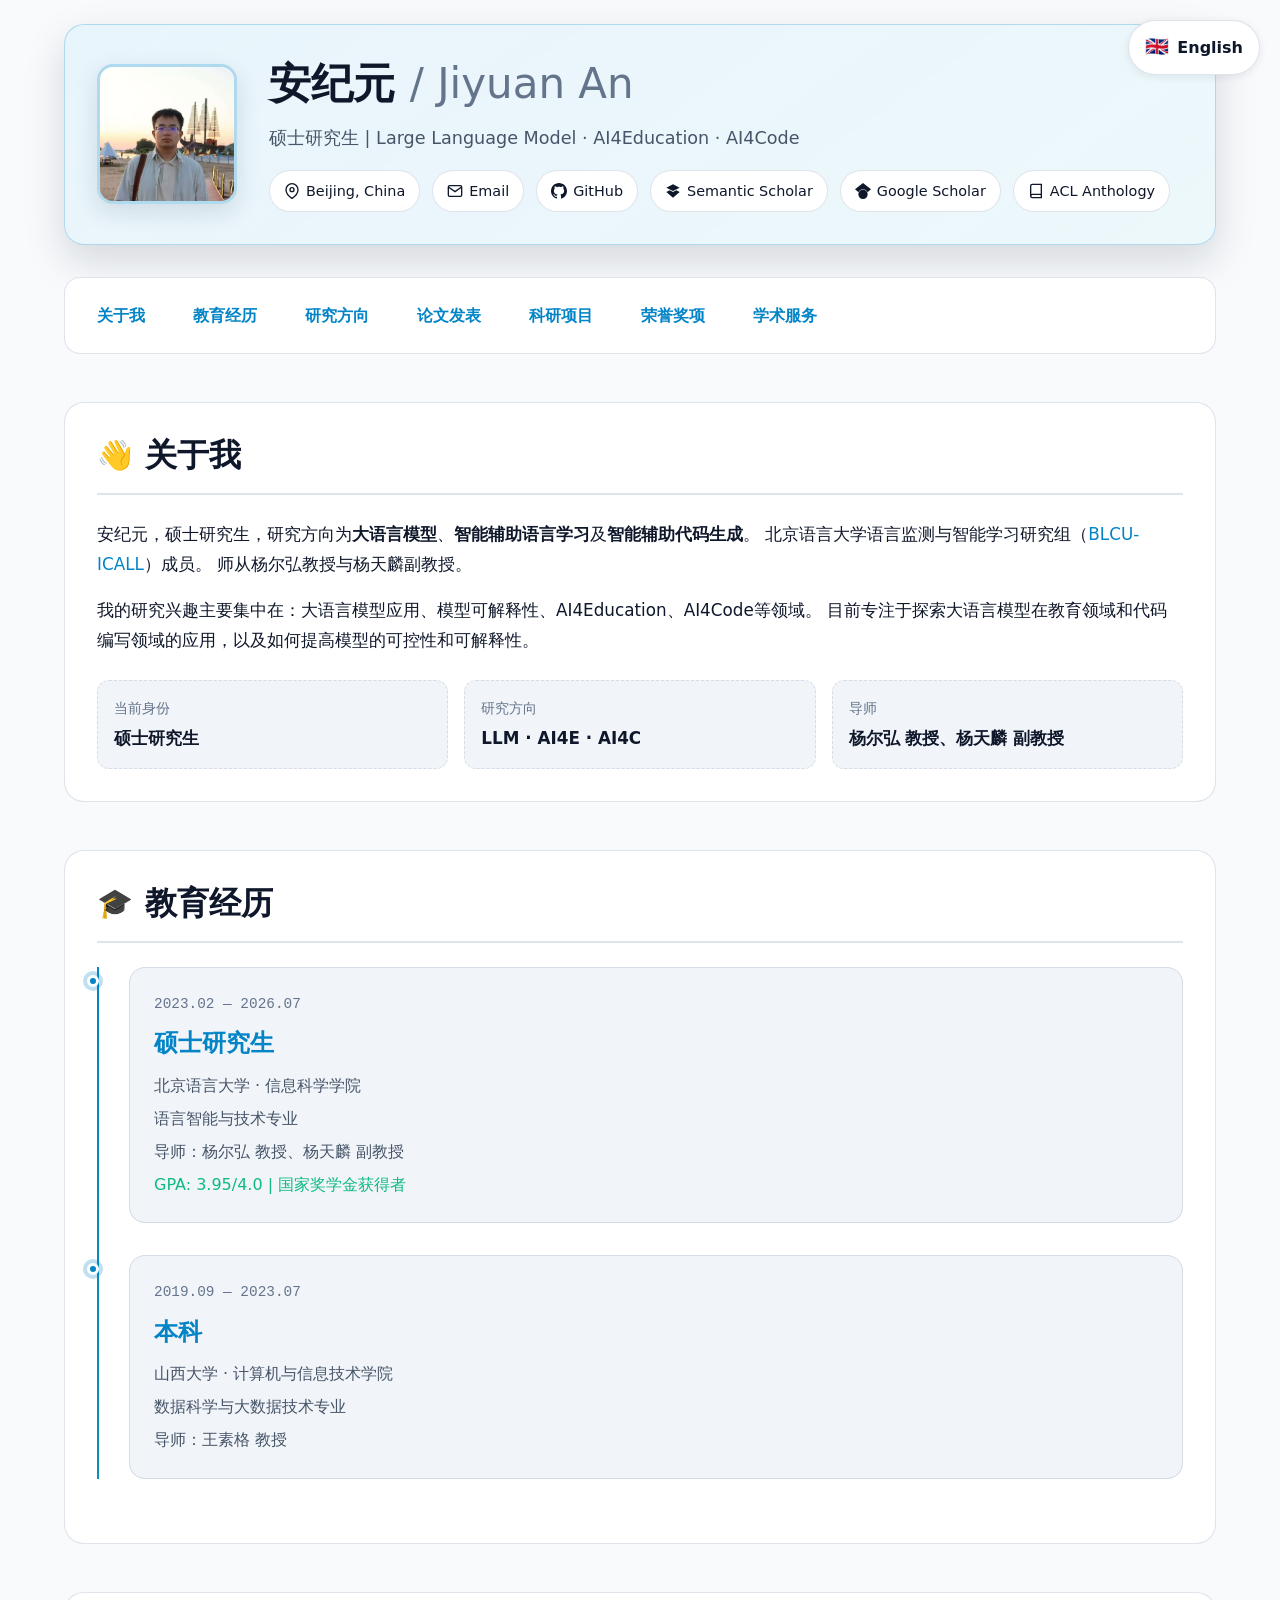
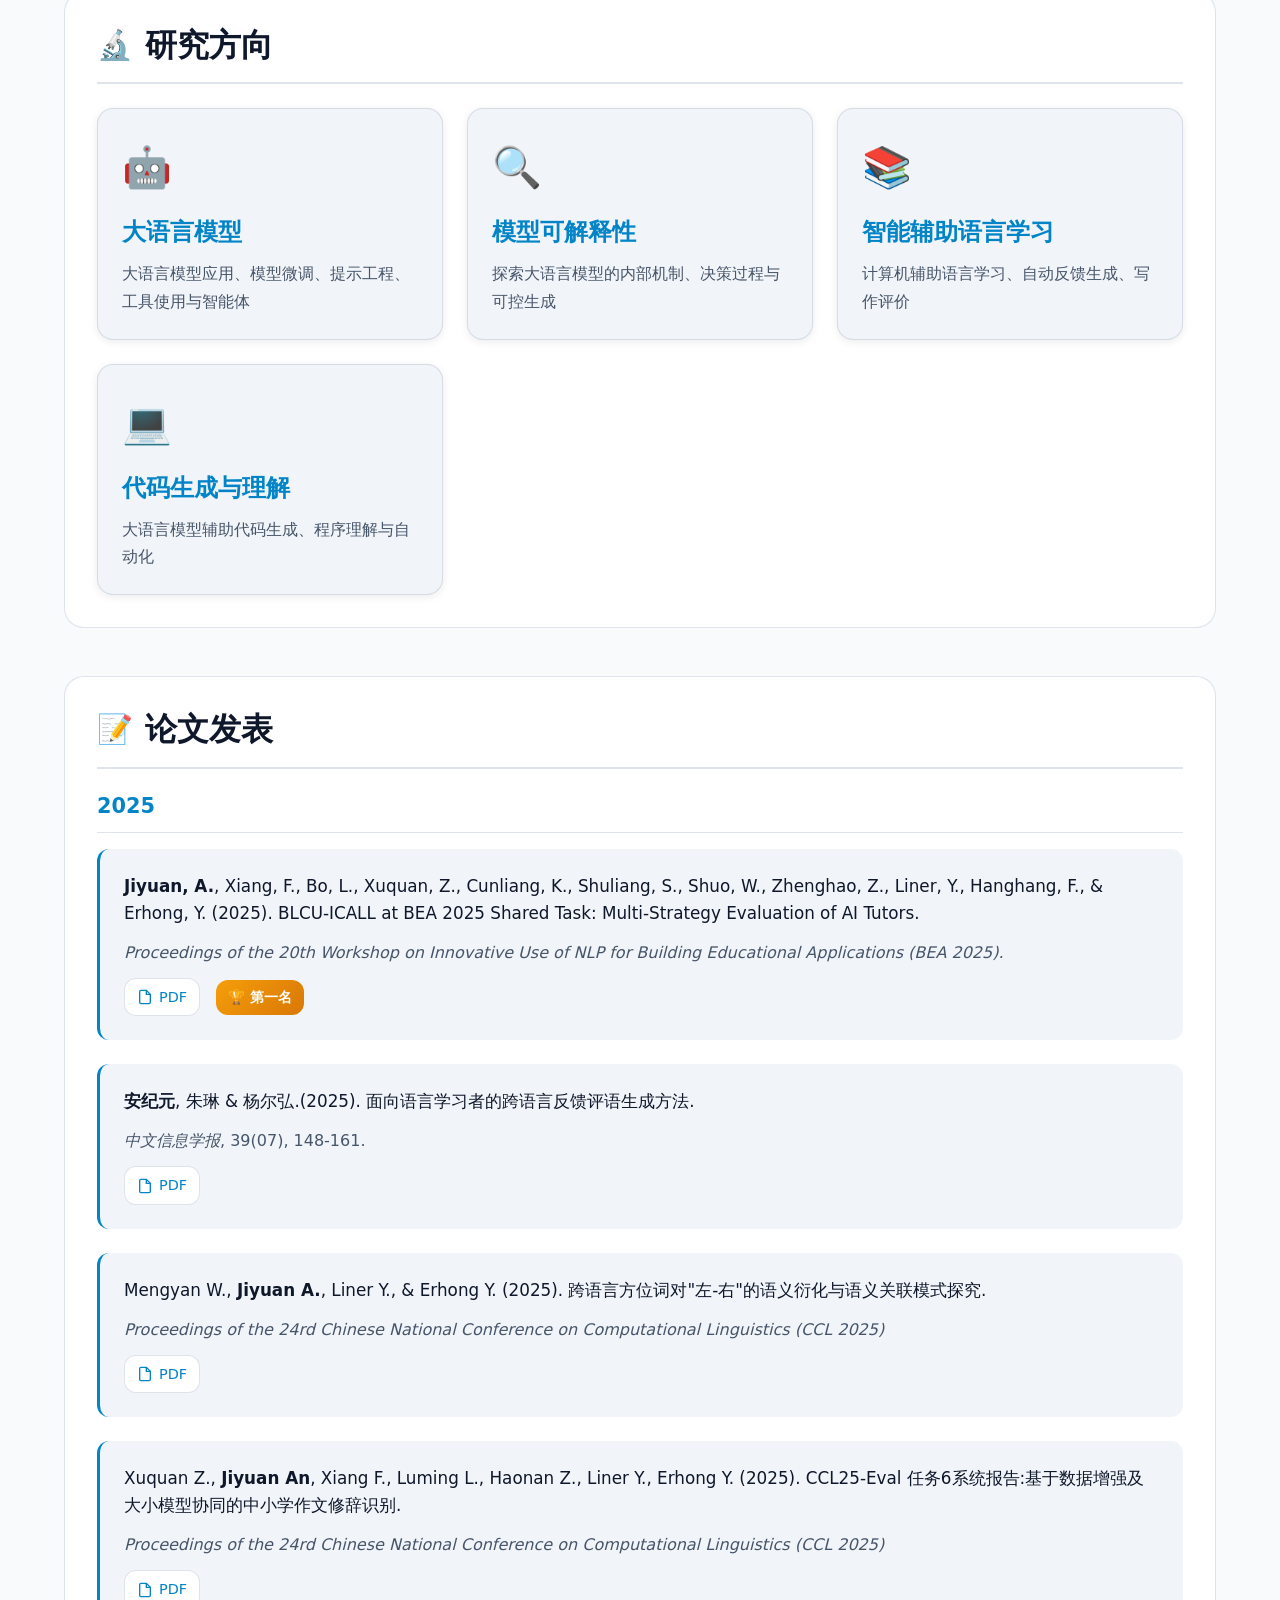
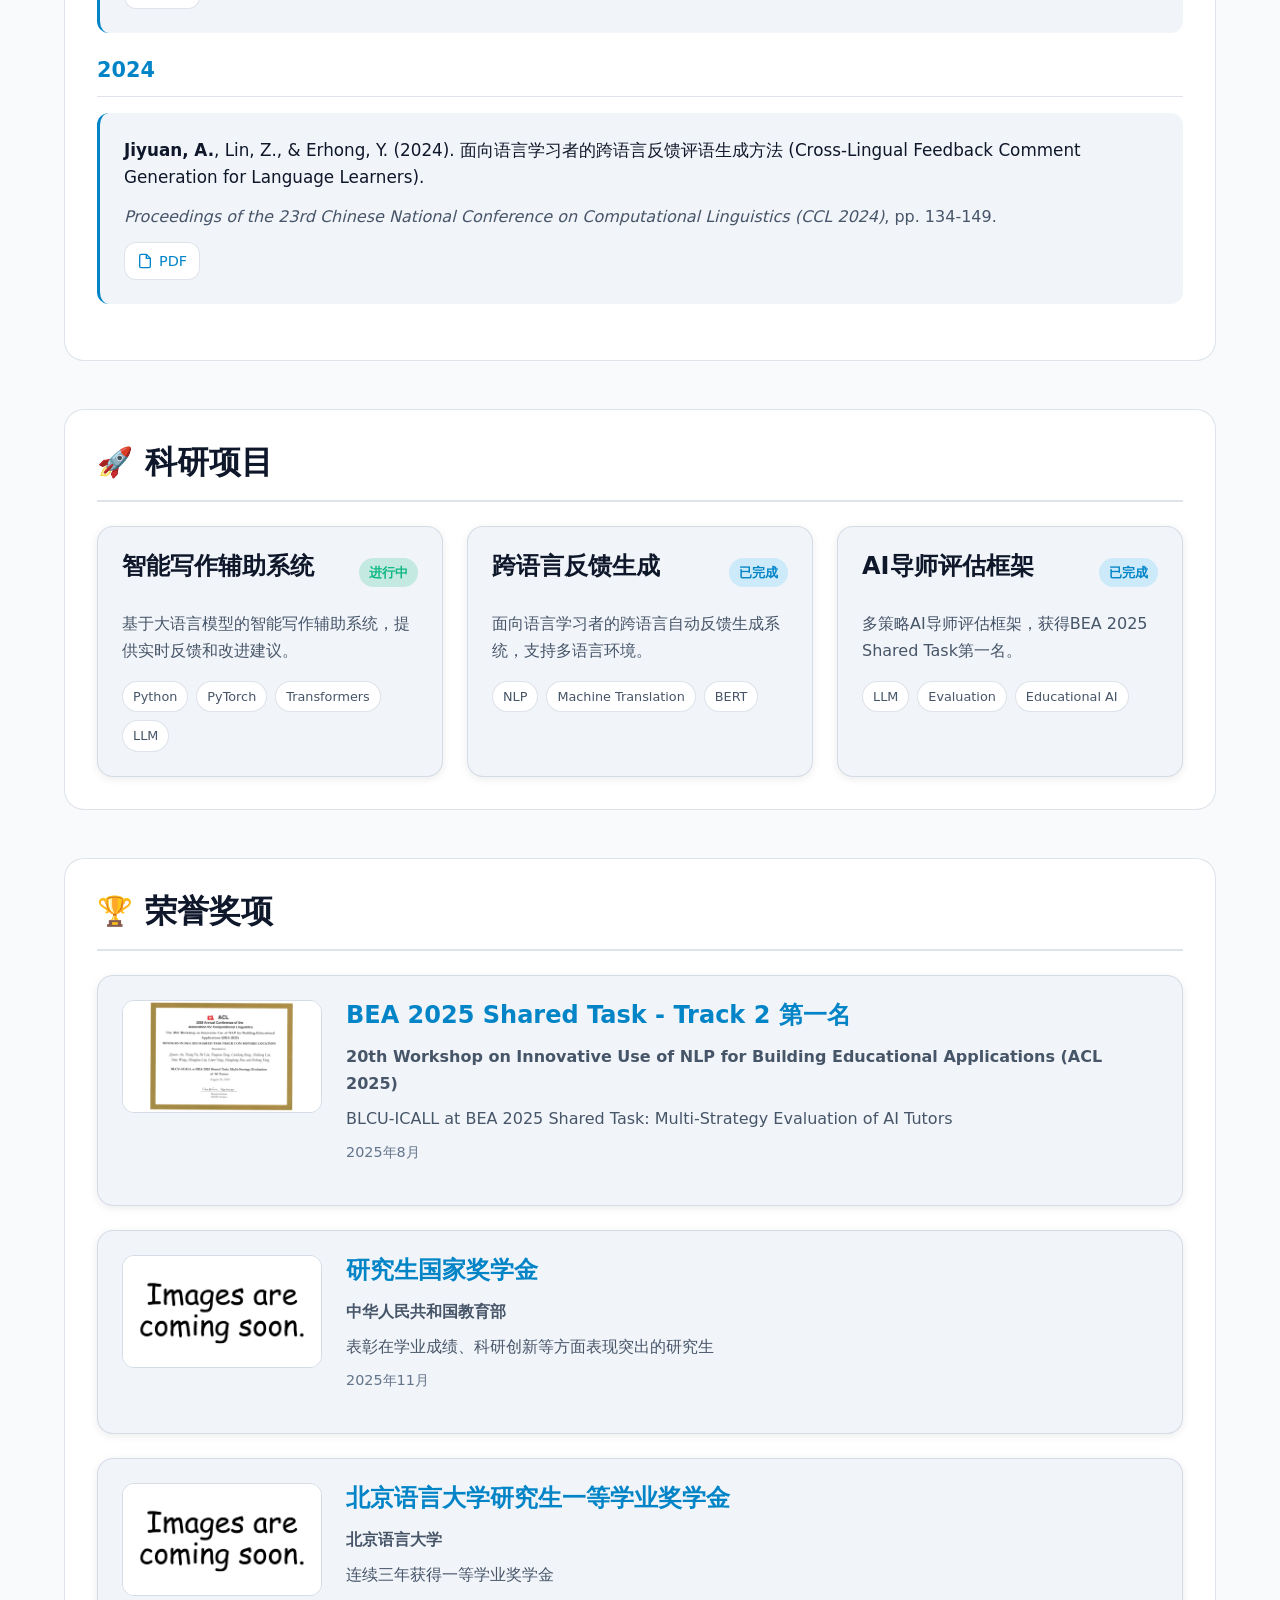
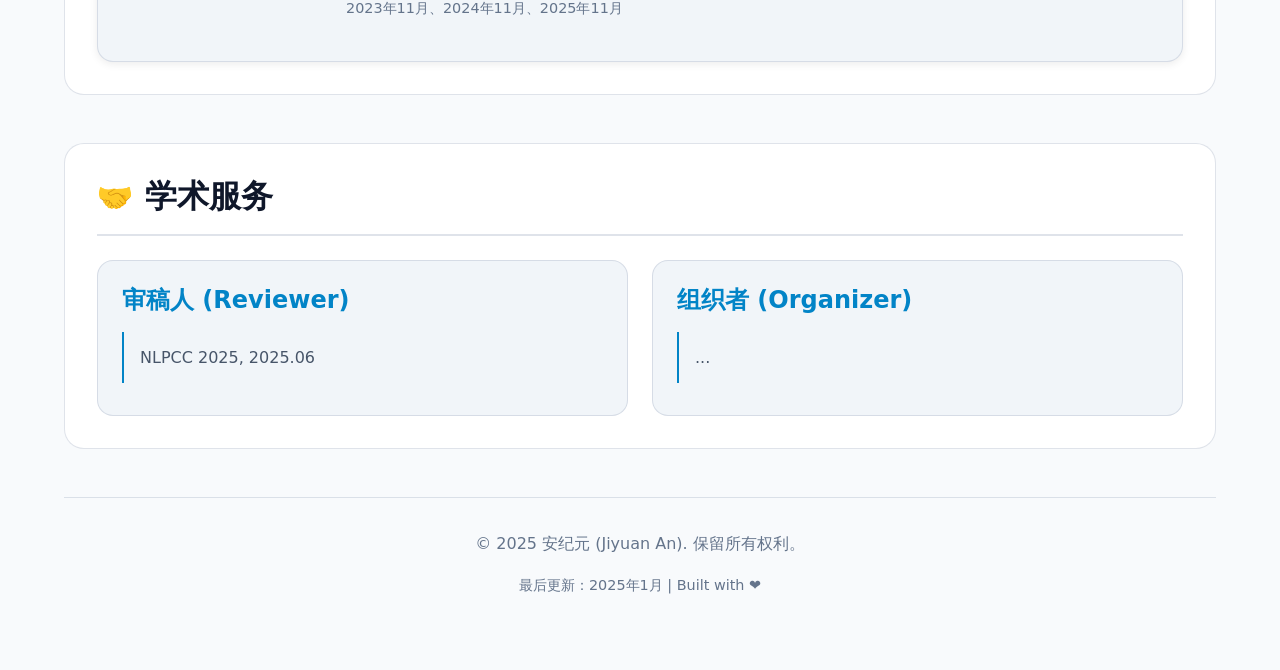
==== index.html @ dfd4914c "Update" ====
<!DOCTYPE html>
<html lang="zh-CN">
<head>
<meta charset="UTF-8" />
<meta name="viewport" content="width=device-width, initial-scale=1" />
<title>安纪元的个人主页 | Jiyuan An</title>
<meta name="description" content="博士研究生的个人学术主页，研究方向：自然语言处理、大语言模型、计算语言学。" />
<meta property="og:title" content="安纪元 | Jiyuan An - 个人学术主页" />
<meta property="og:description" content="博士研究生的个人学术主页，研究方向：自然语言处理、大语言模型、计算语言学。" />
<meta property="og:type" content="website" />
<meta name="theme-color" content="#0ea5e9" />
<link rel="stylesheet" href="./styles/main.css" />
<link rel="stylesheet" href="./styles/dark-mode.css" />
<style>
/* 语言切换按钮 */
.lang-switch {
  position: fixed;
  top: 20px;
  right: 20px;
  z-index: 1000;
}
.lang-switch a {
  display: flex;
  align-items: center;
  gap: 8px;
  padding: 10px 16px;
  background: var(--bg-secondary);
  border: 1px solid var(--border-color);
  border-radius: var(--radius-full);
  color: var(--text-primary);
  text-decoration: none;
  font-weight: 600;
  transition: all var(--transition-base);
  box-shadow: var(--shadow-sm);
}
.lang-switch a:hover {
  transform: translateY(-2px);
  box-shadow: var(--shadow-md);
  border-color: var(--brand-primary);
  background: linear-gradient(135deg, rgba(56, 189, 248, 0.1), rgba(34, 211, 238, 0.05));
}
.lang-icon {
  font-size: 1.2rem;
}
@media (max-width: 768px) {
  .lang-switch a { padding: 8px 12px; }
  .lang-text { display: none; }
}
</style>
</head>
<body>
<!-- 语言切换按钮 -->
<div class="lang-switch">
  <a href="./index-en.html" title="Switch to English">
    <span class="lang-icon">🇬🇧</span>
    <span class="lang-text">English</span>
  </a>
</div>

<div class="wrapper">
<!-- 顶部名片 -->
<header>
<img class="avatar" src="./assets/images/profile.jpg" alt="安纪元" />
<div class="header-content">
<h1>安纪元 <span class="muted">/ Jiyuan An</span></h1>
<p class="subtitle">硕士研究生 | Large Language Model · AI4Education · AI4Code</p>
<div class="badges">
<span class="badge">
<svg class="icon" viewBox="0 0 24 24" fill="none" stroke="currentColor" stroke-width="2">
<path d="M21 10c0 7-9 13-9 13s-9-6-9-13a9 9 0 0 1 18 0z"></path>
<circle cx="12" cy="10" r="3"></circle>
</svg>
Beijing, China
</span>
<a class="badge" href="mailto:jiyuanan.blcu@gmail.com">
<svg class="icon" viewBox="0 0 24 24" fill="none" stroke="currentColor" stroke-width="2">
<path d="M4 4h16c1.1 0 2 .9 2 2v12c0 1.1-.9 2-2 2H4c-1.1 0-2-.9-2-2V6c0-1.1.9-2 2-2z"></path>
<polyline points="22,6 12,13 2,6"></polyline>
</svg>
Email
</a>
<a class="badge" href="https://github.com/JiyuanAn" target="_blank" rel="noreferrer">
<svg class="icon" viewBox="0 0 24 24" fill="currentColor">
<path d="M12 0c-6.626 0-12 5.373-12 12 0 5.302 3.438 9.8 8.207 11.387.599.111.793-.261.793-.577v-2.234c-3.338.726-4.033-1.416-4.033-1.416-.546-1.387-1.333-1.756-1.333-1.756-1.089-.745.083-.729.083-.729 1.205.084 1.839 1.237 1.839 1.237 1.07 1.834 2.807 1.304 3.492.997.107-.775.418-1.305.762-1.604-2.665-.305-5.467-1.334-5.467-5.931 0-1.311.469-2.381 1.236-3.221-.124-.303-.535-1.524.117-3.176 0 0 1.008-.322 3.301 1.23.957-.266 1.983-.399 3.003-.404 1.02.005 2.047.138 3.006.404 2.291-1.552 3.297-1.23 3.297-1.23.653 1.653.242 2.874.118 3.176.77.84 1.235 1.911 1.235 3.221 0 4.609-2.807 5.624-5.479 5.921.43.372.823 1.102.823 2.222v3.293c0 .319.192.694.801.576 4.765-1.589 8.199-6.086 8.199-11.386 0-6.627-5.373-12-12-12z"/>
</svg>
GitHub
</a>
<a class="badge" href="https://www.semanticscholar.org/author/Jiyuan-An/2285341491" target="_blank" rel="noreferrer">
<svg class="icon" viewBox="0 0 24 24" fill="currentColor">
<path d="M12 2L2 7l10 5 10-5-10-5zm0 9l2.5-1.25L12 8.5l-2.5 1.25L12 11zm0 2.5l-5-2.5-5 2.5L12 22l10-8.5-5-2.5-5 2.5z"/>
</svg>
Semantic Scholar
</a>
<a class="badge" href="https://scholar.google.com/citations?user=q-O2LUIAAAAJ" target="_blank" rel="noreferrer">
<svg class="icon" viewBox="0 0 24 24" fill="currentColor">
<path d="M5.242 13.769L0 9.5 12 0l12 9.5-5.242 4.269C17.548 11.249 14.978 9.5 12 9.5c-2.977 0-5.548 1.748-6.758 4.269zM12 10a7 7 0 1 0 0 14 7 7 0 0 0 0-14z"/>
</svg>
Google Scholar
</a>
<a class="badge" href="https://aclanthology.org/people/jiyuan-an/" target="_blank" rel="noreferrer">
<svg class="icon" viewBox="0 0 24 24" fill="none" stroke="currentColor" stroke-width="2">
<path d="M4 19.5A2.5 2.5 0 0 1 6.5 17H20"></path>
<path d="M6.5 2H20v20H6.5A2.5 2.5 0 0 1 4 19.5v-15A2.5 2.5 0 0 1 6.5 2z"></path>
</svg>
ACL Anthology
</a>
</div>
</div>
</header>

<!-- 导航栏 -->
<nav class="nav-bar">
<a href="#about">关于我</a>
<a href="#education">教育经历</a>
<a href="#research">研究方向</a>
<a href="#publications">论文发表</a>
<a href="#projects">科研项目</a>
<a href="#awards">荣誉奖项</a>
<a href="#service">学术服务</a>
</nav>

<!-- 关于我 -->
<section id="about" class="content-section">
<h2 class="section-title">
<span class="title-icon">👋</span>
关于我
</h2>
<div class="about-content">
<p>
安纪元，硕士研究生，研究方向为<strong>大语言模型</strong>、<strong>智能辅助语言学习</strong>及<strong>智能辅助代码生成</strong>。
北京语言大学语言监测与智能学习研究组（<a href="https://blcuicall.org/" target="_blank">BLCU-ICALL</a>）成员。
师从杨尔弘教授与杨天麟副教授。
</p>
<p>
我的研究兴趣主要集中在：大语言模型应用、模型可解释性、AI4Education、AI4Code等领域。
目前专注于探索大语言模型在教育领域和代码编写领域的应用，以及如何提高模型的可控性和可解释性。
</p>
<div class="info-cards">
<div class="info-card">
<div class="info-label">当前身份</div>
<div class="info-value">硕士研究生</div>
</div>
<div class="info-card">
<div class="info-label">研究方向</div>
<div class="info-value">LLM · AI4E · AI4C</div>
</div>
<div class="info-card">
<div class="info-label">导师</div>
<div class="info-value">杨尔弘 教授、杨天麟 副教授</div>
</div>
</div>
</div>
</section>

<!-- 教育经历 -->
<section id="education" class="content-section">
<h2 class="section-title">
<span class="title-icon">🎓</span>
教育经历
</h2>
<div class="timeline">
<!-- <div class="timeline-item">
<div class="timeline-marker"></div>
<div class="timeline-content">
<div class="timeline-date">2026.09 — 至今</div>
<h3>博士研究生</h3>
<div class="institution">北京语言大学 · 信息科学学院</div>
<div class="major">语言智能与技术专业</div>
<div class="advisor">导师：杨尔弘 教授、杨天麟 副教授</div>
<div class="description">研究方向：自然语言处理、大语言模型、智能辅助语言学习</div>
</div>
</div> -->
<div class="timeline-item">
<div class="timeline-marker"></div>
<div class="timeline-content">
<div class="timeline-date">2023.02 — 2026.07</div>
<h3>硕士研究生</h3>
<div class="institution">北京语言大学 · 信息科学学院</div>
<div class="major">语言智能与技术专业</div>
<div class="advisor">导师：杨尔弘 教授、杨天麟 副教授</div>
<div class="achievement">GPA: 3.95/4.0 | 国家奖学金获得者</div>
</div>
</div>
<div class="timeline-item">
<div class="timeline-marker"></div>
<div class="timeline-content">
<div class="timeline-date">2019.09 — 2023.07</div>
<h3>本科</h3>
<div class="institution">山西大学 · 计算机与信息技术学院</div>
<div class="major">数据科学与大数据技术专业</div>
<div class="advisor">导师：王素格 教授</div>
</div>
</div>
</div>
</section>

<!-- 研究方向 -->
<section id="research" class="content-section">
<h2 class="section-title">
<span class="title-icon">🔬</span>
研究方向
</h2>
<div class="research-grid">
<div class="research-card">
<div class="research-icon">🤖</div>
<h3>大语言模型</h3>
<p>大语言模型应用、模型微调、提示工程、工具使用与智能体</p>
</div>
<div class="research-card">
<div class="research-icon">🔍</div>
<h3>模型可解释性</h3>
<p>探索大语言模型的内部机制、决策过程与可控生成</p>
</div>
<div class="research-card">
<div class="research-icon">📚</div>
<h3>智能辅助语言学习</h3>
<p>计算机辅助语言学习、自动反馈生成、写作评价</p>
</div>
<div class="research-card">
<div class="research-icon">💻</div>
<h3>代码生成与理解</h3>
<p>大语言模型辅助代码生成、程序理解与自动化</p>
</div>
</div>
</section>

<!-- 论文发表 -->
<section id="publications" class="content-section">
<h2 class="section-title">
<span class="title-icon">📝</span>
论文发表
</h2>
<div class="publications">
<h3 class="year-divider">2025</h3>
<div class="publication-item">
<div class="pub-title">
<strong>Jiyuan, A.</strong>, Xiang, F., Bo, L., Xuquan, Z., Cunliang, K., Shuliang, S., Shuo, W., Zhenghao, Z., Liner, Y., Hanghang, F., & Erhong, Y. (2025). 
BLCU-ICALL at BEA 2025 Shared Task: Multi-Strategy Evaluation of AI Tutors.
</div>
<div class="pub-venue"><em>Proceedings of the 20th Workshop on Innovative Use of NLP for Building Educational Applications (BEA 2025).</em></div>
<div class="pub-links">
<a href="https://aclanthology.org/2025.bea-1.84.pdf" class="pub-link" target="_blank">
<svg class="icon" viewBox="0 0 24 24" fill="none" stroke="currentColor" stroke-width="2">
<path d="M14 2H6a2 2 0 0 0-2 2v16a2 2 0 0 0 2 2h12a2 2 0 0 0 2-2V8z"></path>
<polyline points="14,2 14,8 20,8"></polyline>
</svg>
PDF
</a>
<span class="pub-award">🏆 第一名</span>
</div>
</div>

<div class="publication-item">
<div class="pub-title">
<strong>安纪元</strong>, 朱琳 & 杨尔弘.(2025). 面向语言学习者的跨语言反馈评语生成方法.
</div>
<div class="pub-venue"><em>中文信息学报</em>, 39(07), 148-161.</div>
<div class="pub-links">
<a href="./papers/JoCIP_202507.pdf" class="pub-link" target="_blank">
<svg class="icon" viewBox="0 0 24 24" fill="none" stroke="currentColor" stroke-width="2">
<path d="M14 2H6a2 2 0 0 0-2 2v16a2 2 0 0 0 2 2h12a2 2 0 0 0 2-2V8z"></path>
<polyline points="14,2 14,8 20,8"></polyline>
</svg>
PDF
</a>
</div>
</div>

<div class="publication-item">
<div class="pub-title">
Mengyan W., <strong>Jiyuan A.</strong>, Liner Y., & Erhong Y. (2025). 
跨语言方位词对"左-右"的语义衍化与语义关联模式探究.
</div>
<div class="pub-venue"><em>Proceedings of the 24rd Chinese National Conference on Computational Linguistics (CCL 2025)</em></div>
<div class="pub-links">
<a href="./papers/CCL2025_171.pdf" class="pub-link" target="_blank">
<svg class="icon" viewBox="0 0 24 24" fill="none" stroke="currentColor" stroke-width="2">
<path d="M14 2H6a2 2 0 0 0-2 2v16a2 2 0 0 0 2 2h12a2 2 0 0 0 2-2V8z"></path>
<polyline points="14,2 14,8 20,8"></polyline>
</svg>
PDF
</a>
</div>
</div>

<div class="publication-item">
<div class="pub-title">
Xuquan Z., <strong>Jiyuan An</strong>, Xiang F., Luming L., Haonan Z., Liner Y., Erhong Y. (2025). 
CCL25-Eval 任务6系统报告:基于数据增强及大小模型协同的中小学作文修辞识别.
</div>
<div class="pub-venue"><em>Proceedings of the 24rd Chinese National Conference on Computational Linguistics (CCL 2025)</em></div>
<div class="pub-links">
<a href="./papers/CCL2025_Eval_20.pdf" class="pub-link" target="_blank">
<svg class="icon" viewBox="0 0 24 24" fill="none" stroke="currentColor" stroke-width="2">
<path d="M14 2H6a2 2 0 0 0-2 2v16a2 2 0 0 0 2 2h12a2 2 0 0 0 2-2V8z"></path>
<polyline points="14,2 14,8 20,8"></polyline>
</svg>
PDF
</a>
</div>
</div>

<h3 class="year-divider">2024</h3>
<div class="publication-item">
<div class="pub-title">
<strong>Jiyuan, A.</strong>, Lin, Z., & Erhong, Y. (2024). 
面向语言学习者的跨语言反馈评语生成方法 (Cross-Lingual Feedback Comment Generation for Language Learners).
</div>
<div class="pub-venue"><em>Proceedings of the 23rd Chinese National Conference on Computational Linguistics (CCL 2024)</em>, pp. 134-149.</div>
<div class="pub-links">
<a href="https://aclanthology.org/2024.ccl-1.10.pdf" class="pub-link" target="_blank">
<svg class="icon" viewBox="0 0 24 24" fill="none" stroke="currentColor" stroke-width="2">
<path d="M14 2H6a2 2 0 0 0-2 2v16a2 2 0 0 0 2 2h12a2 2 0 0 0 2-2V8z"></path>
<polyline points="14,2 14,8 20,8"></polyline>
</svg>
PDF
</a>
</div>
</div>
</div>
</section>

<!-- 科研项目 -->
<section id="projects" class="content-section">
<h2 class="section-title">
<span class="title-icon">🚀</span>
科研项目
</h2>
<div class="projects-grid">
<div class="project-card">
<div class="project-header">
<h3>智能写作辅助系统</h3>
<span class="project-status active">进行中</span>
</div>
<p class="project-desc">基于大语言模型的智能写作辅助系统，提供实时反馈和改进建议。</p>
<div class="project-tech">
<span class="tech-tag">Python</span>
<span class="tech-tag">PyTorch</span>
<span class="tech-tag">Transformers</span>
<span class="tech-tag">LLM</span>
</div>
</div>

<div class="project-card">
<div class="project-header">
<h3>跨语言反馈生成</h3>
<span class="project-status completed">已完成</span>
</div>
<p class="project-desc">面向语言学习者的跨语言自动反馈生成系统，支持多语言环境。</p>
<div class="project-tech">
<span class="tech-tag">NLP</span>
<span class="tech-tag">Machine Translation</span>
<span class="tech-tag">BERT</span>
</div>
</div>

<div class="project-card">
<div class="project-header">
<h3>AI导师评估框架</h3>
<span class="project-status completed">已完成</span>
</div>
<p class="project-desc">多策略AI导师评估框架，获得BEA 2025 Shared Task第一名。</p>
<div class="project-tech">
<span class="tech-tag">LLM</span>
<span class="tech-tag">Evaluation</span>
<span class="tech-tag">Educational AI</span>
</div>
</div>
</div>
</section>

<!-- 荣誉奖项 -->
<section id="awards" class="content-section">
<h2 class="section-title">
<span class="title-icon">🏆</span>
荣誉奖项
</h2>
<div class="awards-list">
<div class="award-item">
<div class="award-image">
<img src="./assets/images/BEA_2025.png" alt="BEA 2025 Award" />
</div>
<div class="award-content">
<h3>BEA 2025 Shared Task - Track 2 第一名</h3>
<p class="award-org">20th Workshop on Innovative Use of NLP for Building Educational Applications (ACL 2025)</p>
<p class="award-desc">BLCU-ICALL at BEA 2025 Shared Task: Multi-Strategy Evaluation of AI Tutors</p>
<p class="award-date">2025年8月</p>
</div>
</div>

<div class="award-item">
<div class="award-image">
<img src="./assets/images/IaCS.png" alt="国家奖学金" />
</div>
<div class="award-content">
<h3>研究生国家奖学金</h3>
<p class="award-org">中华人民共和国教育部</p>
<p class="award-desc">表彰在学业成绩、科研创新等方面表现突出的研究生</p>
<p class="award-date">2025年11月</p>
</div>
</div>

<div class="award-item">
<div class="award-image">
<img src="./assets/images/IaCS.png" alt="学业奖学金" />
</div>
<div class="award-content">
<h3>北京语言大学研究生一等学业奖学金</h3>
<p class="award-org">北京语言大学</p>
<p class="award-desc">连续三年获得一等学业奖学金</p>
<p class="award-date">2023年11月、2024年11月、2025年11月</p>
</div>
</div>
</div>
</section>

<!-- 学术服务 -->
<section id="service" class="content-section">
<h2 class="section-title">
<span class="title-icon">🤝</span>
学术服务
</h2>
<div class="service-content">
<div class="service-category">
<h3>审稿人 (Reviewer)</h3>
<ul>
<li>NLPCC 2025, 2025.06</li>
</ul>
</div>
<div class="service-category">
<h3>组织者 (Organizer)</h3>
<ul>
<li>...</li>
</ul>
</div>
</div>
</section>

<!-- 页脚 -->
<footer>
<div class="footer-content">
<p>&copy; 2025 安纪元 (Jiyuan An). 保留所有权利。</p>
<p class="footer-note">最后更新：2025年1月 | Built with ❤️</p>
</div>
</footer>
</div>

<script src="./scripts/main.js"></script>
</body>
</html>
---- styles/main.css ----
/* ==================== CSS Variables ==================== */
:root {
  /* Colors - Dark Mode */
  --bg-primary: #0b1020;
  --bg-secondary: #0f172a;
  --bg-tertiary: #1e293b;
  --text-primary: #e5e7eb;
  --text-secondary: #94a3b8;
  --text-muted: #64748b;
  --brand-primary: #38bdf8;
  --brand-secondary: #22d3ee;
  --accent: #818cf8;
  --border-color: rgba(148, 163, 184, 0.2);
  --shadow-sm: 0 2px 8px rgba(2, 6, 23, 0.15);
  --shadow-md: 0 8px 24px rgba(2, 6, 23, 0.25);
  --shadow-lg: 0 16px 40px rgba(2, 6, 23, 0.35);
  --ring: rgba(56, 189, 248, 0.35);
  --success: #10b981;
  --warning: #f59e0b;
  
  /* Spacing */
  --spacing-xs: 8px;
  --spacing-sm: 12px;
  --spacing-md: 16px;
  --spacing-lg: 24px;
  --spacing-xl: 32px;
  --spacing-2xl: 48px;
  
  /* Border Radius */
  --radius-sm: 8px;
  --radius-md: 12px;
  --radius-lg: 16px;
  --radius-xl: 20px;
  --radius-full: 9999px;
  
  /* Transitions */
  --transition-fast: 0.15s ease;
  --transition-base: 0.2s ease;
  --transition-slow: 0.3s ease;
}

/* Light Mode */
@media (prefers-color-scheme: light) {
  :root {
    --bg-primary: #f8fafc;
    --bg-secondary: #ffffff;
    --bg-tertiary: #f1f5f9;
    --text-primary: #0f172a;
    --text-secondary: #475569;
    --text-muted: #64748b;
    --brand-primary: #0284c7;
    --brand-secondary: #0891b2;
    --accent: #6366f1;
    --border-color: rgba(148, 163, 184, 0.3);
    --shadow-sm: 0 2px 8px rgba(15, 23, 42, 0.08);
    --shadow-md: 0 8px 24px rgba(15, 23, 42, 0.12);
    --shadow-lg: 0 16px 40px rgba(15, 23, 42, 0.15);
    --ring: rgba(2, 132, 199, 0.25);
  }
}

/* ==================== Base Styles ==================== */
* {
  box-sizing: border-box;
  margin: 0;
  padding: 0;
}

html {
  scroll-behavior: smooth;
  font-size: 16px;
}

body {
  font-family: ui-sans-serif, system-ui, -apple-system, 'Segoe UI', Roboto, 
    'Helvetica Neue', Arial, 'Noto Sans', sans-serif, 'Apple Color Emoji', 
    'Segoe UI Emoji';
  background: var(--bg-primary);
  color: var(--text-primary);
  line-height: 1.7;
  -webkit-font-smoothing: antialiased;
  -moz-osx-font-smoothing: grayscale;
}

/* ==================== Typography ==================== */
h1, h2, h3, h4, h5, h6 {
  line-height: 1.3;
  font-weight: 700;
}

h1 {
  font-size: clamp(28px, 4vw, 42px);
  margin-bottom: var(--spacing-sm);
}

h2 {
  font-size: clamp(24px, 3vw, 32px);
  margin-bottom: var(--spacing-md);
}

h3 {
  font-size: clamp(18px, 2.5vw, 24px);
  margin-bottom: var(--spacing-sm);
}

p {
  margin-bottom: var(--spacing-md);
}

a {
  color: var(--brand-primary);
  text-decoration: none;
  transition: color var(--transition-base);
}

a:hover {
  color: var(--brand-secondary);
}

/* ==================== Layout ==================== */
.wrapper {
  max-width: 1200px;
  margin: 0 auto;
  padding: var(--spacing-lg);
}

/* ==================== Header ==================== */
header {
  display: flex;
  align-items: center;
  gap: var(--spacing-xl);
  background: linear-gradient(
    145deg,
    rgba(56, 189, 248, 0.08),
    rgba(34, 211, 238, 0.05)
  );
  border: 1px solid var(--ring);
  border-radius: var(--radius-xl);
  padding: var(--spacing-xl);
  margin-bottom: var(--spacing-xl);
  box-shadow: var(--shadow-lg);
  animation: fadeInDown 0.6s ease;
}

.avatar {
  width: 140px;
  height: 140px;
  border-radius: var(--radius-lg);
  object-fit: cover;
  border: 3px solid var(--ring);
  box-shadow: var(--shadow-md);
  transition: transform var(--transition-base);
}

.avatar:hover {
  transform: scale(1.05);
}

.header-content {
  flex: 1;
}

.subtitle {
  color: var(--text-secondary);
  font-size: 1.1rem;
  margin-bottom: var(--spacing-md);
}

.muted {
  color: var(--text-muted);
  font-weight: 400;
}

.badges {
  display: flex;
  gap: var(--spacing-sm);
  flex-wrap: wrap;
}

.badge {
  display: inline-flex;
  align-items: center;
  gap: 6px;
  background: var(--bg-secondary);
  color: var(--text-primary);
  border: 1px solid var(--border-color);
  padding: 8px 14px;
  border-radius: var(--radius-full);
  font-size: 0.9rem;
  font-weight: 500;
  transition: all var(--transition-base);
  white-space: nowrap;
}

.badge:hover {
  transform: translateY(-2px);
  box-shadow: var(--shadow-sm);
  border-color: var(--brand-primary);
}

.icon {
  width: 16px;
  height: 16px;
  flex-shrink: 0;
}

/* ==================== Navigation ==================== */
.nav-bar {
  display: flex;
  gap: var(--spacing-md);
  flex-wrap: wrap;
  margin-bottom: var(--spacing-xl);
  padding: var(--spacing-md);
  background: var(--bg-secondary);
  border: 1px solid var(--border-color);
  border-radius: var(--radius-lg);
  position: sticky;
  top: var(--spacing-md);
  z-index: 100;
  backdrop-filter: blur(10px);
  animation: fadeIn 0.8s ease;
}

.nav-bar a {
  padding: 8px 16px;
  border-radius: var(--radius-md);
  font-weight: 600;
  transition: all var(--transition-base);
}

.nav-bar a:hover {
  background: linear-gradient(
    135deg,
    rgba(56, 189, 248, 0.15),
    rgba(34, 211, 238, 0.1)
  );
}

/* ==================== Sections ==================== */
.content-section {
  margin: var(--spacing-2xl) 0;
  background: var(--bg-secondary);
  border: 1px solid var(--border-color);
  border-radius: var(--radius-xl);
  padding: var(--spacing-xl);
  animation: fadeInUp 0.6s ease;
}

.section-title {
  display: flex;
  align-items: center;
  gap: var(--spacing-sm);
  margin-bottom: var(--spacing-lg);
  padding-bottom: var(--spacing-md);
  border-bottom: 2px solid var(--border-color);
}

.title-icon {
  font-size: 1.8rem;
}

/* ==================== About Section ==================== */
.about-content p {
  font-size: 1.05rem;
  line-height: 1.8;
}

.info-cards {
  display: grid;
  grid-template-columns: repeat(auto-fit, minmax(200px, 1fr));
  gap: var(--spacing-md);
  margin-top: var(--spacing-lg);
}

.info-card {
  background: var(--bg-tertiary);
  border: 1px dashed var(--border-color);
  border-radius: var(--radius-md);
  padding: var(--spacing-md);
  transition: all var(--transition-base);
}

.info-card:hover {
  border-color: var(--brand-primary);
  transform: translateY(-2px);
}

.info-label {
  color: var(--text-muted);
  font-size: 0.85rem;
  margin-bottom: 4px;
}

.info-value {
  font-weight: 600;
  font-size: 1.05rem;
}

/* ==================== Timeline (Education) ==================== */
.timeline {
  position: relative;
  padding-left: var(--spacing-xl);
}

.timeline::before {
  content: '';
  position: absolute;
  left: 0;
  top: 0;
  bottom: 0;
  width: 2px;
  background: linear-gradient(
    to bottom,
    var(--brand-primary),
    var(--brand-secondary)
  );
}

.timeline-item {
  position: relative;
  margin-bottom: var(--spacing-xl);
}

.timeline-marker {
  position: absolute;
  left: -42px;
  top: 8px;
  width: 12px;
  height: 12px;
  background: var(--brand-primary);
  border: 3px solid var(--bg-secondary);
  border-radius: 50%;
  box-shadow: 0 0 0 4px var(--ring);
}

.timeline-content {
  background: var(--bg-tertiary);
  border: 1px solid var(--border-color);
  border-radius: var(--radius-lg);
  padding: var(--spacing-lg);
  transition: all var(--transition-base);
}

.timeline-content:hover {
  transform: translateX(8px);
  box-shadow: var(--shadow-md);
}

.timeline-date {
  color: var(--text-muted);
  font-family: ui-monospace, monospace;
  font-size: 0.9rem;
  margin-bottom: var(--spacing-sm);
}

.timeline-content h3 {
  color: var(--brand-primary);
  margin-bottom: var(--spacing-sm);
}

.institution,
.major,
.advisor,
.achievement,
.description {
  margin-top: 6px;
  color: var(--text-secondary);
}

.achievement {
  color: var(--success);
  font-weight: 500;
}

/* ==================== Research Section ==================== */
.research-grid {
  display: grid;
  grid-template-columns: repeat(auto-fit, minmax(280px, 1fr));
  gap: var(--spacing-lg);
}

.research-card {
  background: var(--bg-tertiary);
  border: 1px solid var(--border-color);
  border-radius: var(--radius-lg);
  padding: var(--spacing-lg);
  transition: all var(--transition-base);
}

.research-card:hover {
  transform: translateY(-4px);
  box-shadow: var(--shadow-lg);
  border-color: var(--brand-primary);
}

.research-icon {
  font-size: 2.5rem;
  margin-bottom: var(--spacing-md);
}

.research-card h3 {
  color: var(--brand-primary);
  margin-bottom: var(--spacing-sm);
}

.research-card p {
  color: var(--text-secondary);
  margin-bottom: 0;
}

/* ==================== Publications Section ==================== */
.publications {
  max-width: 100%;
}

.year-divider {
  color: var(--brand-primary);
  font-size: 1.3rem;
  margin: var(--spacing-lg) 0 var(--spacing-md) 0;
  padding-bottom: var(--spacing-sm);
  border-bottom: 1px solid var(--border-color);
}

.publication-item {
  margin-bottom: var(--spacing-lg);
  padding: var(--spacing-lg);
  background: var(--bg-tertiary);
  border-left: 3px solid var(--brand-primary);
  border-radius: var(--radius-md);
  transition: all var(--transition-base);
}

.publication-item:hover {
  background: var(--bg-secondary);
  box-shadow: var(--shadow-sm);
  transform: translateX(4px);
}

.pub-title {
  font-size: 1.05rem;
  line-height: 1.6;
  margin-bottom: var(--spacing-sm);
}

.pub-venue {
  color: var(--text-secondary);
  margin-bottom: var(--spacing-sm);
}

.pub-links {
  display: flex;
  gap: var(--spacing-md);
  align-items: center;
  flex-wrap: wrap;
}

.pub-link {
  display: inline-flex;
  align-items: center;
  gap: 6px;
  padding: 6px 12px;
  background: var(--bg-secondary);
  border: 1px solid var(--border-color);
  border-radius: var(--radius-md);
  font-size: 0.9rem;
  transition: all var(--transition-base);
}

.pub-link:hover {
  background: var(--brand-primary);
  color: white;
  transform: translateY(-2px);
}

.pub-award {
  padding: 6px 12px;
  background: linear-gradient(135deg, #f59e0b, #d97706);
  color: white;
  border-radius: var(--radius-md);
  font-size: 0.85rem;
  font-weight: 600;
}

/* ==================== Projects Section ==================== */
.projects-grid {
  display: grid;
  grid-template-columns: repeat(auto-fit, minmax(320px, 1fr));
  gap: var(--spacing-lg);
}

.project-card {
  background: var(--bg-tertiary);
  border: 1px solid var(--border-color);
  border-radius: var(--radius-lg);
  padding: var(--spacing-lg);
  transition: all var(--transition-base);
}

.project-card:hover {
  transform: translateY(-4px);
  box-shadow: var(--shadow-lg);
}

.project-header {
  display: flex;
  justify-content: space-between;
  align-items: center;
  margin-bottom: var(--spacing-md);
}

.project-status {
  padding: 4px 10px;
  border-radius: var(--radius-full);
  font-size: 0.8rem;
  font-weight: 600;
}

.project-status.active {
  background: rgba(16, 185, 129, 0.2);
  color: var(--success);
}

.project-status.completed {
  background: rgba(56, 189, 248, 0.2);
  color: var(--brand-primary);
}

.project-desc {
  color: var(--text-secondary);
  margin-bottom: var(--spacing-md);
}

.project-tech {
  display: flex;
  gap: var(--spacing-xs);
  flex-wrap: wrap;
}

.tech-tag {
  padding: 4px 10px;
  background: var(--bg-secondary);
  border: 1px solid var(--border-color);
  border-radius: var(--radius-full);
  font-size: 0.8rem;
  color: var(--text-secondary);
}

/* ==================== Awards Section ==================== */
.awards-list {
  display: flex;
  flex-direction: column;
  gap: var(--spacing-lg);
}

.award-item {
  display: flex;
  gap: var(--spacing-lg);
  background: var(--bg-tertiary);
  border: 1px solid var(--border-color);
  border-radius: var(--radius-lg);
  padding: var(--spacing-lg);
  transition: all var(--transition-base);
}

.award-item:hover {
  transform: translateY(-4px);
  box-shadow: var(--shadow-lg);
}

.award-image {
  flex-shrink: 0;
}

.award-image img {
  width: 200px;
  height: auto;
  border-radius: var(--radius-md);
  border: 1px solid var(--border-color);
}

.award-content h3 {
  color: var(--brand-primary);
  margin-bottom: var(--spacing-sm);
}

.award-org {
  color: var(--text-secondary);
  font-weight: 600;
  margin-bottom: var(--spacing-xs);
}

.award-desc {
  color: var(--text-secondary);
  margin-bottom: var(--spacing-xs);
}

.award-date {
  color: var(--text-muted);
  font-size: 0.9rem;
}

/* ==================== Service Section ==================== */
.service-content {
  display: grid;
  grid-template-columns: repeat(auto-fit, minmax(300px, 1fr));
  gap: var(--spacing-lg);
}

.service-category {
  background: var(--bg-tertiary);
  border: 1px solid var(--border-color);
  border-radius: var(--radius-lg);
  padding: var(--spacing-lg);
}

.service-category h3 {
  color: var(--brand-primary);
  margin-bottom: var(--spacing-md);
}

.service-category ul {
  list-style: none;
  padding: 0;
}

.service-category li {
  padding: var(--spacing-sm);
  margin-bottom: var(--spacing-xs);
  color: var(--text-secondary);
  border-left: 2px solid var(--brand-primary);
  padding-left: var(--spacing-md);
}

/* ==================== Footer ==================== */
footer {
  margin-top: var(--spacing-2xl);
  padding: var(--spacing-xl) 0;
  text-align: center;
  border-top: 1px solid var(--border-color);
}

.footer-content {
  color: var(--text-muted);
}

.footer-note {
  font-size: 0.9rem;
  margin-top: var(--spacing-sm);
}

/* ==================== Animations ==================== */
@keyframes fadeIn {
  from {
    opacity: 0;
  }
  to {
    opacity: 1;
  }
}

@keyframes fadeInUp {
  from {
    opacity: 0;
    transform: translateY(20px);
  }
  to {
    opacity: 1;
    transform: translateY(0);
  }
}

@keyframes fadeInDown {
  from {
    opacity: 0;
    transform: translateY(-20px);
  }
  to {
    opacity: 1;
    transform: translateY(0);
  }
}

/* ==================== Responsive Design ==================== */
@media (max-width: 768px) {
  header {
    flex-direction: column;
    text-align: center;
  }
  
  .avatar {
    width: 120px;
    height: 120px;
  }
  
  .nav-bar {
    position: static;
    justify-content: center;
  }
  
  .timeline {
    padding-left: var(--spacing-lg);
  }
  
  .timeline-marker {
    left: -32px;
  }
  
  .award-item {
    flex-direction: column;
  }
  
  .award-image img {
    width: 100%;
    max-width: 300px;
  }
  
  .wrapper {
    padding: var(--spacing-md);
  }
}

@media (max-width: 480px) {
  .nav-bar {
    flex-direction: column;
    align-items: stretch;
  }
  
  .nav-bar a {
    text-align: center;
  }
  
  .info-cards {
    grid-template-columns: 1fr;
  }
  
  .research-grid,
  .projects-grid {
    grid-template-columns: 1fr;
  }
}

/* ==================== Utilities ==================== */
.text-center {
  text-align: center;
}

.mt-sm {
  margin-top: var(--spacing-sm);
}

.mt-md {
  margin-top: var(--spacing-md);
}

.mt-lg {
  margin-top: var(--spacing-lg);
}

.mb-sm {
  margin-bottom: var(--spacing-sm);
}

.mb-md {
  margin-bottom: var(--spacing-md);
}

.mb-lg {
  margin-bottom: var(--spacing-lg);
}
---- styles/dark-mode.css ----
/* Dark Mode Toggle Styles */
.theme-toggle {
  position: fixed;
  top: 20px;
  right: 20px;
  z-index: 1000;
  background: var(--bg-secondary);
  border: 1px solid var(--border-color);
  border-radius: var(--radius-full);
  padding: 10px;
  cursor: pointer;
  transition: all var(--transition-base);
  box-shadow: var(--shadow-sm);
}

.theme-toggle:hover {
  transform: scale(1.1);
  box-shadow: var(--shadow-md);
}

.theme-toggle svg {
  width: 24px;
  height: 24px;
  color: var(--text-primary);
}

/* Dark mode specific adjustments */
@media (prefers-color-scheme: dark) {
  /* Enhanced shadows in dark mode */
  .card,
  .project-card,
  .research-card,
  .award-item {
    box-shadow: 0 4px 16px rgba(0, 0, 0, 0.3);
  }
  
  /* Better contrast for code elements */
  code,
  pre {
    background: rgba(255, 255, 255, 0.05);
    border: 1px solid rgba(255, 255, 255, 0.1);
  }
}

/* Light mode specific adjustments */
@media (prefers-color-scheme: light) {
  /* Softer shadows in light mode */
  .card,
  .project-card,
  .research-card,
  .award-item {
    box-shadow: 0 2px 8px rgba(0, 0, 0, 0.08);
  }
  
  /* Better contrast for code elements */
  code,
  pre {
    background: rgba(0, 0, 0, 0.03);
    border: 1px solid rgba(0, 0, 0, 0.1);
  }
}
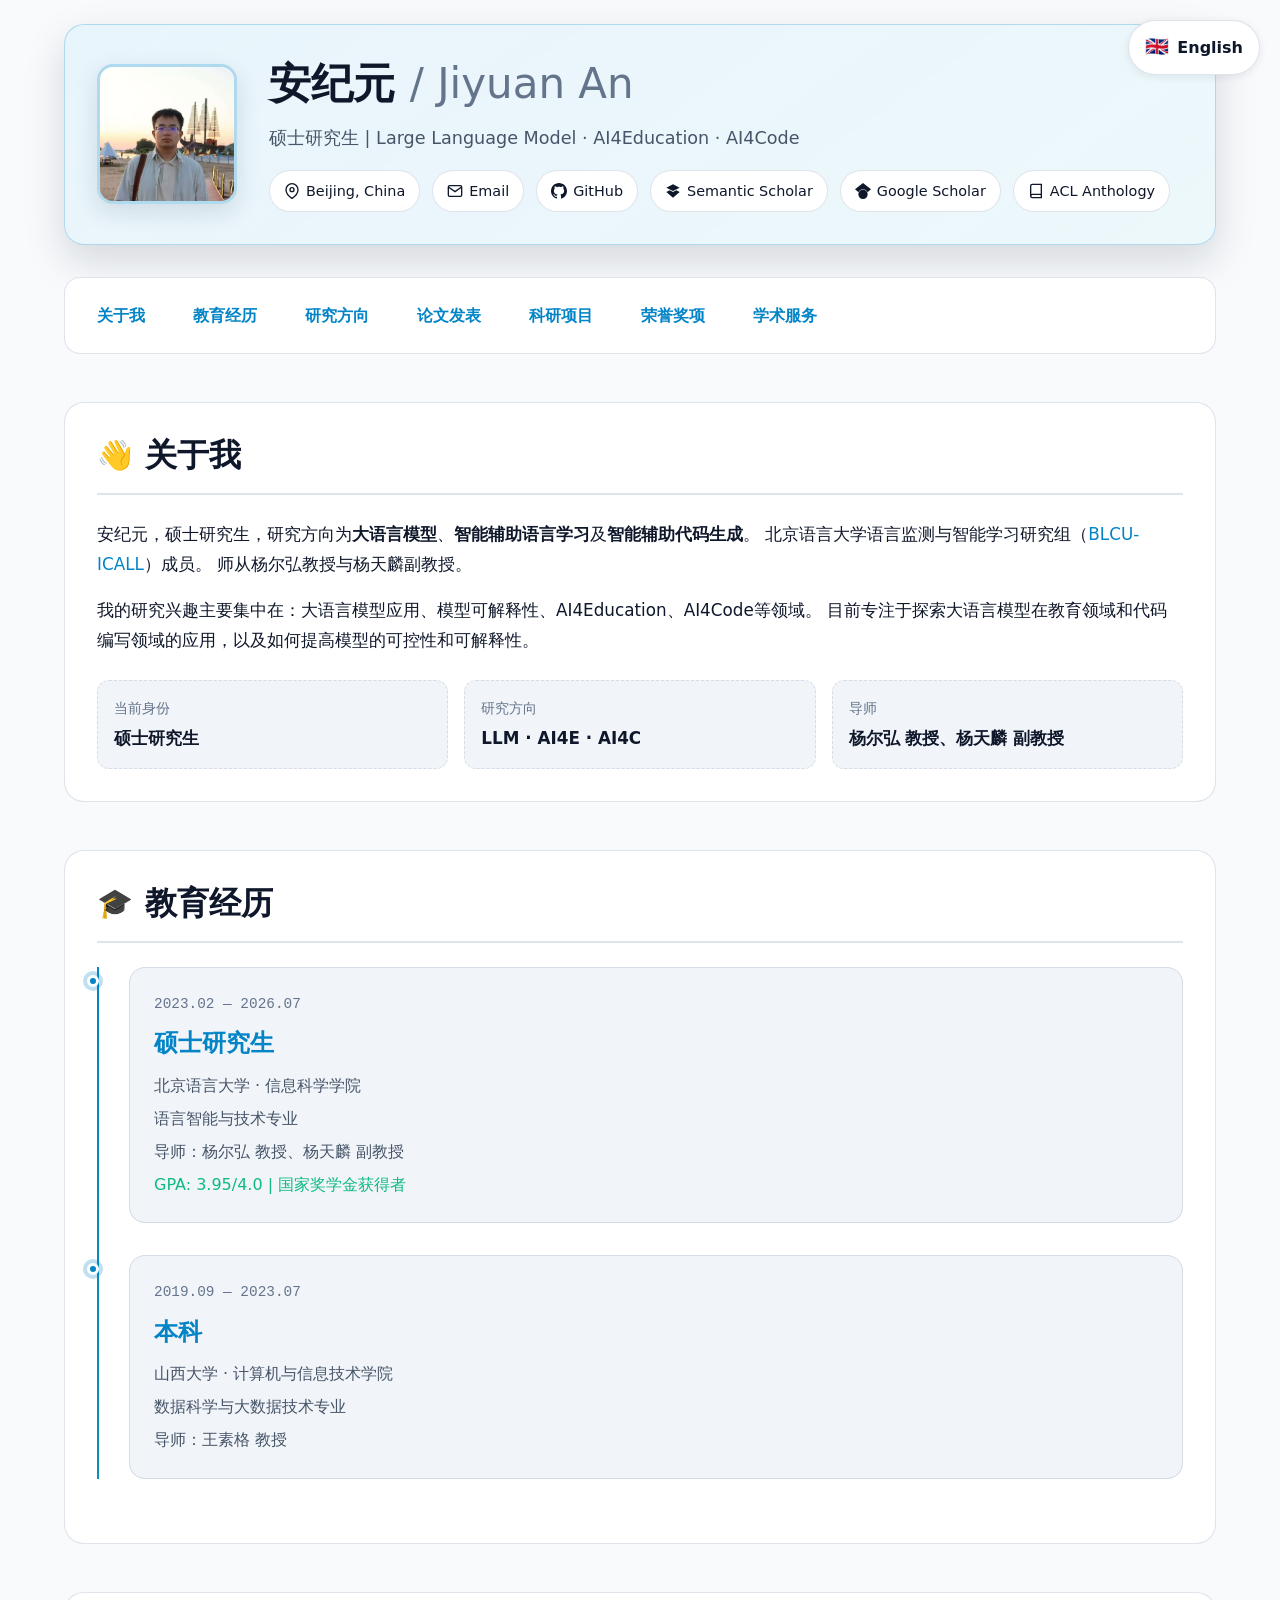
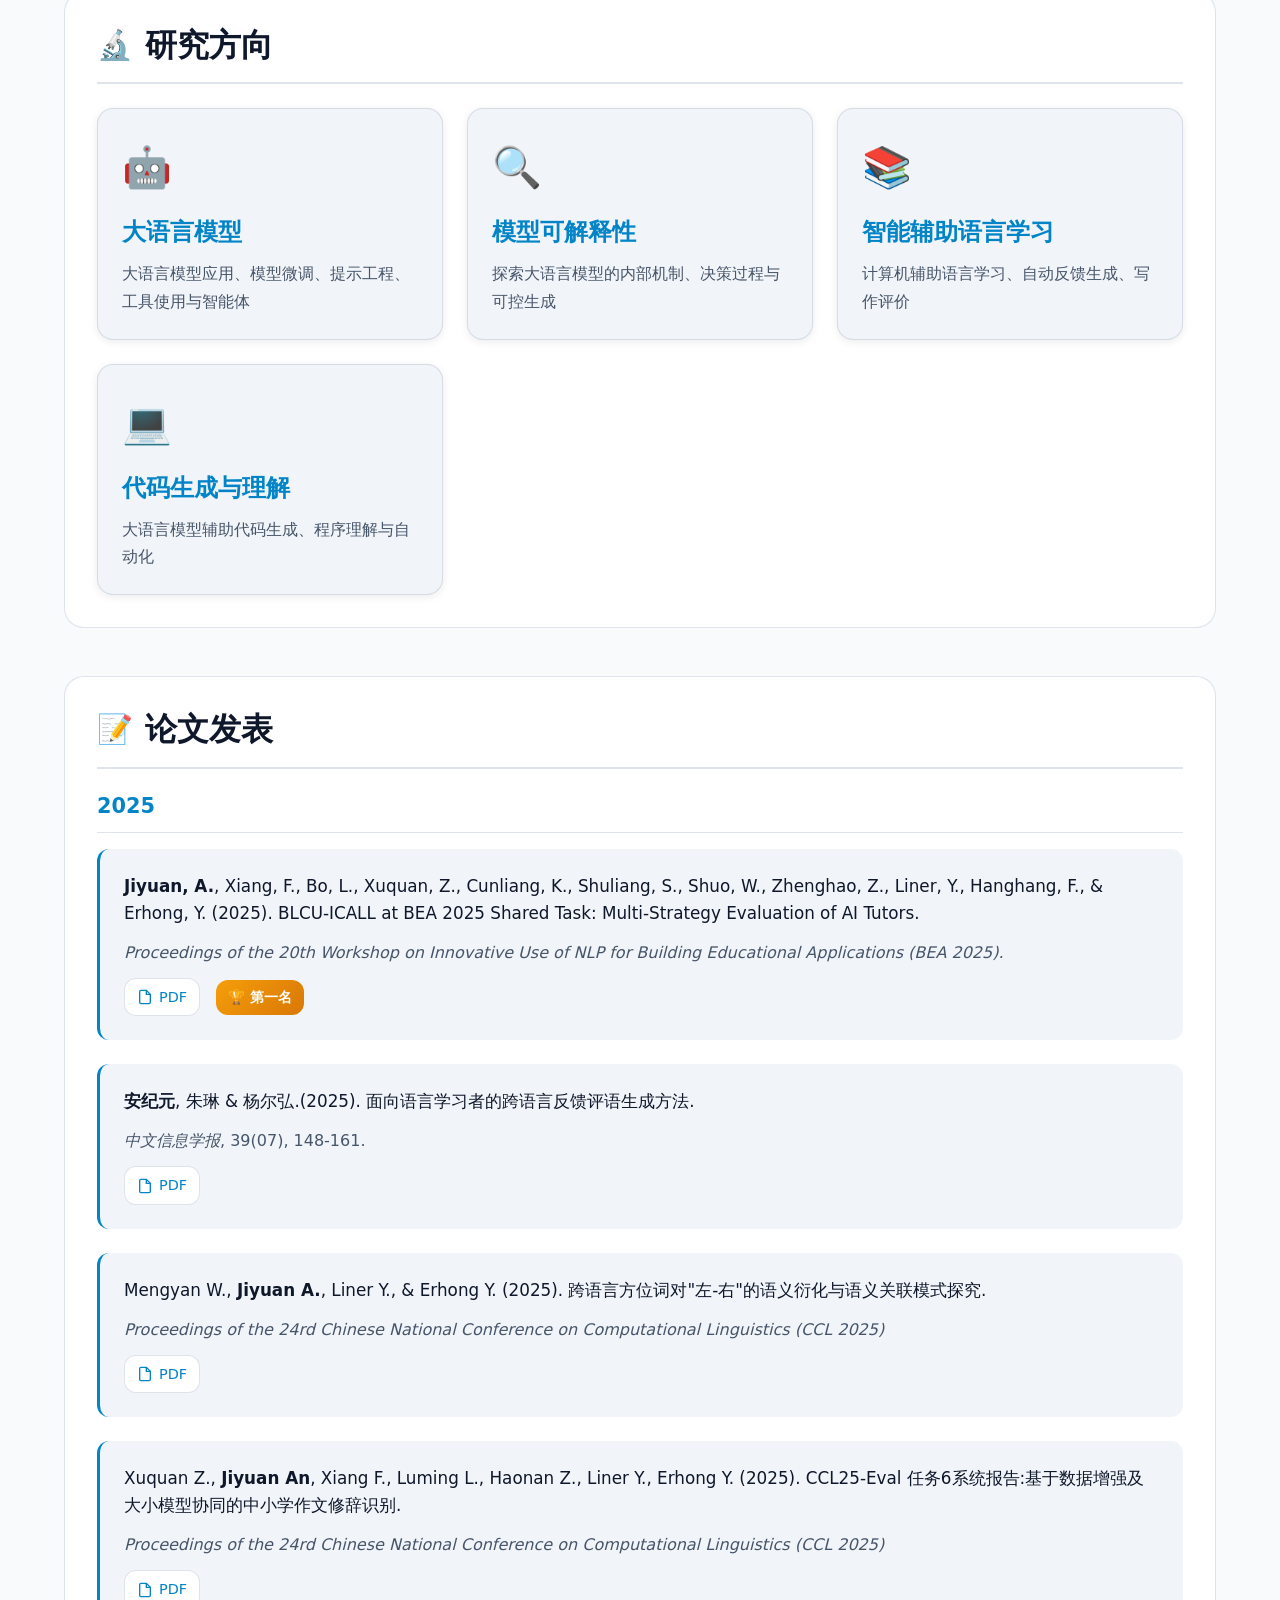
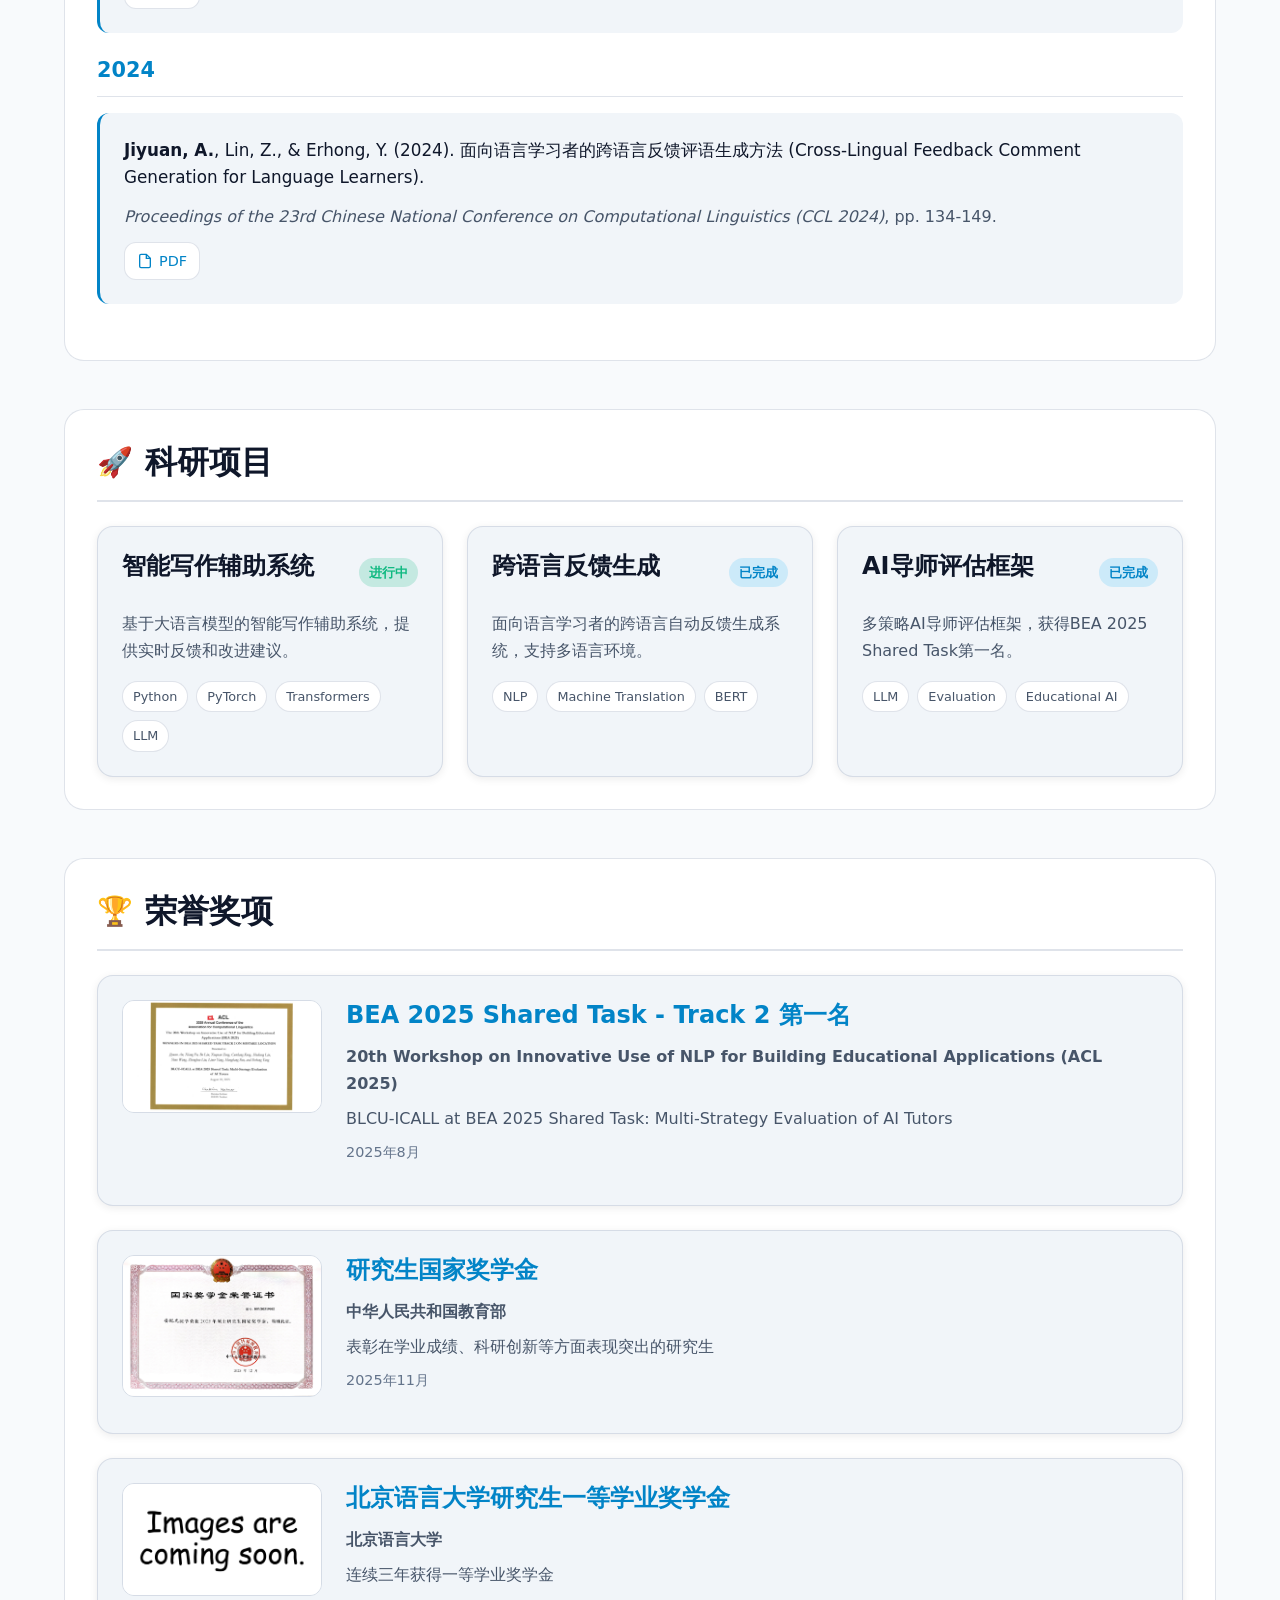
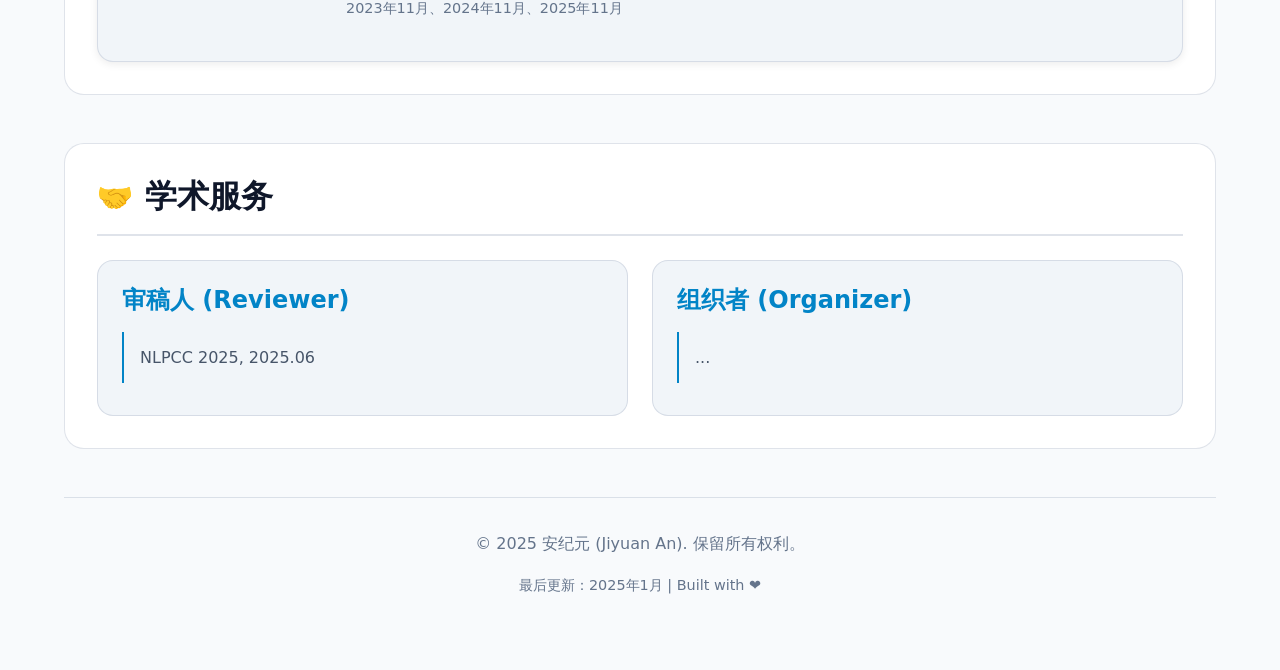
==== commit 10cecf51: "GJ" ====
--- a/index.html
+++ b/index.html
@@ -390,7 +390,7 @@
 
 <div class="award-item">
 <div class="award-image">
-<img src="./assets/images/IaCS.png" alt="国家奖学金" />
+<img src="./assets/images/SSGJ.png" alt="国家奖学金" />
 </div>
 <div class="award-content">
 <h3>研究生国家奖学金</h3>
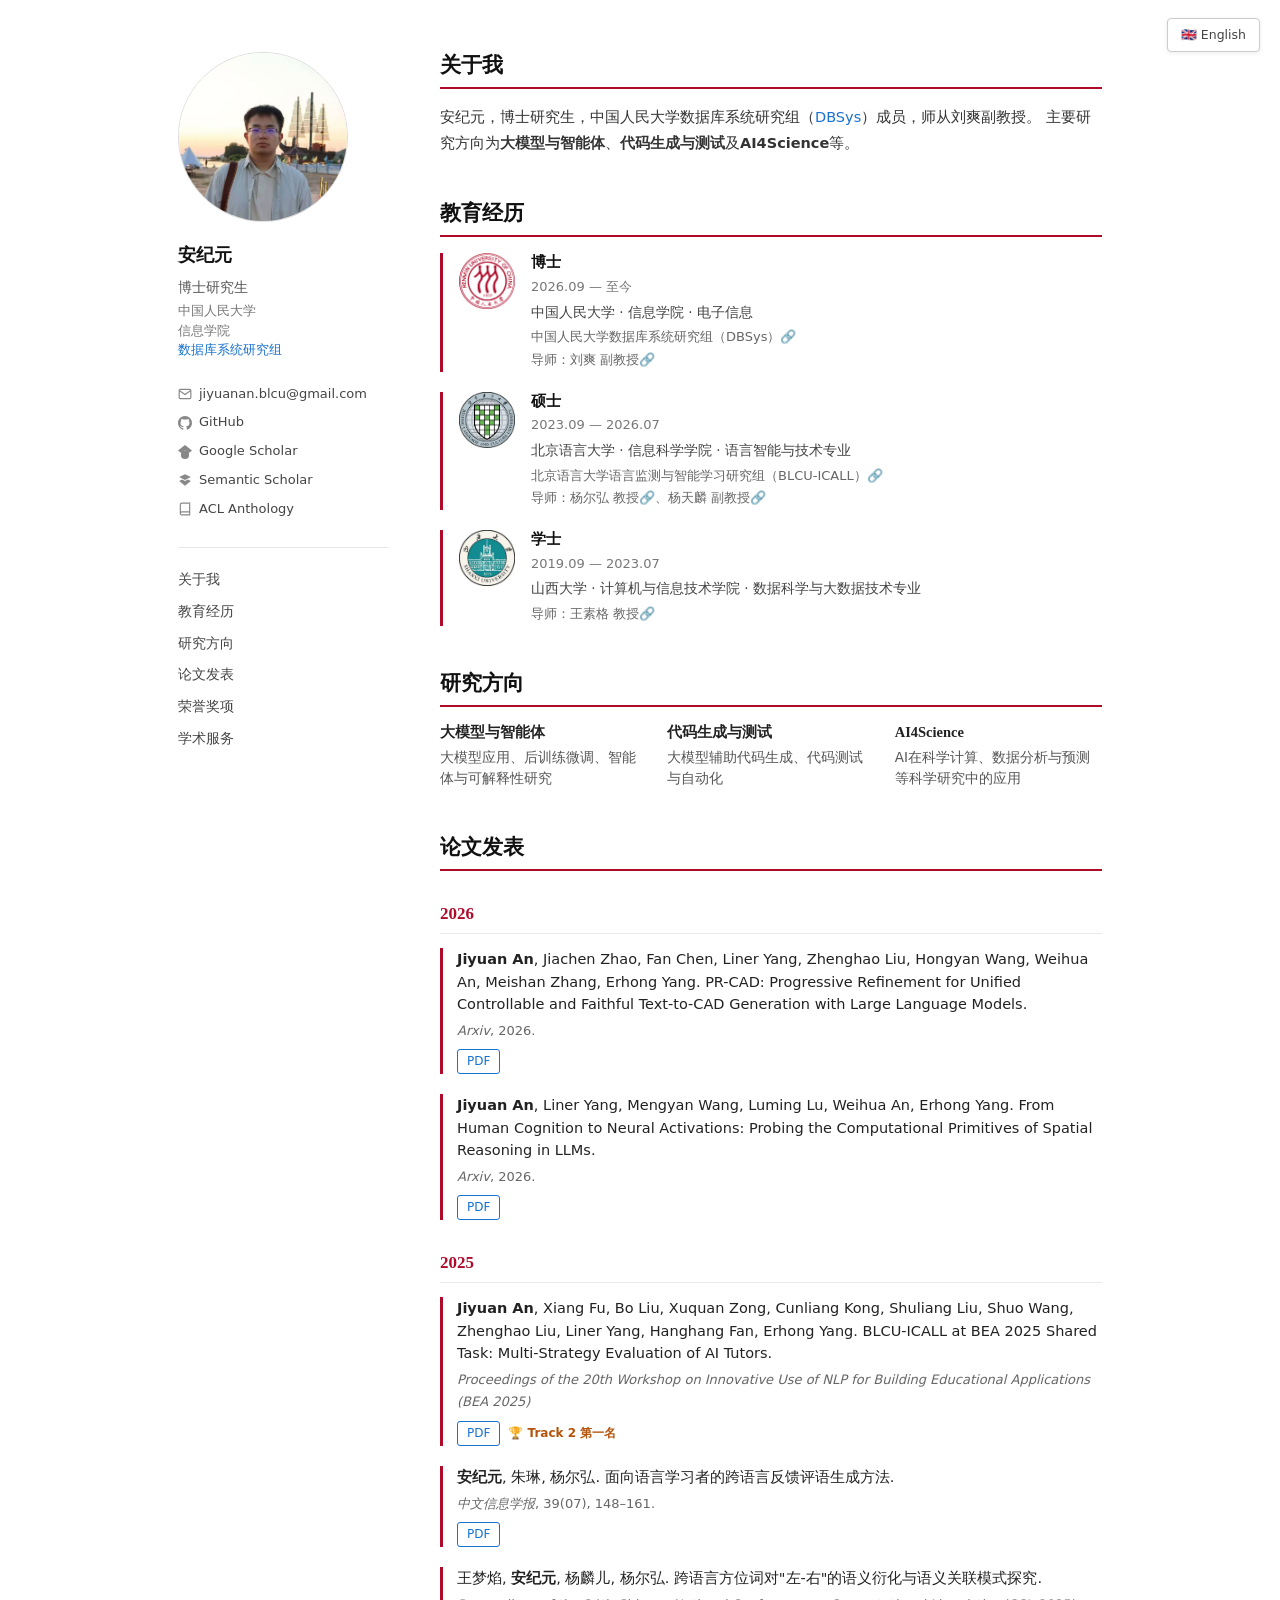
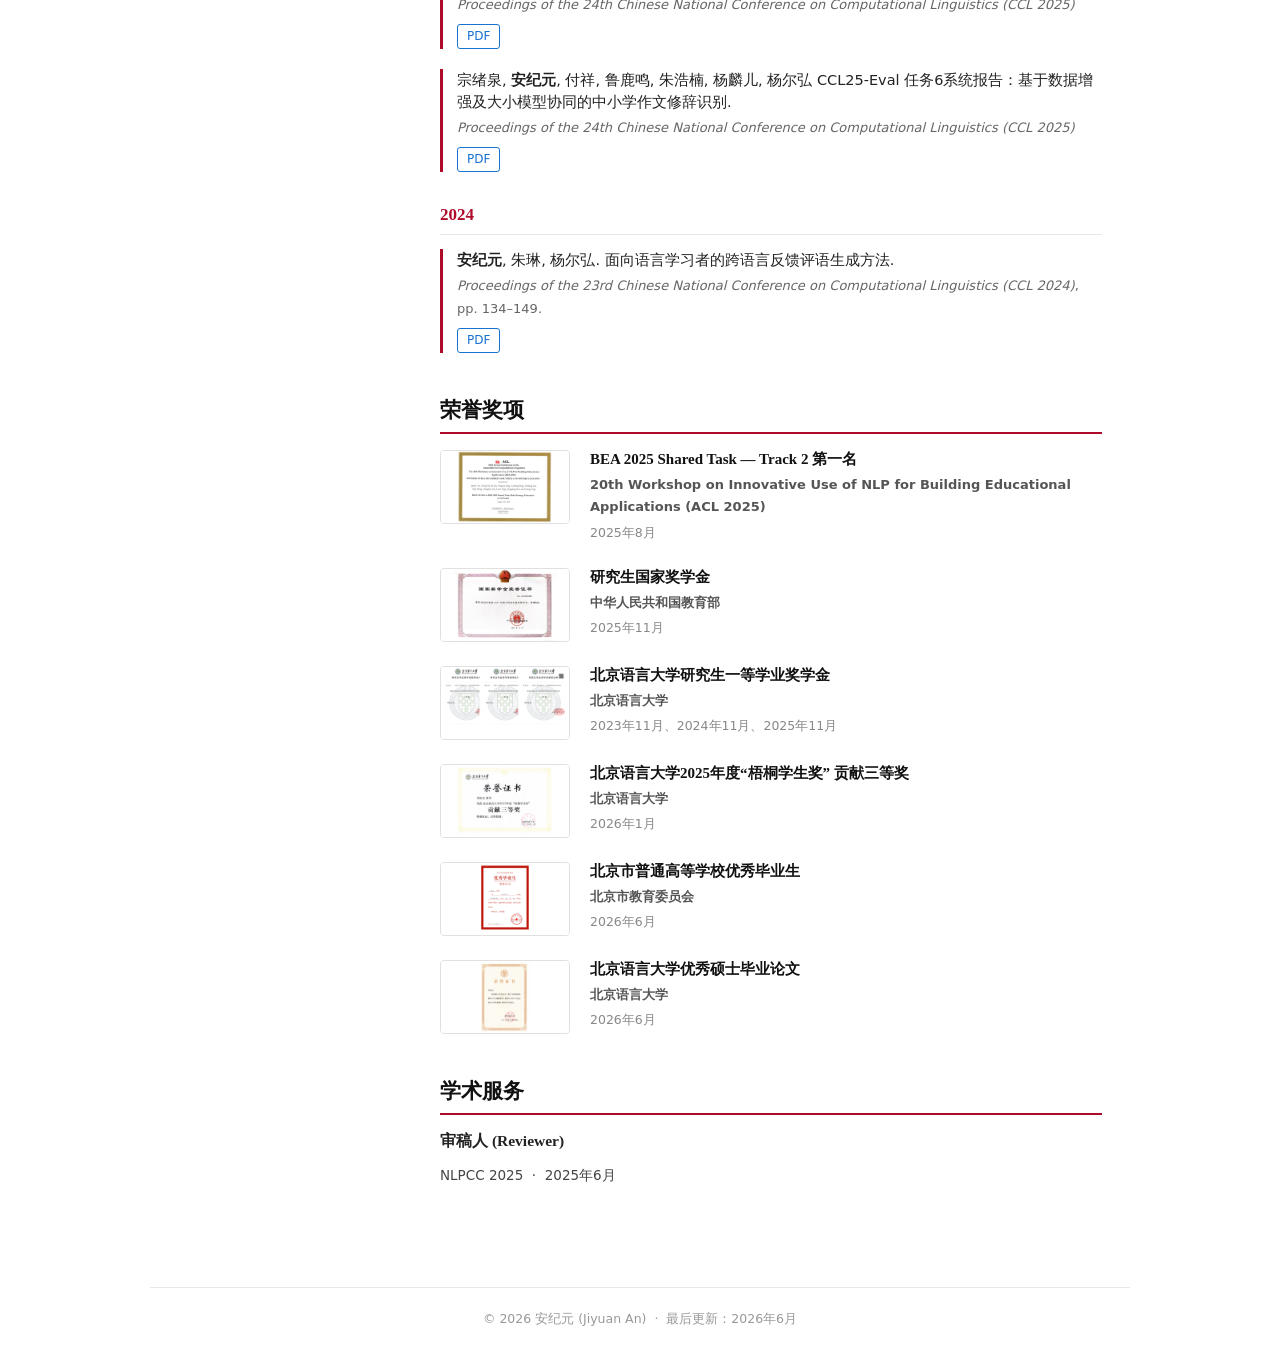
==== commit 3e7ff243: "Normalize line endings" ====
--- a/index.html
+++ b/index.html
@@ -3,447 +3,307 @@
 <head>
 <meta charset="UTF-8" />
 <meta name="viewport" content="width=device-width, initial-scale=1" />
-<title>安纪元的个人主页 | Jiyuan An</title>
-<meta name="description" content="博士研究生的个人学术主页，研究方向：自然语言处理、大语言模型、计算语言学。" />
-<meta property="og:title" content="安纪元 | Jiyuan An - 个人学术主页" />
-<meta property="og:description" content="博士研究生的个人学术主页，研究方向：自然语言处理、大语言模型、计算语言学。" />
-<meta property="og:type" content="website" />
-<meta name="theme-color" content="#0ea5e9" />
+<title>安纪元 | Jiyuan An</title>
+<meta name="description" content="安纪元，中国人民大学博士研究生。" />
 <link rel="stylesheet" href="./styles/main.css" />
 <link rel="stylesheet" href="./styles/dark-mode.css" />
-<style>
-/* 语言切换按钮 */
-.lang-switch {
-  position: fixed;
-  top: 20px;
-  right: 20px;
-  z-index: 1000;
-}
-.lang-switch a {
-  display: flex;
-  align-items: center;
-  gap: 8px;
-  padding: 10px 16px;
-  background: var(--bg-secondary);
-  border: 1px solid var(--border-color);
-  border-radius: var(--radius-full);
-  color: var(--text-primary);
-  text-decoration: none;
-  font-weight: 600;
-  transition: all var(--transition-base);
-  box-shadow: var(--shadow-sm);
-}
-.lang-switch a:hover {
-  transform: translateY(-2px);
-  box-shadow: var(--shadow-md);
-  border-color: var(--brand-primary);
-  background: linear-gradient(135deg, rgba(56, 189, 248, 0.1), rgba(34, 211, 238, 0.05));
-}
-.lang-icon {
-  font-size: 1.2rem;
-}
-@media (max-width: 768px) {
-  .lang-switch a { padding: 8px 12px; }
-  .lang-text { display: none; }
-}
-</style>
 </head>
 <body>
-<!-- 语言切换按钮 -->
+
+<!-- 语言切换 -->
 <div class="lang-switch">
-  <a href="./index-en.html" title="Switch to English">
-    <span class="lang-icon">🇬🇧</span>
-    <span class="lang-text">English</span>
-  </a>
+  <a href="./index-en.html">🇬🇧 English</a>
 </div>
 
-<div class="wrapper">
-<!-- 顶部名片 -->
-<header>
-<img class="avatar" src="./assets/images/profile.jpg" alt="安纪元" />
-<div class="header-content">
-<h1>安纪元 <span class="muted">/ Jiyuan An</span></h1>
-<p class="subtitle">硕士研究生 | Large Language Model · AI4Education · AI4Code</p>
-<div class="badges">
-<span class="badge">
-<svg class="icon" viewBox="0 0 24 24" fill="none" stroke="currentColor" stroke-width="2">
-<path d="M21 10c0 7-9 13-9 13s-9-6-9-13a9 9 0 0 1 18 0z"></path>
-<circle cx="12" cy="10" r="3"></circle>
-</svg>
-Beijing, China
-</span>
-<a class="badge" href="mailto:jiyuanan.blcu@gmail.com">
-<svg class="icon" viewBox="0 0 24 24" fill="none" stroke="currentColor" stroke-width="2">
-<path d="M4 4h16c1.1 0 2 .9 2 2v12c0 1.1-.9 2-2 2H4c-1.1 0-2-.9-2-2V6c0-1.1.9-2 2-2z"></path>
-<polyline points="22,6 12,13 2,6"></polyline>
-</svg>
-Email
-</a>
-<a class="badge" href="https://github.com/JiyuanAn" target="_blank" rel="noreferrer">
-<svg class="icon" viewBox="0 0 24 24" fill="currentColor">
-<path d="M12 0c-6.626 0-12 5.373-12 12 0 5.302 3.438 9.8 8.207 11.387.599.111.793-.261.793-.577v-2.234c-3.338.726-4.033-1.416-4.033-1.416-.546-1.387-1.333-1.756-1.333-1.756-1.089-.745.083-.729.083-.729 1.205.084 1.839 1.237 1.839 1.237 1.07 1.834 2.807 1.304 3.492.997.107-.775.418-1.305.762-1.604-2.665-.305-5.467-1.334-5.467-5.931 0-1.311.469-2.381 1.236-3.221-.124-.303-.535-1.524.117-3.176 0 0 1.008-.322 3.301 1.23.957-.266 1.983-.399 3.003-.404 1.02.005 2.047.138 3.006.404 2.291-1.552 3.297-1.23 3.297-1.23.653 1.653.242 2.874.118 3.176.77.84 1.235 1.911 1.235 3.221 0 4.609-2.807 5.624-5.479 5.921.43.372.823 1.102.823 2.222v3.293c0 .319.192.694.801.576 4.765-1.589 8.199-6.086 8.199-11.386 0-6.627-5.373-12-12-12z"/>
-</svg>
-GitHub
-</a>
-<a class="badge" href="https://www.semanticscholar.org/author/Jiyuan-An/2285341491" target="_blank" rel="noreferrer">
-<svg class="icon" viewBox="0 0 24 24" fill="currentColor">
-<path d="M12 2L2 7l10 5 10-5-10-5zm0 9l2.5-1.25L12 8.5l-2.5 1.25L12 11zm0 2.5l-5-2.5-5 2.5L12 22l10-8.5-5-2.5-5 2.5z"/>
-</svg>
-Semantic Scholar
-</a>
-<a class="badge" href="https://scholar.google.com/citations?user=q-O2LUIAAAAJ" target="_blank" rel="noreferrer">
-<svg class="icon" viewBox="0 0 24 24" fill="currentColor">
-<path d="M5.242 13.769L0 9.5 12 0l12 9.5-5.242 4.269C17.548 11.249 14.978 9.5 12 9.5c-2.977 0-5.548 1.748-6.758 4.269zM12 10a7 7 0 1 0 0 14 7 7 0 0 0 0-14z"/>
-</svg>
-Google Scholar
-</a>
-<a class="badge" href="https://aclanthology.org/people/jiyuan-an/" target="_blank" rel="noreferrer">
-<svg class="icon" viewBox="0 0 24 24" fill="none" stroke="currentColor" stroke-width="2">
-<path d="M4 19.5A2.5 2.5 0 0 1 6.5 17H20"></path>
-<path d="M6.5 2H20v20H6.5A2.5 2.5 0 0 1 4 19.5v-15A2.5 2.5 0 0 1 6.5 2z"></path>
-</svg>
-ACL Anthology
-</a>
+<div class="page">
+
+  <!-- 侧边栏 -->
+  <aside class="sidebar">
+    <div class="sidebar-inner">
+      <img class="avatar" src="./assets/images/profile.jpg" alt="安纪元" />
+      <div class="sidebar-name">安纪元</div>
+      <div class="sidebar-title">博士研究生</div>
+      <div class="sidebar-affil">
+        中国人民大学<br />
+        信息学院<br />
+        <a href="https://ruc-deke.github.io/dbsys/" target="_blank" rel="noreferrer">数据库系统研究组</a>
+      </div>
+
+      <div class="contact-links">
+        <a class="contact-link" href="mailto:jiyuanan.blcu@gmail.com">
+          <svg viewBox="0 0 24 24" fill="none" stroke="currentColor" stroke-width="2">
+            <path d="M4 4h16c1.1 0 2 .9 2 2v12c0 1.1-.9 2-2 2H4c-1.1 0-2-.9-2-2V6c0-1.1.9-2 2-2z"></path>
+            <polyline points="22,6 12,13 2,6"></polyline>
+          </svg>
+          jiyuanan.blcu@gmail.com
+        </a>
+        <a class="contact-link" href="https://github.com/JiyuanAn" target="_blank" rel="noreferrer">
+          <svg viewBox="0 0 24 24" fill="currentColor">
+            <path d="M12 0c-6.626 0-12 5.373-12 12 0 5.302 3.438 9.8 8.207 11.387.599.111.793-.261.793-.577v-2.234c-3.338.726-4.033-1.416-4.033-1.416-.546-1.387-1.333-1.756-1.333-1.756-1.089-.745.083-.729.083-.729 1.205.084 1.839 1.237 1.839 1.237 1.07 1.834 2.807 1.304 3.492.997.107-.775.418-1.305.762-1.604-2.665-.305-5.467-1.334-5.467-5.931 0-1.311.469-2.381 1.236-3.221-.124-.303-.535-1.524.117-3.176 0 0 1.008-.322 3.301 1.23.957-.266 1.983-.399 3.003-.404 1.02.005 2.047.138 3.006.404 2.291-1.552 3.297-1.23 3.297-1.23.653 1.653.242 2.874.118 3.176.77.84 1.235 1.911 1.235 3.221 0 4.609-2.807 5.624-5.479 5.921.43.372.823 1.102.823 2.222v3.293c0 .319.192.694.801.576 4.765-1.589 8.199-6.086 8.199-11.386 0-6.627-5.373-12-12-12z"/>
+          </svg>
+          GitHub
+        </a>
+        <a class="contact-link" href="https://scholar.google.com/citations?user=q-O2LUIAAAAJ" target="_blank" rel="noreferrer">
+          <svg viewBox="0 0 24 24" fill="currentColor">
+            <path d="M5.242 13.769L0 9.5 12 0l12 9.5-5.242 4.269C17.548 11.249 14.978 9.5 12 9.5c-2.977 0-5.548 1.748-6.758 4.269zM12 10a7 7 0 1 0 0 14 7 7 0 0 0 0-14z"/>
+          </svg>
+          Google Scholar
+        </a>
+        <a class="contact-link" href="https://www.semanticscholar.org/author/Jiyuan-An/2285341491" target="_blank" rel="noreferrer">
+          <svg viewBox="0 0 24 24" fill="currentColor">
+            <path d="M12 2L2 7l10 5 10-5-10-5zm0 9l2.5-1.25L12 8.5l-2.5 1.25L12 11zm0 2.5l-5-2.5-5 2.5L12 22l10-8.5-5-2.5-5 2.5z"/>
+          </svg>
+          Semantic Scholar
+        </a>
+        <a class="contact-link" href="https://aclanthology.org/people/jiyuan-an/" target="_blank" rel="noreferrer">
+          <svg viewBox="0 0 24 24" fill="none" stroke="currentColor" stroke-width="2">
+            <path d="M4 19.5A2.5 2.5 0 0 1 6.5 17H20"></path>
+            <path d="M6.5 2H20v20H6.5A2.5 2.5 0 0 1 4 19.5v-15A2.5 2.5 0 0 1 6.5 2z"></path>
+          </svg>
+          ACL Anthology
+        </a>
+      </div>
+
+      <nav class="sidebar-nav">
+        <a href="#about">关于我</a>
+        <a href="#education">教育经历</a>
+        <a href="#research">研究方向</a>
+        <a href="#publications">论文发表</a>
+        <a href="#awards">荣誉奖项</a>
+        <a href="#service">学术服务</a>
+      </nav>
+    </div>
+  </aside>
+
+  <!-- 主内容区 -->
+  <main class="main">
+
+    <section id="about">
+      <h2 class="section-title">关于我</h2>
+      <div class="about-text">
+        <p>
+          安纪元，博士研究生，中国人民大学数据库系统研究组（<a href="https://ruc-deke.github.io/dbsys/" target="_blank" rel="noreferrer">DBSys</a>）成员，师从刘爽副教授。
+          主要研究方向为<strong>大模型与智能体</strong>、<strong>代码生成与测试</strong>及<strong>AI4Science</strong>等。 
+        </p>
+        <!-- <p>
+          研究兴趣主要集中在大语言模型应用与可解释性、代码生成与测试、AI4Science等领域，
+          目前专注于探索大语言模型在教育和代码领域的应用，以及如何提升模型的可控性与可解释性。
+        </p> -->
+      </div>
+    </section>
+
+    <section id="education">
+      <h2 class="section-title">教育经历</h2>
+      <div class="edu-list">
+        <div class="edu-item">
+          <img class="edu-logo" src="./assets/images/RUC.png" alt="中国人民大学" />
+          <div class="edu-body">
+            <h3>博士</h3>
+            <div class="edu-meta">2026.09 — 至今</div>
+            <div class="edu-inst">中国人民大学 · 信息学院 · 电子信息</div>
+            <div class="edu-note">中国人民大学数据库系统研究组（DBSys）<a href="https://ruc-deke.github.io/dbsys/" target="_blank" rel="noreferrer">🔗</a></div>
+            <div class="edu-note">导师：刘爽 副教授<a href="https://liushuangcs.github.io/" target="_blank" rel="noreferrer">🔗</a></div>
+          </div>
+        </div>
+        <div class="edu-item">
+          <img class="edu-logo" src="./assets/images/BLCU.jpg" alt="北京语言大学" />
+          <div class="edu-body">
+            <h3>硕士</h3>
+            <div class="edu-meta">2023.09 — 2026.07</div>
+            <div class="edu-inst">北京语言大学 · 信息科学学院 · 语言智能与技术专业</div>
+            <div class="edu-note">北京语言大学语言监测与智能学习研究组（BLCU-ICALL）<a href="https://blcuicall.org/" target="_blank" rel="noreferrer">🔗</a></div>
+            <div class="edu-note">导师：杨尔弘 教授<a href="https://blcuicall.org/teachers/yangerhong/" target="_blank" rel="noreferrer">🔗</a>、杨天麟 副教授<a href="https://tianlinyang.github.io/" target="_blank" rel="noreferrer">🔗</a></div>
+          </div>
+        </div>
+        <div class="edu-item">
+          <img class="edu-logo" src="./assets/images/SXU.jpg" alt="山西大学" />
+          <div class="edu-body">
+            <h3>学士</h3>
+            <div class="edu-meta">2019.09 — 2023.07</div>
+            <div class="edu-inst">山西大学 · 计算机与信息技术学院 · 数据科学与大数据技术专业</div>
+            <div class="edu-note">导师：王素格 教授<a href="https://cs.sxu.edu.cn/faculty/professor/1430/index.htm" target="_blank" rel="noreferrer">🔗</a></div>
+          </div>
+        </div>
+      </div>
+    </section>
+
+    <section id="research">
+      <h2 class="section-title">研究方向</h2>
+      <div class="research-grid">
+        <div class="research-item">
+          <h3>大模型与智能体</h3>
+          <p>大模型应用、后训练微调、智能体与可解释性研究</p>
+        </div>
+        <div class="research-item">
+          <h3>代码生成与测试</h3>
+          <p>大模型辅助代码生成、代码测试与自动化</p>
+        </div>
+        <div class="research-item">
+          <h3>AI4Science</h3>
+          <p>AI在科学计算、数据分析与预测等科学研究中的应用</p>
+        </div>
+      </div>
+    </section>
+
+    <section id="publications">
+      <h2 class="section-title">论文发表</h2>
+
+      <div class="pub-year">2026</div>
+
+      <div class="pub-item">
+        <div class="pub-title">
+          <strong>Jiyuan An</strong>, Jiachen Zhao, Fan Chen, Liner Yang, Zhenghao Liu, Hongyan Wang, Weihua An, Meishan Zhang, Erhong Yang.
+          PR-CAD: Progressive Refinement for Unified Controllable and Faithful Text-to-CAD Generation with Large Language Models.
+        </div>
+        <div class="pub-venue"><em>Arxiv</em>, 2026.</div>
+        <div class="pub-links">
+          <a class="pub-link" href="https://arxiv.org/pdf/2604.19773" target="_blank" rel="noreferrer">PDF</a>
+        </div>
+      </div>
+
+      <div class="pub-item">
+        <div class="pub-title">
+          <strong>Jiyuan An</strong>, Liner Yang, Mengyan Wang, Luming Lu, Weihua An, Erhong Yang.
+          From Human Cognition to Neural Activations: Probing the Computational Primitives of Spatial Reasoning in LLMs.
+        </div>
+        <div class="pub-venue"><em>Arxiv</em>, 2026.</div>
+        <div class="pub-links">
+          <a class="pub-link" href="https://arxiv.org/pdf/2603.26323" target="_blank" rel="noreferrer">PDF</a>
+        </div>
+      </div>
+
+      <div class="pub-year">2025</div>
+
+      <div class="pub-item">
+        <div class="pub-title">
+          <strong>Jiyuan An</strong>, Xiang Fu, Bo Liu, Xuquan Zong, Cunliang Kong, Shuliang Liu, Shuo Wang, Zhenghao Liu, Liner Yang, Hanghang Fan, Erhong Yang.
+          BLCU-ICALL at BEA 2025 Shared Task: Multi-Strategy Evaluation of AI Tutors.
+        </div>
+        <div class="pub-venue"><em>Proceedings of the 20th Workshop on Innovative Use of NLP for Building Educational Applications (BEA 2025)</em></div>
+        <div class="pub-links">
+          <a class="pub-link" href="https://aclanthology.org/2025.bea-1.84.pdf" target="_blank" rel="noreferrer">PDF</a>
+          <span class="pub-award">🏆 Track 2 第一名</span>
+        </div>
+      </div>
+
+      <div class="pub-item">
+        <div class="pub-title">
+          <strong>安纪元</strong>, 朱琳, 杨尔弘.
+          面向语言学习者的跨语言反馈评语生成方法.
+        </div>
+        <div class="pub-venue"><em>中文信息学报</em>, 39(07), 148–161.</div>
+        <div class="pub-links">
+          <a class="pub-link" href="./papers/JoCIP_202507.pdf" target="_blank" rel="noreferrer">PDF</a>
+        </div>
+      </div>
+
+      <div class="pub-item">
+        <div class="pub-title">
+          王梦焰, <strong>安纪元</strong>, 杨麟儿, 杨尔弘.
+          跨语言方位词对"左-右"的语义衍化与语义关联模式探究.
+        </div>
+        <div class="pub-venue"><em>Proceedings of the 24th Chinese National Conference on Computational Linguistics (CCL 2025)</em></div>
+        <div class="pub-links">
+          <a class="pub-link" href="https://aclanthology.org/2025.ccl-1.52.pdf" target="_blank" rel="noreferrer">PDF</a>
+        </div>
+      </div>
+
+      <div class="pub-item">
+        <div class="pub-title">
+          宗绪泉, <strong>安纪元</strong>, 付祥, 鲁鹿鸣, 朱浩楠, 杨麟儿, 杨尔弘
+          CCL25-Eval 任务6系统报告：基于数据增强及大小模型协同的中小学作文修辞识别.
+        </div>
+        <div class="pub-venue"><em>Proceedings of the 24th Chinese National Conference on Computational Linguistics (CCL 2025)</em></div>
+        <div class="pub-links">
+          <a class="pub-link" href="https://aclanthology.org/2025.ccl-2.28.pdf" target="_blank" rel="noreferrer">PDF</a>
+        </div>
+      </div>
+
+      <div class="pub-year">2024</div>
+
+      <div class="pub-item">
+        <div class="pub-title">
+          <strong>安纪元</strong>, 朱琳, 杨尔弘.
+          面向语言学习者的跨语言反馈评语生成方法.
+        </div>
+        <div class="pub-venue"><em>Proceedings of the 23rd Chinese National Conference on Computational Linguistics (CCL 2024)</em>, pp. 134–149.</div>
+        <div class="pub-links">
+          <a class="pub-link" href="https://aclanthology.org/2024.ccl-1.10.pdf" target="_blank" rel="noreferrer">PDF</a>
+        </div>
+      </div>
+
+    </section>
+
+    <section id="awards">
+      <h2 class="section-title">荣誉奖项</h2>
+      <div class="awards-list">
+        <div class="award-item">
+          <img class="award-img" src="./assets/images/BEA_ST_2025.png" alt="BEA 2025 Award" />
+          <div class="award-body">
+            <h3>BEA 2025 Shared Task — Track 2 第一名</h3>
+            <div class="award-org">20th Workshop on Innovative Use of NLP for Building Educational Applications (ACL 2025)</div>
+            <div class="award-date">2025年8月</div>
+          </div>
+        </div>
+        <div class="award-item">
+          <img class="award-img" src="./assets/images/M_GJJXJ.png" alt="国家奖学金" />
+          <div class="award-body">
+            <h3>研究生国家奖学金</h3>
+            <div class="award-org">中华人民共和国教育部</div>
+            <div class="award-date">2025年11月</div>
+          </div>
+        </div>
+        <div class="award-item">
+          <img class="award-img" src="./assets/images/M_XYJXJ.png" alt="学业奖学金" />
+          <div class="award-body">
+            <h3>北京语言大学研究生一等学业奖学金</h3>
+            <div class="award-org">北京语言大学</div>
+            <div class="award-date">2023年11月、2024年11月、2025年11月</div>
+          </div>
+        </div>
+        <div class="award-item">
+          <img class="award-img" src="./assets/images/M_WTJXJ.png" alt="梧桐学生奖" />
+          <div class="award-body">
+            <h3>北京语言大学2025年度“梧桐学生奖” 贡献三等奖</h3>
+            <div class="award-org">北京语言大学</div>
+            <div class="award-date">2026年1月</div>
+          </div>
+        </div>
+        <div class="award-item">
+          <img class="award-img" src="./assets/images/M_YXBYS.png" alt="优秀毕业生" />
+          <div class="award-body">
+            <h3>北京市普通高等学校优秀毕业生</h3>
+            <div class="award-org">北京市教育委员会</div>
+            <div class="award-date">2026年6月</div>
+          </div>
+        </div>
+        <div class="award-item">
+          <img class="award-img" src="./assets/images/M_YXBYLW.png" alt="优秀毕业论文" />
+          <div class="award-body">
+            <h3>北京语言大学优秀硕士毕业论文</h3>
+            <div class="award-org">北京语言大学</div>
+            <div class="award-date">2026年6月</div>
+          </div>
+        </div>
+      </div>
+    </section>
+
+    <section id="service">
+      <h2 class="section-title">学术服务</h2>
+      <div class="service-group">
+        <h3>审稿人 (Reviewer)</h3>
+        <ul>
+          <li>NLPCC 2025 &nbsp;·&nbsp; 2025年6月</li>
+        </ul>
+      </div>
+    </section>
+
+  </main>
 </div>
-</div>
-</header>
-
-<!-- 导航栏 -->
-<nav class="nav-bar">
-<a href="#about">关于我</a>
-<a href="#education">教育经历</a>
-<a href="#research">研究方向</a>
-<a href="#publications">论文发表</a>
-<a href="#projects">科研项目</a>
-<a href="#awards">荣誉奖项</a>
-<a href="#service">学术服务</a>
-</nav>
-
-<!-- 关于我 -->
-<section id="about" class="content-section">
-<h2 class="section-title">
-<span class="title-icon">👋</span>
-关于我
-</h2>
-<div class="about-content">
-<p>
-安纪元，硕士研究生，研究方向为<strong>大语言模型</strong>、<strong>智能辅助语言学习</strong>及<strong>智能辅助代码生成</strong>。
-北京语言大学语言监测与智能学习研究组（<a href="https://blcuicall.org/" target="_blank">BLCU-ICALL</a>）成员。
-师从杨尔弘教授与杨天麟副教授。
-</p>
-<p>
-我的研究兴趣主要集中在：大语言模型应用、模型可解释性、AI4Education、AI4Code等领域。
-目前专注于探索大语言模型在教育领域和代码编写领域的应用，以及如何提高模型的可控性和可解释性。
-</p>
-<div class="info-cards">
-<div class="info-card">
-<div class="info-label">当前身份</div>
-<div class="info-value">硕士研究生</div>
-</div>
-<div class="info-card">
-<div class="info-label">研究方向</div>
-<div class="info-value">LLM · AI4E · AI4C</div>
-</div>
-<div class="info-card">
-<div class="info-label">导师</div>
-<div class="info-value">杨尔弘 教授、杨天麟 副教授</div>
-</div>
-</div>
-</div>
-</section>
-
-<!-- 教育经历 -->
-<section id="education" class="content-section">
-<h2 class="section-title">
-<span class="title-icon">🎓</span>
-教育经历
-</h2>
-<div class="timeline">
-<!-- <div class="timeline-item">
-<div class="timeline-marker"></div>
-<div class="timeline-content">
-<div class="timeline-date">2026.09 — 至今</div>
-<h3>博士研究生</h3>
-<div class="institution">北京语言大学 · 信息科学学院</div>
-<div class="major">语言智能与技术专业</div>
-<div class="advisor">导师：杨尔弘 教授、杨天麟 副教授</div>
-<div class="description">研究方向：自然语言处理、大语言模型、智能辅助语言学习</div>
-</div>
-</div> -->
-<div class="timeline-item">
-<div class="timeline-marker"></div>
-<div class="timeline-content">
-<div class="timeline-date">2023.02 — 2026.07</div>
-<h3>硕士研究生</h3>
-<div class="institution">北京语言大学 · 信息科学学院</div>
-<div class="major">语言智能与技术专业</div>
-<div class="advisor">导师：杨尔弘 教授、杨天麟 副教授</div>
-<div class="achievement">GPA: 3.95/4.0 | 国家奖学金获得者</div>
-</div>
-</div>
-<div class="timeline-item">
-<div class="timeline-marker"></div>
-<div class="timeline-content">
-<div class="timeline-date">2019.09 — 2023.07</div>
-<h3>本科</h3>
-<div class="institution">山西大学 · 计算机与信息技术学院</div>
-<div class="major">数据科学与大数据技术专业</div>
-<div class="advisor">导师：王素格 教授</div>
-</div>
-</div>
-</div>
-</section>
-
-<!-- 研究方向 -->
-<section id="research" class="content-section">
-<h2 class="section-title">
-<span class="title-icon">🔬</span>
-研究方向
-</h2>
-<div class="research-grid">
-<div class="research-card">
-<div class="research-icon">🤖</div>
-<h3>大语言模型</h3>
-<p>大语言模型应用、模型微调、提示工程、工具使用与智能体</p>
-</div>
-<div class="research-card">
-<div class="research-icon">🔍</div>
-<h3>模型可解释性</h3>
-<p>探索大语言模型的内部机制、决策过程与可控生成</p>
-</div>
-<div class="research-card">
-<div class="research-icon">📚</div>
-<h3>智能辅助语言学习</h3>
-<p>计算机辅助语言学习、自动反馈生成、写作评价</p>
-</div>
-<div class="research-card">
-<div class="research-icon">💻</div>
-<h3>代码生成与理解</h3>
-<p>大语言模型辅助代码生成、程序理解与自动化</p>
-</div>
-</div>
-</section>
-
-<!-- 论文发表 -->
-<section id="publications" class="content-section">
-<h2 class="section-title">
-<span class="title-icon">📝</span>
-论文发表
-</h2>
-<div class="publications">
-<h3 class="year-divider">2025</h3>
-<div class="publication-item">
-<div class="pub-title">
-<strong>Jiyuan, A.</strong>, Xiang, F., Bo, L., Xuquan, Z., Cunliang, K., Shuliang, S., Shuo, W., Zhenghao, Z., Liner, Y., Hanghang, F., & Erhong, Y. (2025). 
-BLCU-ICALL at BEA 2025 Shared Task: Multi-Strategy Evaluation of AI Tutors.
-</div>
-<div class="pub-venue"><em>Proceedings of the 20th Workshop on Innovative Use of NLP for Building Educational Applications (BEA 2025).</em></div>
-<div class="pub-links">
-<a href="https://aclanthology.org/2025.bea-1.84.pdf" class="pub-link" target="_blank">
-<svg class="icon" viewBox="0 0 24 24" fill="none" stroke="currentColor" stroke-width="2">
-<path d="M14 2H6a2 2 0 0 0-2 2v16a2 2 0 0 0 2 2h12a2 2 0 0 0 2-2V8z"></path>
-<polyline points="14,2 14,8 20,8"></polyline>
-</svg>
-PDF
-</a>
-<span class="pub-award">🏆 第一名</span>
-</div>
-</div>
-
-<div class="publication-item">
-<div class="pub-title">
-<strong>安纪元</strong>, 朱琳 & 杨尔弘.(2025). 面向语言学习者的跨语言反馈评语生成方法.
-</div>
-<div class="pub-venue"><em>中文信息学报</em>, 39(07), 148-161.</div>
-<div class="pub-links">
-<a href="./papers/JoCIP_202507.pdf" class="pub-link" target="_blank">
-<svg class="icon" viewBox="0 0 24 24" fill="none" stroke="currentColor" stroke-width="2">
-<path d="M14 2H6a2 2 0 0 0-2 2v16a2 2 0 0 0 2 2h12a2 2 0 0 0 2-2V8z"></path>
-<polyline points="14,2 14,8 20,8"></polyline>
-</svg>
-PDF
-</a>
-</div>
-</div>
-
-<div class="publication-item">
-<div class="pub-title">
-Mengyan W., <strong>Jiyuan A.</strong>, Liner Y., & Erhong Y. (2025). 
-跨语言方位词对"左-右"的语义衍化与语义关联模式探究.
-</div>
-<div class="pub-venue"><em>Proceedings of the 24rd Chinese National Conference on Computational Linguistics (CCL 2025)</em></div>
-<div class="pub-links">
-<a href="./papers/CCL2025_171.pdf" class="pub-link" target="_blank">
-<svg class="icon" viewBox="0 0 24 24" fill="none" stroke="currentColor" stroke-width="2">
-<path d="M14 2H6a2 2 0 0 0-2 2v16a2 2 0 0 0 2 2h12a2 2 0 0 0 2-2V8z"></path>
-<polyline points="14,2 14,8 20,8"></polyline>
-</svg>
-PDF
-</a>
-</div>
-</div>
-
-<div class="publication-item">
-<div class="pub-title">
-Xuquan Z., <strong>Jiyuan An</strong>, Xiang F., Luming L., Haonan Z., Liner Y., Erhong Y. (2025). 
-CCL25-Eval 任务6系统报告:基于数据增强及大小模型协同的中小学作文修辞识别.
-</div>
-<div class="pub-venue"><em>Proceedings of the 24rd Chinese National Conference on Computational Linguistics (CCL 2025)</em></div>
-<div class="pub-links">
-<a href="./papers/CCL2025_Eval_20.pdf" class="pub-link" target="_blank">
-<svg class="icon" viewBox="0 0 24 24" fill="none" stroke="currentColor" stroke-width="2">
-<path d="M14 2H6a2 2 0 0 0-2 2v16a2 2 0 0 0 2 2h12a2 2 0 0 0 2-2V8z"></path>
-<polyline points="14,2 14,8 20,8"></polyline>
-</svg>
-PDF
-</a>
-</div>
-</div>
-
-<h3 class="year-divider">2024</h3>
-<div class="publication-item">
-<div class="pub-title">
-<strong>Jiyuan, A.</strong>, Lin, Z., & Erhong, Y. (2024). 
-面向语言学习者的跨语言反馈评语生成方法 (Cross-Lingual Feedback Comment Generation for Language Learners).
-</div>
-<div class="pub-venue"><em>Proceedings of the 23rd Chinese National Conference on Computational Linguistics (CCL 2024)</em>, pp. 134-149.</div>
-<div class="pub-links">
-<a href="https://aclanthology.org/2024.ccl-1.10.pdf" class="pub-link" target="_blank">
-<svg class="icon" viewBox="0 0 24 24" fill="none" stroke="currentColor" stroke-width="2">
-<path d="M14 2H6a2 2 0 0 0-2 2v16a2 2 0 0 0 2 2h12a2 2 0 0 0 2-2V8z"></path>
-<polyline points="14,2 14,8 20,8"></polyline>
-</svg>
-PDF
-</a>
-</div>
-</div>
-</div>
-</section>
-
-<!-- 科研项目 -->
-<section id="projects" class="content-section">
-<h2 class="section-title">
-<span class="title-icon">🚀</span>
-科研项目
-</h2>
-<div class="projects-grid">
-<div class="project-card">
-<div class="project-header">
-<h3>智能写作辅助系统</h3>
-<span class="project-status active">进行中</span>
-</div>
-<p class="project-desc">基于大语言模型的智能写作辅助系统，提供实时反馈和改进建议。</p>
-<div class="project-tech">
-<span class="tech-tag">Python</span>
-<span class="tech-tag">PyTorch</span>
-<span class="tech-tag">Transformers</span>
-<span class="tech-tag">LLM</span>
-</div>
-</div>
-
-<div class="project-card">
-<div class="project-header">
-<h3>跨语言反馈生成</h3>
-<span class="project-status completed">已完成</span>
-</div>
-<p class="project-desc">面向语言学习者的跨语言自动反馈生成系统，支持多语言环境。</p>
-<div class="project-tech">
-<span class="tech-tag">NLP</span>
-<span class="tech-tag">Machine Translation</span>
-<span class="tech-tag">BERT</span>
-</div>
-</div>
-
-<div class="project-card">
-<div class="project-header">
-<h3>AI导师评估框架</h3>
-<span class="project-status completed">已完成</span>
-</div>
-<p class="project-desc">多策略AI导师评估框架，获得BEA 2025 Shared Task第一名。</p>
-<div class="project-tech">
-<span class="tech-tag">LLM</span>
-<span class="tech-tag">Evaluation</span>
-<span class="tech-tag">Educational AI</span>
-</div>
-</div>
-</div>
-</section>
-
-<!-- 荣誉奖项 -->
-<section id="awards" class="content-section">
-<h2 class="section-title">
-<span class="title-icon">🏆</span>
-荣誉奖项
-</h2>
-<div class="awards-list">
-<div class="award-item">
-<div class="award-image">
-<img src="./assets/images/BEA_2025.png" alt="BEA 2025 Award" />
-</div>
-<div class="award-content">
-<h3>BEA 2025 Shared Task - Track 2 第一名</h3>
-<p class="award-org">20th Workshop on Innovative Use of NLP for Building Educational Applications (ACL 2025)</p>
-<p class="award-desc">BLCU-ICALL at BEA 2025 Shared Task: Multi-Strategy Evaluation of AI Tutors</p>
-<p class="award-date">2025年8月</p>
-</div>
-</div>
-
-<div class="award-item">
-<div class="award-image">
-<img src="./assets/images/SSGJ.png" alt="国家奖学金" />
-</div>
-<div class="award-content">
-<h3>研究生国家奖学金</h3>
-<p class="award-org">中华人民共和国教育部</p>
-<p class="award-desc">表彰在学业成绩、科研创新等方面表现突出的研究生</p>
-<p class="award-date">2025年11月</p>
-</div>
-</div>
-
-<div class="award-item">
-<div class="award-image">
-<img src="./assets/images/IaCS.png" alt="学业奖学金" />
-</div>
-<div class="award-content">
-<h3>北京语言大学研究生一等学业奖学金</h3>
-<p class="award-org">北京语言大学</p>
-<p class="award-desc">连续三年获得一等学业奖学金</p>
-<p class="award-date">2023年11月、2024年11月、2025年11月</p>
-</div>
-</div>
-</div>
-</section>
-
-<!-- 学术服务 -->
-<section id="service" class="content-section">
-<h2 class="section-title">
-<span class="title-icon">🤝</span>
-学术服务
-</h2>
-<div class="service-content">
-<div class="service-category">
-<h3>审稿人 (Reviewer)</h3>
-<ul>
-<li>NLPCC 2025, 2025.06</li>
-</ul>
-</div>
-<div class="service-category">
-<h3>组织者 (Organizer)</h3>
-<ul>
-<li>...</li>
-</ul>
-</div>
-</div>
-</section>
-
-<!-- 页脚 -->
+
 <footer>
-<div class="footer-content">
-<p>&copy; 2025 安纪元 (Jiyuan An). 保留所有权利。</p>
-<p class="footer-note">最后更新：2025年1月 | Built with ❤️</p>
-</div>
+  <p>&copy; 2026 安纪元 (Jiyuan An) &nbsp;·&nbsp; 最后更新：2026年6月</p>
 </footer>
-</div>
 
 <script src="./scripts/main.js"></script>
 </body>
--- a/styles/main.css
+++ b/styles/main.css
@@ -1,771 +1,472 @@
-/* ==================== CSS Variables ==================== */
+/* ===== Variables ===== */
 :root {
-  /* Colors - Dark Mode */
-  --bg-primary: #0b1020;
-  --bg-secondary: #0f172a;
-  --bg-tertiary: #1e293b;
-  --text-primary: #e5e7eb;
-  --text-secondary: #94a3b8;
-  --text-muted: #64748b;
-  --brand-primary: #38bdf8;
-  --brand-secondary: #22d3ee;
-  --accent: #818cf8;
-  --border-color: rgba(148, 163, 184, 0.2);
-  --shadow-sm: 0 2px 8px rgba(2, 6, 23, 0.15);
-  --shadow-md: 0 8px 24px rgba(2, 6, 23, 0.25);
-  --shadow-lg: 0 16px 40px rgba(2, 6, 23, 0.35);
-  --ring: rgba(56, 189, 248, 0.35);
-  --success: #10b981;
-  --warning: #f59e0b;
-  
-  /* Spacing */
-  --spacing-xs: 8px;
-  --spacing-sm: 12px;
-  --spacing-md: 16px;
-  --spacing-lg: 24px;
-  --spacing-xl: 32px;
-  --spacing-2xl: 48px;
-  
-  /* Border Radius */
-  --radius-sm: 8px;
-  --radius-md: 12px;
-  --radius-lg: 16px;
-  --radius-xl: 20px;
-  --radius-full: 9999px;
-  
-  /* Transitions */
-  --transition-fast: 0.15s ease;
-  --transition-base: 0.2s ease;
-  --transition-slow: 0.3s ease;
-}
-
-/* Light Mode */
-@media (prefers-color-scheme: light) {
-  :root {
-    --bg-primary: #f8fafc;
-    --bg-secondary: #ffffff;
-    --bg-tertiary: #f1f5f9;
-    --text-primary: #0f172a;
-    --text-secondary: #475569;
-    --text-muted: #64748b;
-    --brand-primary: #0284c7;
-    --brand-secondary: #0891b2;
-    --accent: #6366f1;
-    --border-color: rgba(148, 163, 184, 0.3);
-    --shadow-sm: 0 2px 8px rgba(15, 23, 42, 0.08);
-    --shadow-md: 0 8px 24px rgba(15, 23, 42, 0.12);
-    --shadow-lg: 0 16px 40px rgba(15, 23, 42, 0.15);
-    --ring: rgba(2, 132, 199, 0.25);
-  }
-}
-
-/* ==================== Base Styles ==================== */
-* {
+  --ruc-red: #AE0B2A;
+  --ruc-red-light: rgba(174, 11, 42, 0.12);
+}
+
+/* ===== Reset ===== */
+*, *::before, *::after {
   box-sizing: border-box;
   margin: 0;
   padding: 0;
 }
 
+/* ===== Base ===== */
 html {
+  font-size: 15px;
   scroll-behavior: smooth;
-  font-size: 16px;
 }
 
 body {
-  font-family: ui-sans-serif, system-ui, -apple-system, 'Segoe UI', Roboto, 
-    'Helvetica Neue', Arial, 'Noto Sans', sans-serif, 'Apple Color Emoji', 
-    'Segoe UI Emoji';
-  background: var(--bg-primary);
-  color: var(--text-primary);
-  line-height: 1.7;
+  background: #fff;
+  color: #222;
+  font-family: system-ui, -apple-system, 'Segoe UI', Helvetica, Arial, sans-serif;
+  line-height: 1.75;
   -webkit-font-smoothing: antialiased;
-  -moz-osx-font-smoothing: grayscale;
-}
-
-/* ==================== Typography ==================== */
-h1, h2, h3, h4, h5, h6 {
+}
+
+h1, h2, h3, h4 {
+  font-family: Georgia, 'Times New Roman', serif;
   line-height: 1.3;
-  font-weight: 700;
-}
-
-h1 {
-  font-size: clamp(28px, 4vw, 42px);
-  margin-bottom: var(--spacing-sm);
-}
-
-h2 {
-  font-size: clamp(24px, 3vw, 32px);
-  margin-bottom: var(--spacing-md);
-}
-
-h3 {
-  font-size: clamp(18px, 2.5vw, 24px);
-  margin-bottom: var(--spacing-sm);
-}
-
-p {
-  margin-bottom: var(--spacing-md);
 }
 
 a {
-  color: var(--brand-primary);
-  text-decoration: none;
-  transition: color var(--transition-base);
+  color: #1772d0;
+  text-decoration: none;
 }
 
 a:hover {
-  color: var(--brand-secondary);
-}
-
-/* ==================== Layout ==================== */
-.wrapper {
-  max-width: 1200px;
+  text-decoration: underline;
+}
+
+img {
+  display: block;
+  max-width: 100%;
+}
+
+/* ===== Page Layout ===== */
+.page {
+  display: flex;
+  max-width: 980px;
   margin: 0 auto;
-  padding: var(--spacing-lg);
-}
-
-/* ==================== Header ==================== */
-header {
+  padding: 52px 28px;
+  gap: 52px;
+  align-items: flex-start;
+}
+
+/* ===== Sidebar ===== */
+.sidebar {
+  width: 210px;
+  flex-shrink: 0;
+}
+
+.sidebar-inner {
+  position: sticky;
+  top: 36px;
+}
+
+.avatar {
+  width: 170px;
+  height: 170px;
+  border-radius: 50%;
+  object-fit: cover;
+  margin-bottom: 18px;
+  border: 1px solid #ddd;
+}
+
+.sidebar-name {
+  font-family: Georgia, 'Times New Roman', serif;
+  font-size: 18px;
+  font-weight: 700;
+  color: #111;
+  margin-bottom: 4px;
+}
+
+.sidebar-title {
+  font-size: 13.5px;
+  color: #555;
+  margin-bottom: 2px;
+}
+
+.sidebar-affil {
+  font-size: 13px;
+  color: #777;
+  margin-bottom: 20px;
+  line-height: 1.5;
+}
+
+/* Contact links */
+.contact-links {
+  margin-bottom: 24px;
+}
+
+.contact-link {
   display: flex;
   align-items: center;
-  gap: var(--spacing-xl);
-  background: linear-gradient(
-    145deg,
-    rgba(56, 189, 248, 0.08),
-    rgba(34, 211, 238, 0.05)
-  );
-  border: 1px solid var(--ring);
-  border-radius: var(--radius-xl);
-  padding: var(--spacing-xl);
-  margin-bottom: var(--spacing-xl);
-  box-shadow: var(--shadow-lg);
-  animation: fadeInDown 0.6s ease;
-}
-
-.avatar {
-  width: 140px;
-  height: 140px;
-  border-radius: var(--radius-lg);
-  object-fit: cover;
-  border: 3px solid var(--ring);
-  box-shadow: var(--shadow-md);
-  transition: transform var(--transition-base);
-}
-
-.avatar:hover {
-  transform: scale(1.05);
-}
-
-.header-content {
+  gap: 7px;
+  font-size: 13px;
+  color: #444;
+  padding: 3px 0;
+  text-decoration: none;
+  transition: color 0.15s;
+}
+
+.contact-link:hover {
+  color: #1772d0;
+  text-decoration: none;
+}
+
+.contact-link svg {
+  width: 14px;
+  height: 14px;
+  flex-shrink: 0;
+  color: #888;
+}
+
+/* Sidebar nav */
+.sidebar-nav {
+  border-top: 1px solid #e8e8e8;
+  padding-top: 16px;
+}
+
+.sidebar-nav a {
+  display: block;
+  font-size: 13.5px;
+  color: #444;
+  padding: 4px 0;
+  text-decoration: none;
+  transition: color 0.15s;
+}
+
+.sidebar-nav a:hover {
+  color: var(--ruc-red);
+  text-decoration: none;
+}
+
+/* ===== Main Content ===== */
+.main {
   flex: 1;
-}
-
-.subtitle {
-  color: var(--text-secondary);
-  font-size: 1.1rem;
-  margin-bottom: var(--spacing-md);
-}
-
-.muted {
-  color: var(--text-muted);
-  font-weight: 400;
-}
-
-.badges {
-  display: flex;
-  gap: var(--spacing-sm);
+  min-width: 0;
+}
+
+/* ===== Sections ===== */
+section {
+  margin-bottom: 44px;
+}
+
+.section-title {
+  font-family: Georgia, 'Times New Roman', serif;
+  font-size: 21px;
+  font-weight: 700;
+  color: #111;
+  margin-bottom: 16px;
+  padding-bottom: 8px;
+  border-bottom: 2px solid var(--ruc-red);
+}
+
+/* ===== About ===== */
+.about-text p {
+  margin-bottom: 12px;
+  color: #333;
+  font-size: 14.5px;
+}
+
+.about-text p:last-child {
+  margin-bottom: 0;
+}
+
+/* ===== Education ===== */
+.edu-list {
+  display: flex;
+  flex-direction: column;
+  gap: 20px;
+}
+
+.edu-item {
+  display: flex;
+  align-items: flex-start;
+  gap: 16px;
+  padding-left: 16px;
+  border-left: 3px solid var(--ruc-red);
+}
+
+.edu-logo {
+  flex-shrink: 0;
+  width: 56px;
+  height: 56px;
+  object-fit: contain;
+}
+
+.edu-body {
+  flex: 1;
+  min-width: 0;
+}
+
+.edu-item h3 {
+  font-family: Georgia, serif;
+  font-size: 15px;
+  font-weight: 700;
+  color: #111;
+  margin-bottom: 3px;
+}
+
+.edu-meta {
+  font-size: 13px;
+  color: #777;
+  margin-bottom: 2px;
+}
+
+.edu-inst {
+  font-size: 13.5px;
+  color: #444;
+  margin-bottom: 2px;
+}
+
+.edu-note {
+  font-size: 13px;
+  color: #666;
+}
+
+/* ===== Research ===== */
+.research-grid {
+  display: grid;
+  grid-template-columns: repeat(auto-fit, minmax(200px, 1fr));
+  gap: 20px;
+}
+
+.research-item h3 {
+  font-family: Georgia, serif;
+  font-size: 14.5px;
+  font-weight: 700;
+  color: #222;
+  margin-bottom: 5px;
+}
+
+.research-item p {
+  font-size: 13.5px;
+  color: #555;
+  line-height: 1.6;
+}
+
+/* ===== Publications ===== */
+.pub-year {
+  font-family: Georgia, serif;
+  font-size: 17px;
+  font-weight: 700;
+  color: var(--ruc-red);
+  margin: 28px 0 14px;
+  padding-bottom: 4px;
+  border-bottom: 1px solid #e8e8e8;
+}
+
+.pub-year:first-child {
+  margin-top: 0;
+}
+
+.pub-item {
+  margin-bottom: 20px;
+  padding-left: 14px;
+  border-left: 3px solid var(--ruc-red);
+}
+
+.pub-title {
+  font-size: 14.5px;
+  color: #222;
+  line-height: 1.55;
+  margin-bottom: 4px;
+}
+
+.pub-venue {
+  font-size: 13px;
+  color: #666;
+  margin-bottom: 7px;
+}
+
+.pub-links {
+  display: flex;
+  gap: 8px;
   flex-wrap: wrap;
-}
-
-.badge {
+  align-items: center;
+}
+
+.pub-link {
+  font-size: 12px;
+  color: #1772d0;
+  border: 1px solid #1772d0;
+  padding: 1px 9px;
+  border-radius: 3px;
+  transition: all 0.15s;
+  text-decoration: none;
+}
+
+.pub-link:hover {
+  background: #1772d0;
+  color: #fff;
+  text-decoration: none;
+}
+
+.pub-award {
+  font-size: 12px;
+  color: #b45309;
+  font-weight: 600;
+}
+
+/* ===== Awards ===== */
+.awards-list {
+  display: flex;
+  flex-direction: column;
+  gap: 24px;
+}
+
+.award-item {
+  display: flex;
+  gap: 20px;
+  align-items: flex-start;
+}
+
+.award-img {
+  width: 130px;
+  flex-shrink: 0;
+  border: 1px solid #e0e0e0;
+  border-radius: 4px;
+}
+
+.award-body h3 {
+  font-family: Georgia, serif;
+  font-size: 15px;
+  font-weight: 700;
+  color: #111;
+  margin-bottom: 4px;
+}
+
+.award-org {
+  font-size: 13px;
+  color: #555;
+  font-weight: 600;
+  margin-bottom: 3px;
+}
+
+.award-desc {
+  font-size: 13px;
+  color: #666;
+  margin-bottom: 3px;
+}
+
+.award-date {
+  font-size: 12.5px;
+  color: #888;
+}
+
+/* ===== Service ===== */
+.service-group {
+  margin-bottom: 20px;
+}
+
+.service-group h3 {
+  font-family: Georgia, serif;
+  font-size: 15.5px;
+  font-weight: 700;
+  color: #222;
+  margin-bottom: 8px;
+}
+
+.service-group ul {
+  list-style: none;
+  padding: 0;
+}
+
+.service-group li {
+  font-size: 13.5px;
+  color: #444;
+  padding: 4px 0;
+  border-bottom: 1px solid #f2f2f2;
+}
+
+.service-group li:last-child {
+  border-bottom: none;
+}
+
+/* ===== Footer ===== */
+footer {
+  max-width: 980px;
+  margin: 0 auto;
+  padding: 20px 28px 40px;
+  border-top: 1px solid #e8e8e8;
+  text-align: center;
+  font-size: 12.5px;
+  color: #999;
+}
+
+/* ===== Lang Switch ===== */
+.lang-switch {
+  position: fixed;
+  top: 18px;
+  right: 20px;
+  z-index: 200;
+}
+
+.lang-switch a {
   display: inline-flex;
   align-items: center;
   gap: 6px;
-  background: var(--bg-secondary);
-  color: var(--text-primary);
-  border: 1px solid var(--border-color);
-  padding: 8px 14px;
-  border-radius: var(--radius-full);
-  font-size: 0.9rem;
-  font-weight: 500;
-  transition: all var(--transition-base);
-  white-space: nowrap;
-}
-
-.badge:hover {
-  transform: translateY(-2px);
-  box-shadow: var(--shadow-sm);
-  border-color: var(--brand-primary);
-}
-
-.icon {
-  width: 16px;
-  height: 16px;
-  flex-shrink: 0;
-}
-
-/* ==================== Navigation ==================== */
-.nav-bar {
-  display: flex;
-  gap: var(--spacing-md);
-  flex-wrap: wrap;
-  margin-bottom: var(--spacing-xl);
-  padding: var(--spacing-md);
-  background: var(--bg-secondary);
-  border: 1px solid var(--border-color);
-  border-radius: var(--radius-lg);
-  position: sticky;
-  top: var(--spacing-md);
-  z-index: 100;
-  backdrop-filter: blur(10px);
-  animation: fadeIn 0.8s ease;
-}
-
-.nav-bar a {
-  padding: 8px 16px;
-  border-radius: var(--radius-md);
-  font-weight: 600;
-  transition: all var(--transition-base);
-}
-
-.nav-bar a:hover {
-  background: linear-gradient(
-    135deg,
-    rgba(56, 189, 248, 0.15),
-    rgba(34, 211, 238, 0.1)
-  );
-}
-
-/* ==================== Sections ==================== */
-.content-section {
-  margin: var(--spacing-2xl) 0;
-  background: var(--bg-secondary);
-  border: 1px solid var(--border-color);
-  border-radius: var(--radius-xl);
-  padding: var(--spacing-xl);
-  animation: fadeInUp 0.6s ease;
-}
-
-.section-title {
-  display: flex;
-  align-items: center;
-  gap: var(--spacing-sm);
-  margin-bottom: var(--spacing-lg);
-  padding-bottom: var(--spacing-md);
-  border-bottom: 2px solid var(--border-color);
-}
-
-.title-icon {
-  font-size: 1.8rem;
-}
-
-/* ==================== About Section ==================== */
-.about-content p {
-  font-size: 1.05rem;
-  line-height: 1.8;
-}
-
-.info-cards {
-  display: grid;
-  grid-template-columns: repeat(auto-fit, minmax(200px, 1fr));
-  gap: var(--spacing-md);
-  margin-top: var(--spacing-lg);
-}
-
-.info-card {
-  background: var(--bg-tertiary);
-  border: 1px dashed var(--border-color);
-  border-radius: var(--radius-md);
-  padding: var(--spacing-md);
-  transition: all var(--transition-base);
-}
-
-.info-card:hover {
-  border-color: var(--brand-primary);
-  transform: translateY(-2px);
-}
-
-.info-label {
-  color: var(--text-muted);
-  font-size: 0.85rem;
-  margin-bottom: 4px;
-}
-
-.info-value {
-  font-weight: 600;
-  font-size: 1.05rem;
-}
-
-/* ==================== Timeline (Education) ==================== */
-.timeline {
-  position: relative;
-  padding-left: var(--spacing-xl);
-}
-
-.timeline::before {
-  content: '';
-  position: absolute;
-  left: 0;
-  top: 0;
-  bottom: 0;
-  width: 2px;
-  background: linear-gradient(
-    to bottom,
-    var(--brand-primary),
-    var(--brand-secondary)
-  );
-}
-
-.timeline-item {
-  position: relative;
-  margin-bottom: var(--spacing-xl);
-}
-
-.timeline-marker {
-  position: absolute;
-  left: -42px;
-  top: 8px;
-  width: 12px;
-  height: 12px;
-  background: var(--brand-primary);
-  border: 3px solid var(--bg-secondary);
-  border-radius: 50%;
-  box-shadow: 0 0 0 4px var(--ring);
-}
-
-.timeline-content {
-  background: var(--bg-tertiary);
-  border: 1px solid var(--border-color);
-  border-radius: var(--radius-lg);
-  padding: var(--spacing-lg);
-  transition: all var(--transition-base);
-}
-
-.timeline-content:hover {
-  transform: translateX(8px);
-  box-shadow: var(--shadow-md);
-}
-
-.timeline-date {
-  color: var(--text-muted);
-  font-family: ui-monospace, monospace;
-  font-size: 0.9rem;
-  margin-bottom: var(--spacing-sm);
-}
-
-.timeline-content h3 {
-  color: var(--brand-primary);
-  margin-bottom: var(--spacing-sm);
-}
-
-.institution,
-.major,
-.advisor,
-.achievement,
-.description {
-  margin-top: 6px;
-  color: var(--text-secondary);
-}
-
-.achievement {
-  color: var(--success);
-  font-weight: 500;
-}
-
-/* ==================== Research Section ==================== */
-.research-grid {
-  display: grid;
-  grid-template-columns: repeat(auto-fit, minmax(280px, 1fr));
-  gap: var(--spacing-lg);
-}
-
-.research-card {
-  background: var(--bg-tertiary);
-  border: 1px solid var(--border-color);
-  border-radius: var(--radius-lg);
-  padding: var(--spacing-lg);
-  transition: all var(--transition-base);
-}
-
-.research-card:hover {
-  transform: translateY(-4px);
-  box-shadow: var(--shadow-lg);
-  border-color: var(--brand-primary);
-}
-
-.research-icon {
-  font-size: 2.5rem;
-  margin-bottom: var(--spacing-md);
-}
-
-.research-card h3 {
-  color: var(--brand-primary);
-  margin-bottom: var(--spacing-sm);
-}
-
-.research-card p {
-  color: var(--text-secondary);
-  margin-bottom: 0;
-}
-
-/* ==================== Publications Section ==================== */
-.publications {
-  max-width: 100%;
-}
-
-.year-divider {
-  color: var(--brand-primary);
-  font-size: 1.3rem;
-  margin: var(--spacing-lg) 0 var(--spacing-md) 0;
-  padding-bottom: var(--spacing-sm);
-  border-bottom: 1px solid var(--border-color);
-}
-
-.publication-item {
-  margin-bottom: var(--spacing-lg);
-  padding: var(--spacing-lg);
-  background: var(--bg-tertiary);
-  border-left: 3px solid var(--brand-primary);
-  border-radius: var(--radius-md);
-  transition: all var(--transition-base);
-}
-
-.publication-item:hover {
-  background: var(--bg-secondary);
-  box-shadow: var(--shadow-sm);
-  transform: translateX(4px);
-}
-
-.pub-title {
-  font-size: 1.05rem;
-  line-height: 1.6;
-  margin-bottom: var(--spacing-sm);
-}
-
-.pub-venue {
-  color: var(--text-secondary);
-  margin-bottom: var(--spacing-sm);
-}
-
-.pub-links {
-  display: flex;
-  gap: var(--spacing-md);
-  align-items: center;
-  flex-wrap: wrap;
-}
-
-.pub-link {
-  display: inline-flex;
-  align-items: center;
-  gap: 6px;
-  padding: 6px 12px;
-  background: var(--bg-secondary);
-  border: 1px solid var(--border-color);
-  border-radius: var(--radius-md);
-  font-size: 0.9rem;
-  transition: all var(--transition-base);
-}
-
-.pub-link:hover {
-  background: var(--brand-primary);
-  color: white;
-  transform: translateY(-2px);
-}
-
-.pub-award {
-  padding: 6px 12px;
-  background: linear-gradient(135deg, #f59e0b, #d97706);
-  color: white;
-  border-radius: var(--radius-md);
-  font-size: 0.85rem;
-  font-weight: 600;
-}
-
-/* ==================== Projects Section ==================== */
-.projects-grid {
-  display: grid;
-  grid-template-columns: repeat(auto-fit, minmax(320px, 1fr));
-  gap: var(--spacing-lg);
-}
-
-.project-card {
-  background: var(--bg-tertiary);
-  border: 1px solid var(--border-color);
-  border-radius: var(--radius-lg);
-  padding: var(--spacing-lg);
-  transition: all var(--transition-base);
-}
-
-.project-card:hover {
-  transform: translateY(-4px);
-  box-shadow: var(--shadow-lg);
-}
-
-.project-header {
-  display: flex;
-  justify-content: space-between;
-  align-items: center;
-  margin-bottom: var(--spacing-md);
-}
-
-.project-status {
-  padding: 4px 10px;
-  border-radius: var(--radius-full);
-  font-size: 0.8rem;
-  font-weight: 600;
-}
-
-.project-status.active {
-  background: rgba(16, 185, 129, 0.2);
-  color: var(--success);
-}
-
-.project-status.completed {
-  background: rgba(56, 189, 248, 0.2);
-  color: var(--brand-primary);
-}
-
-.project-desc {
-  color: var(--text-secondary);
-  margin-bottom: var(--spacing-md);
-}
-
-.project-tech {
-  display: flex;
-  gap: var(--spacing-xs);
-  flex-wrap: wrap;
-}
-
-.tech-tag {
-  padding: 4px 10px;
-  background: var(--bg-secondary);
-  border: 1px solid var(--border-color);
-  border-radius: var(--radius-full);
-  font-size: 0.8rem;
-  color: var(--text-secondary);
-}
-
-/* ==================== Awards Section ==================== */
-.awards-list {
-  display: flex;
-  flex-direction: column;
-  gap: var(--spacing-lg);
-}
-
-.award-item {
-  display: flex;
-  gap: var(--spacing-lg);
-  background: var(--bg-tertiary);
-  border: 1px solid var(--border-color);
-  border-radius: var(--radius-lg);
-  padding: var(--spacing-lg);
-  transition: all var(--transition-base);
-}
-
-.award-item:hover {
-  transform: translateY(-4px);
-  box-shadow: var(--shadow-lg);
-}
-
-.award-image {
-  flex-shrink: 0;
-}
-
-.award-image img {
-  width: 200px;
-  height: auto;
-  border-radius: var(--radius-md);
-  border: 1px solid var(--border-color);
-}
-
-.award-content h3 {
-  color: var(--brand-primary);
-  margin-bottom: var(--spacing-sm);
-}
-
-.award-org {
-  color: var(--text-secondary);
-  font-weight: 600;
-  margin-bottom: var(--spacing-xs);
-}
-
-.award-desc {
-  color: var(--text-secondary);
-  margin-bottom: var(--spacing-xs);
-}
-
-.award-date {
-  color: var(--text-muted);
-  font-size: 0.9rem;
-}
-
-/* ==================== Service Section ==================== */
-.service-content {
-  display: grid;
-  grid-template-columns: repeat(auto-fit, minmax(300px, 1fr));
-  gap: var(--spacing-lg);
-}
-
-.service-category {
-  background: var(--bg-tertiary);
-  border: 1px solid var(--border-color);
-  border-radius: var(--radius-lg);
-  padding: var(--spacing-lg);
-}
-
-.service-category h3 {
-  color: var(--brand-primary);
-  margin-bottom: var(--spacing-md);
-}
-
-.service-category ul {
-  list-style: none;
-  padding: 0;
-}
-
-.service-category li {
-  padding: var(--spacing-sm);
-  margin-bottom: var(--spacing-xs);
-  color: var(--text-secondary);
-  border-left: 2px solid var(--brand-primary);
-  padding-left: var(--spacing-md);
-}
-
-/* ==================== Footer ==================== */
-footer {
-  margin-top: var(--spacing-2xl);
-  padding: var(--spacing-xl) 0;
-  text-align: center;
-  border-top: 1px solid var(--border-color);
-}
-
-.footer-content {
-  color: var(--text-muted);
-}
-
-.footer-note {
-  font-size: 0.9rem;
-  margin-top: var(--spacing-sm);
-}
-
-/* ==================== Animations ==================== */
-@keyframes fadeIn {
-  from {
-    opacity: 0;
-  }
-  to {
-    opacity: 1;
-  }
-}
-
-@keyframes fadeInUp {
-  from {
-    opacity: 0;
-    transform: translateY(20px);
-  }
-  to {
-    opacity: 1;
-    transform: translateY(0);
-  }
-}
-
-@keyframes fadeInDown {
-  from {
-    opacity: 0;
-    transform: translateY(-20px);
-  }
-  to {
-    opacity: 1;
-    transform: translateY(0);
-  }
-}
-
-/* ==================== Responsive Design ==================== */
-@media (max-width: 768px) {
-  header {
+  padding: 5px 13px;
+  background: #fff;
+  border: 1px solid #ccc;
+  border-radius: 4px;
+  font-size: 12.5px;
+  color: #444;
+  text-decoration: none;
+  box-shadow: 0 1px 4px rgba(0,0,0,0.08);
+  transition: border-color 0.15s, color 0.15s;
+}
+
+.lang-switch a:hover {
+  border-color: #1772d0;
+  color: #1772d0;
+  text-decoration: none;
+}
+
+/* ===== Responsive ===== */
+@media (max-width: 700px) {
+  .page {
     flex-direction: column;
-    text-align: center;
-  }
-  
+    gap: 32px;
+    padding: 28px 18px;
+  }
+
+  .sidebar {
+    width: 100%;
+  }
+
+  .sidebar-inner {
+    position: static;
+    display: flex;
+    flex-wrap: wrap;
+    gap: 20px;
+    align-items: flex-start;
+  }
+
   .avatar {
-    width: 120px;
-    height: 120px;
-  }
-  
-  .nav-bar {
-    position: static;
-    justify-content: center;
-  }
-  
-  .timeline {
-    padding-left: var(--spacing-lg);
-  }
-  
-  .timeline-marker {
-    left: -32px;
-  }
-  
+    width: 110px;
+    height: 110px;
+    margin-bottom: 0;
+  }
+
+  .sidebar-nav {
+    width: 100%;
+    display: flex;
+    flex-wrap: wrap;
+    gap: 4px 20px;
+    border-top: 1px solid #e8e8e8;
+    padding-top: 12px;
+  }
+
   .award-item {
     flex-direction: column;
   }
-  
-  .award-image img {
+
+  .award-img {
     width: 100%;
-    max-width: 300px;
-  }
-  
-  .wrapper {
-    padding: var(--spacing-md);
-  }
-}
-
-@media (max-width: 480px) {
-  .nav-bar {
-    flex-direction: column;
-    align-items: stretch;
-  }
-  
-  .nav-bar a {
-    text-align: center;
-  }
-  
-  .info-cards {
-    grid-template-columns: 1fr;
-  }
-  
-  .research-grid,
-  .projects-grid {
-    grid-template-columns: 1fr;
-  }
-}
-
-/* ==================== Utilities ==================== */
-.text-center {
-  text-align: center;
-}
-
-.mt-sm {
-  margin-top: var(--spacing-sm);
-}
-
-.mt-md {
-  margin-top: var(--spacing-md);
-}
-
-.mt-lg {
-  margin-top: var(--spacing-lg);
-}
-
-.mb-sm {
-  margin-bottom: var(--spacing-sm);
-}
-
-.mb-md {
-  margin-bottom: var(--spacing-md);
-}
-
-.mb-lg {
-  margin-bottom: var(--spacing-lg);
-}
-
-
+    max-width: 220px;
+  }
+}
--- a/styles/dark-mode.css
+++ b/styles/dark-mode.css
@@ -1,63 +1 @@
-/* Dark Mode Toggle Styles */
-.theme-toggle {
-  position: fixed;
-  top: 20px;
-  right: 20px;
-  z-index: 1000;
-  background: var(--bg-secondary);
-  border: 1px solid var(--border-color);
-  border-radius: var(--radius-full);
-  padding: 10px;
-  cursor: pointer;
-  transition: all var(--transition-base);
-  box-shadow: var(--shadow-sm);
-}
-
-.theme-toggle:hover {
-  transform: scale(1.1);
-  box-shadow: var(--shadow-md);
-}
-
-.theme-toggle svg {
-  width: 24px;
-  height: 24px;
-  color: var(--text-primary);
-}
-
-/* Dark mode specific adjustments */
-@media (prefers-color-scheme: dark) {
-  /* Enhanced shadows in dark mode */
-  .card,
-  .project-card,
-  .research-card,
-  .award-item {
-    box-shadow: 0 4px 16px rgba(0, 0, 0, 0.3);
-  }
-  
-  /* Better contrast for code elements */
-  code,
-  pre {
-    background: rgba(255, 255, 255, 0.05);
-    border: 1px solid rgba(255, 255, 255, 0.1);
-  }
-}
-
-/* Light mode specific adjustments */
-@media (prefers-color-scheme: light) {
-  /* Softer shadows in light mode */
-  .card,
-  .project-card,
-  .research-card,
-  .award-item {
-    box-shadow: 0 2px 8px rgba(0, 0, 0, 0.08);
-  }
-  
-  /* Better contrast for code elements */
-  code,
-  pre {
-    background: rgba(0, 0, 0, 0.03);
-    border: 1px solid rgba(0, 0, 0, 0.1);
-  }
-}
-
-
+/* Dark mode disabled — pure light theme */
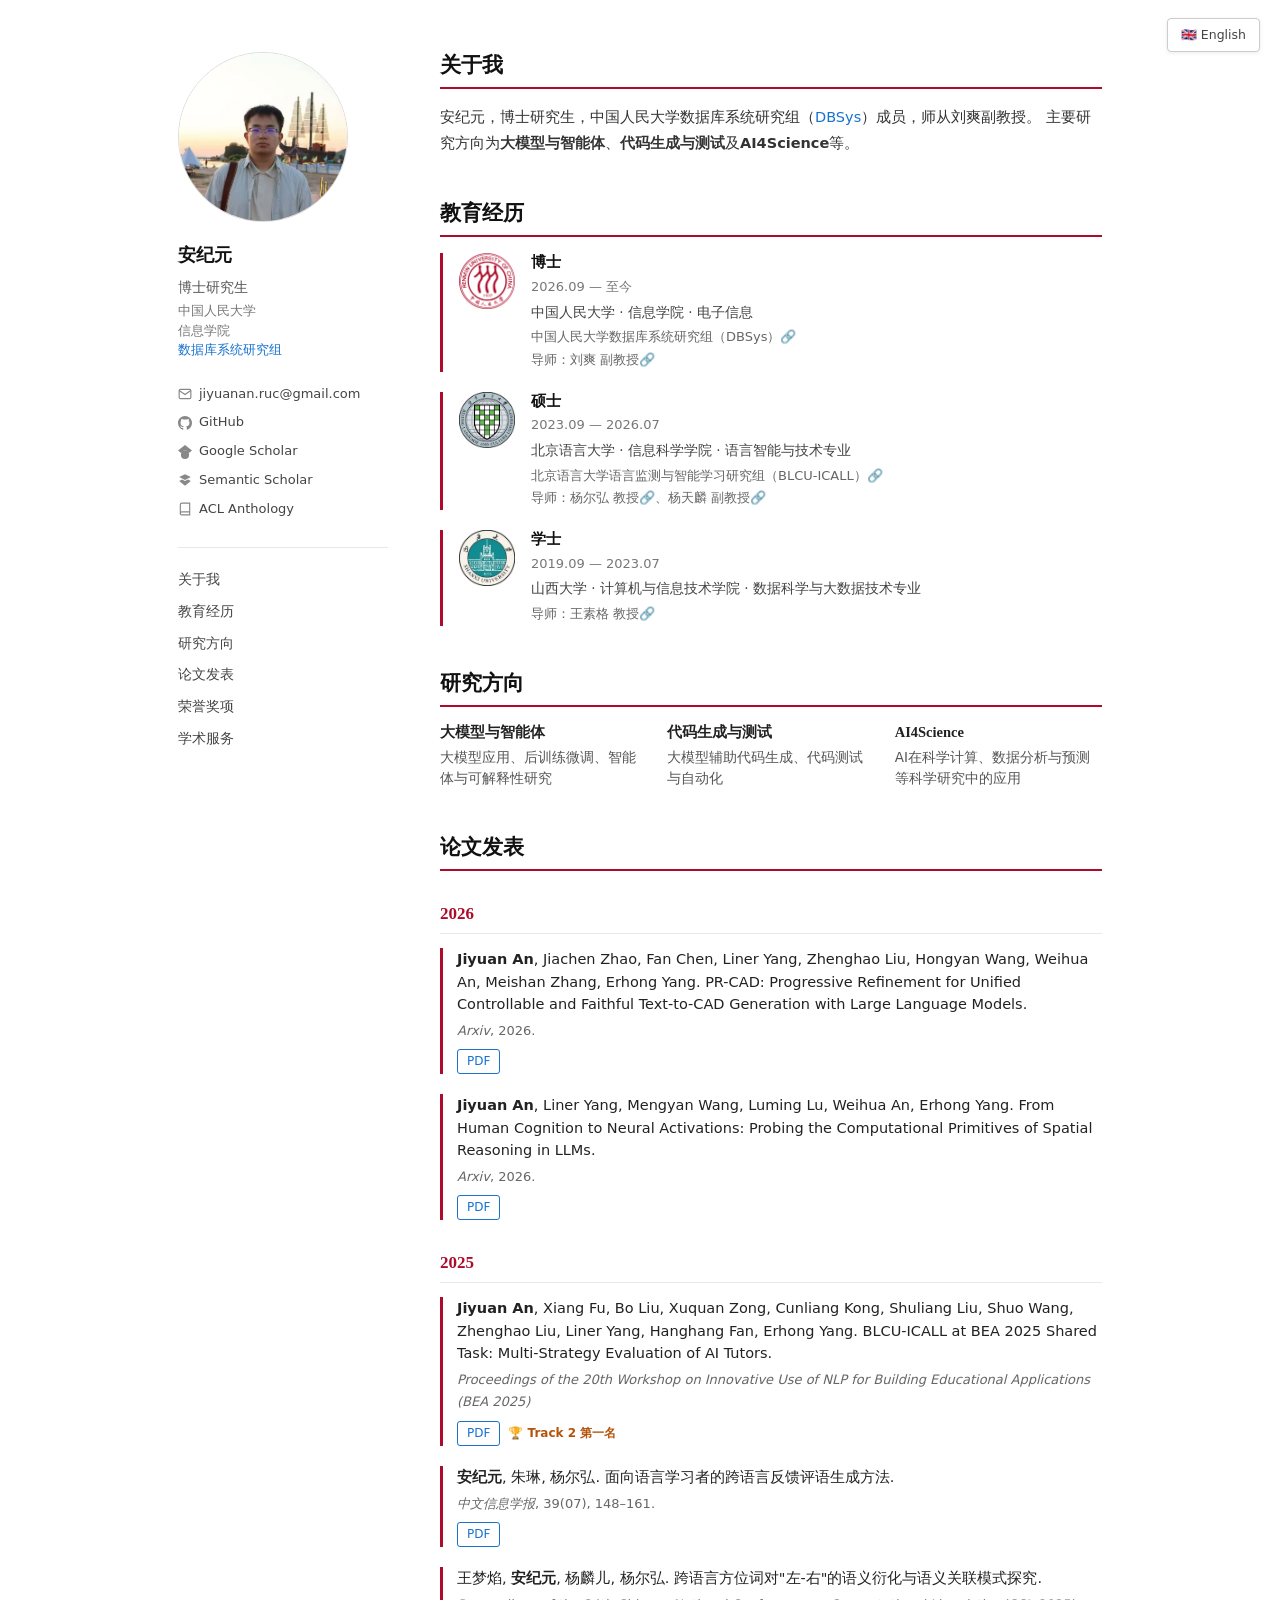
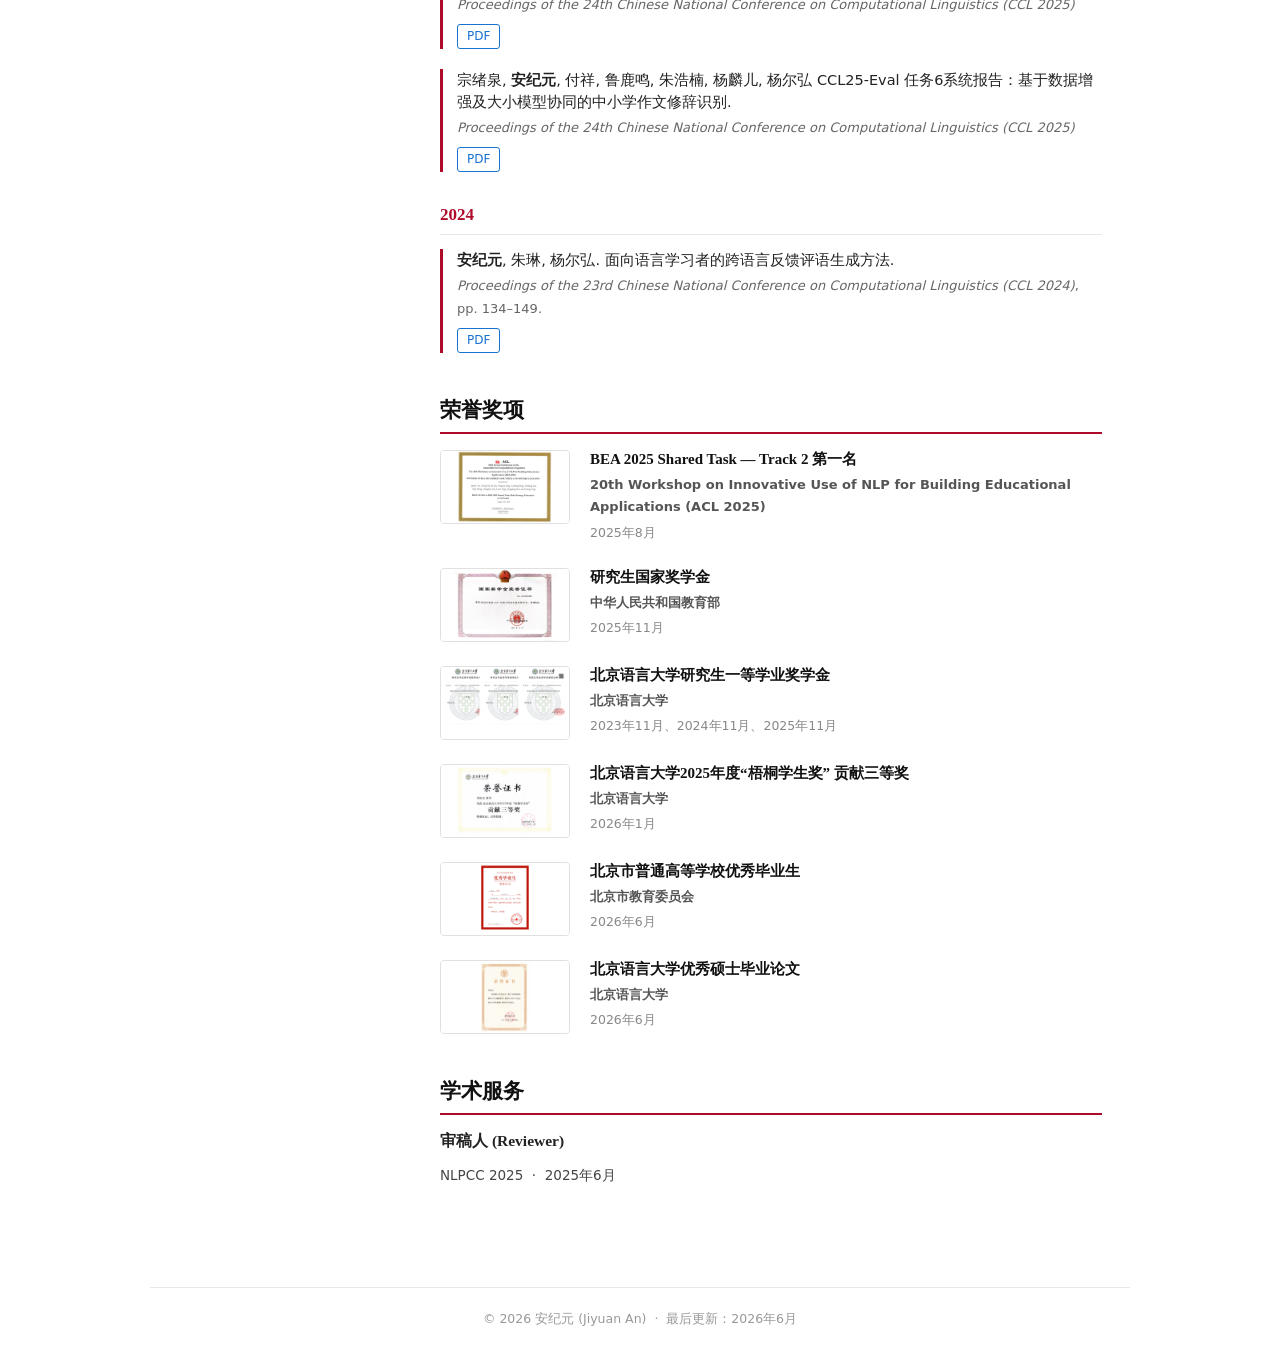
==== commit 034030d4: "Update website" ====
--- a/index.html
+++ b/index.html
@@ -30,12 +30,12 @@
       </div>
 
       <div class="contact-links">
-        <a class="contact-link" href="mailto:jiyuanan.blcu@gmail.com">
+        <a class="contact-link" href="mailto:jiyuanan.ruc@gmail.com">
           <svg viewBox="0 0 24 24" fill="none" stroke="currentColor" stroke-width="2">
             <path d="M4 4h16c1.1 0 2 .9 2 2v12c0 1.1-.9 2-2 2H4c-1.1 0-2-.9-2-2V6c0-1.1.9-2 2-2z"></path>
             <polyline points="22,6 12,13 2,6"></polyline>
           </svg>
-          jiyuanan.blcu@gmail.com
+          jiyuanan.ruc@gmail.com
         </a>
         <a class="contact-link" href="https://github.com/JiyuanAn" target="_blank" rel="noreferrer">
           <svg viewBox="0 0 24 24" fill="currentColor">
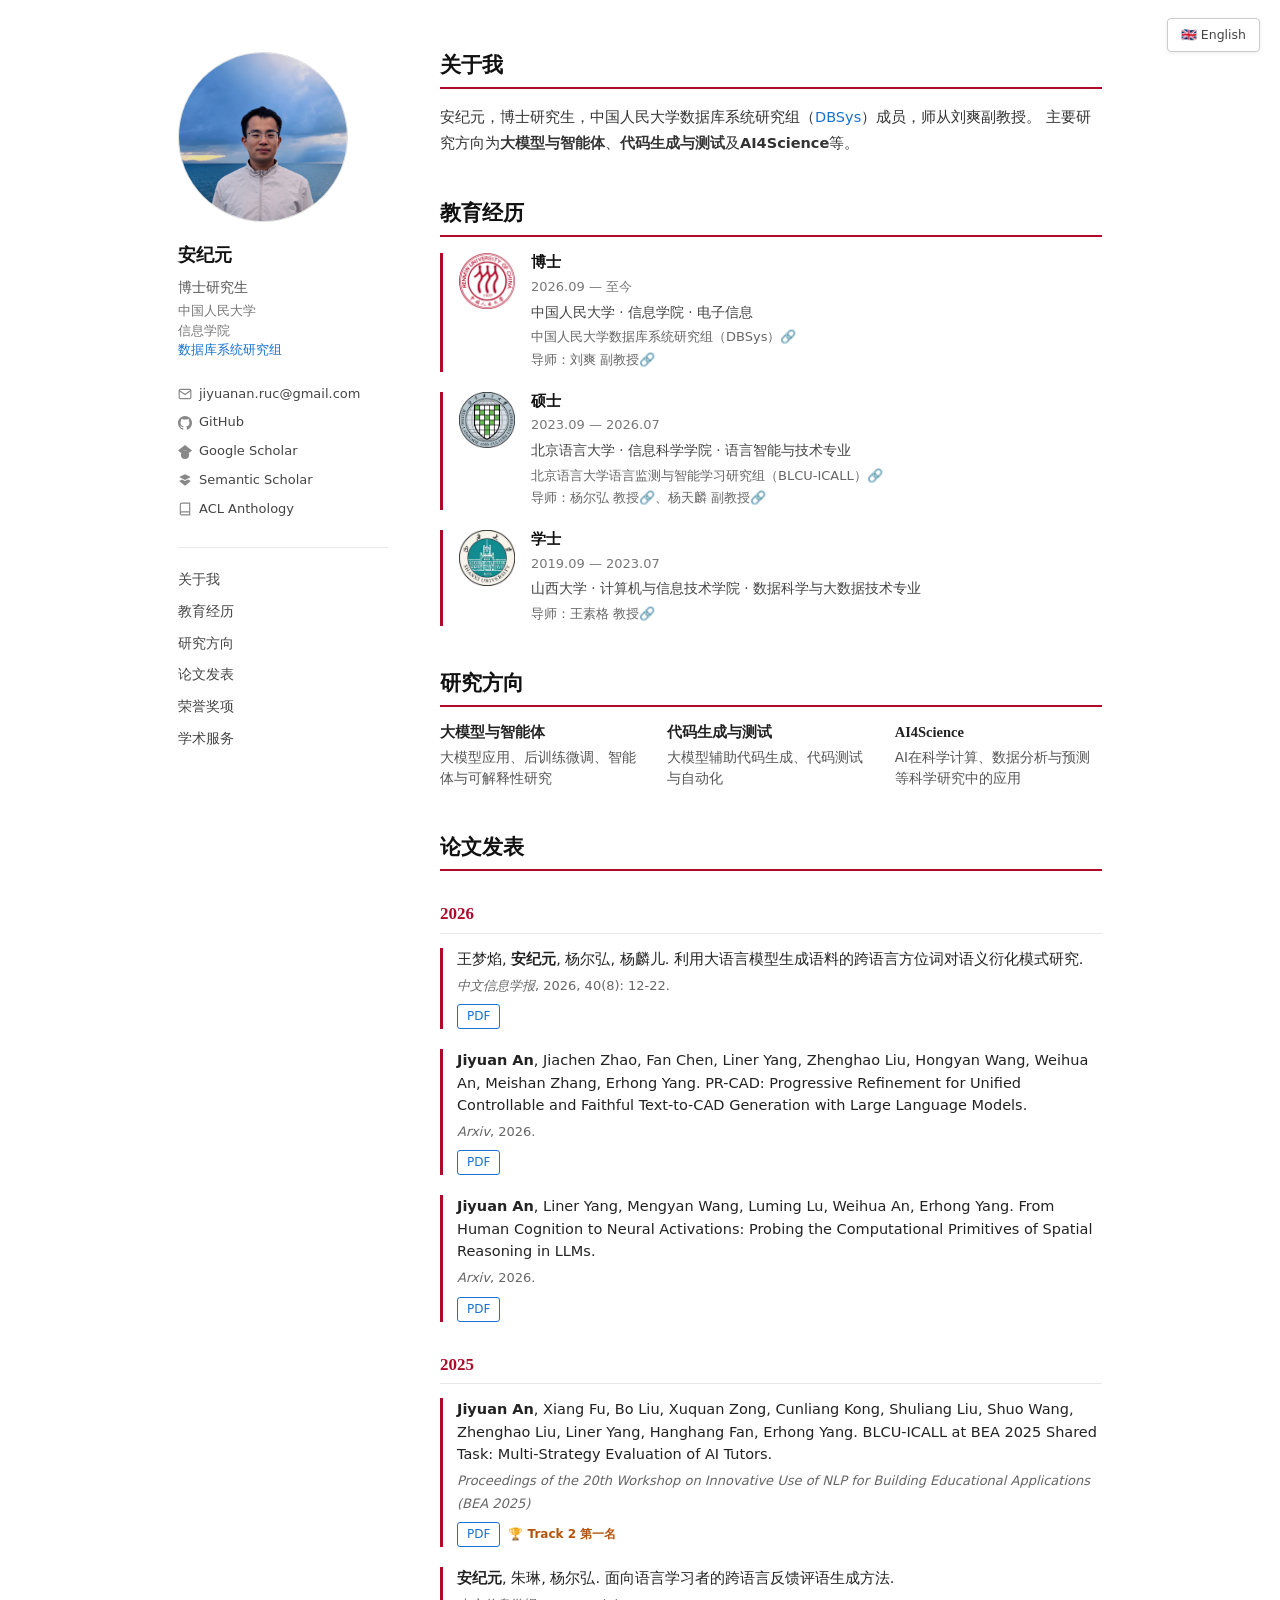
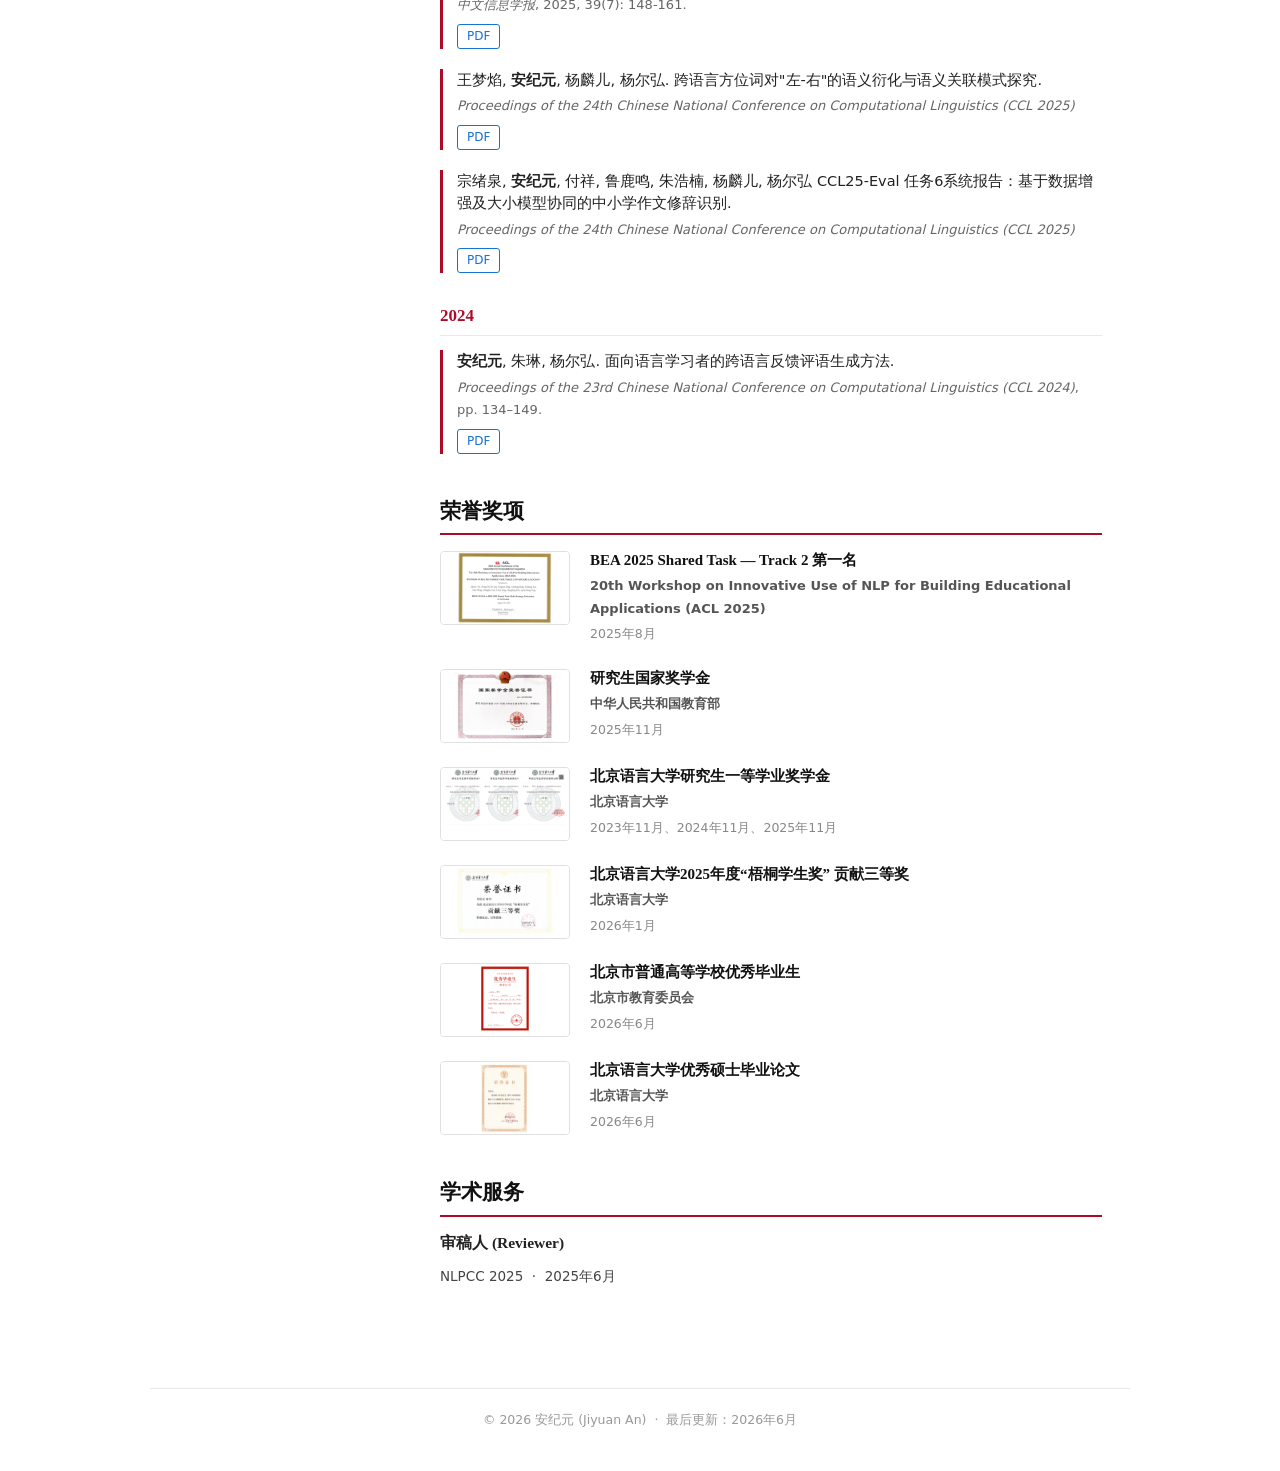
==== commit 86270eca: "update" ====
--- a/index.html
+++ b/index.html
@@ -152,6 +152,17 @@
 
       <div class="pub-item">
         <div class="pub-title">
+          王梦焰, <strong>安纪元</strong>, 杨尔弘, 杨麟儿.
+          利用大语言模型生成语料的跨语言方位词对语义衍化模式研究.
+        </div>
+        <div class="pub-venue"><em>中文信息学报</em>, 2026, 40(8): 12-22.</div>
+        <div class="pub-links">
+          <a class="pub-link" href="./papers/JoCIP_202608.pdf" target="_blank" rel="noreferrer">PDF</a>
+        </div>
+      </div>
+
+      <div class="pub-item">
+        <div class="pub-title">
           <strong>Jiyuan An</strong>, Jiachen Zhao, Fan Chen, Liner Yang, Zhenghao Liu, Hongyan Wang, Weihua An, Meishan Zhang, Erhong Yang.
           PR-CAD: Progressive Refinement for Unified Controllable and Faithful Text-to-CAD Generation with Large Language Models.
         </div>
@@ -191,7 +202,7 @@
           <strong>安纪元</strong>, 朱琳, 杨尔弘.
           面向语言学习者的跨语言反馈评语生成方法.
         </div>
-        <div class="pub-venue"><em>中文信息学报</em>, 39(07), 148–161.</div>
+        <div class="pub-venue"><em>中文信息学报</em>, 2025, 39(7): 148-161.</div>
         <div class="pub-links">
           <a class="pub-link" href="./papers/JoCIP_202507.pdf" target="_blank" rel="noreferrer">PDF</a>
         </div>
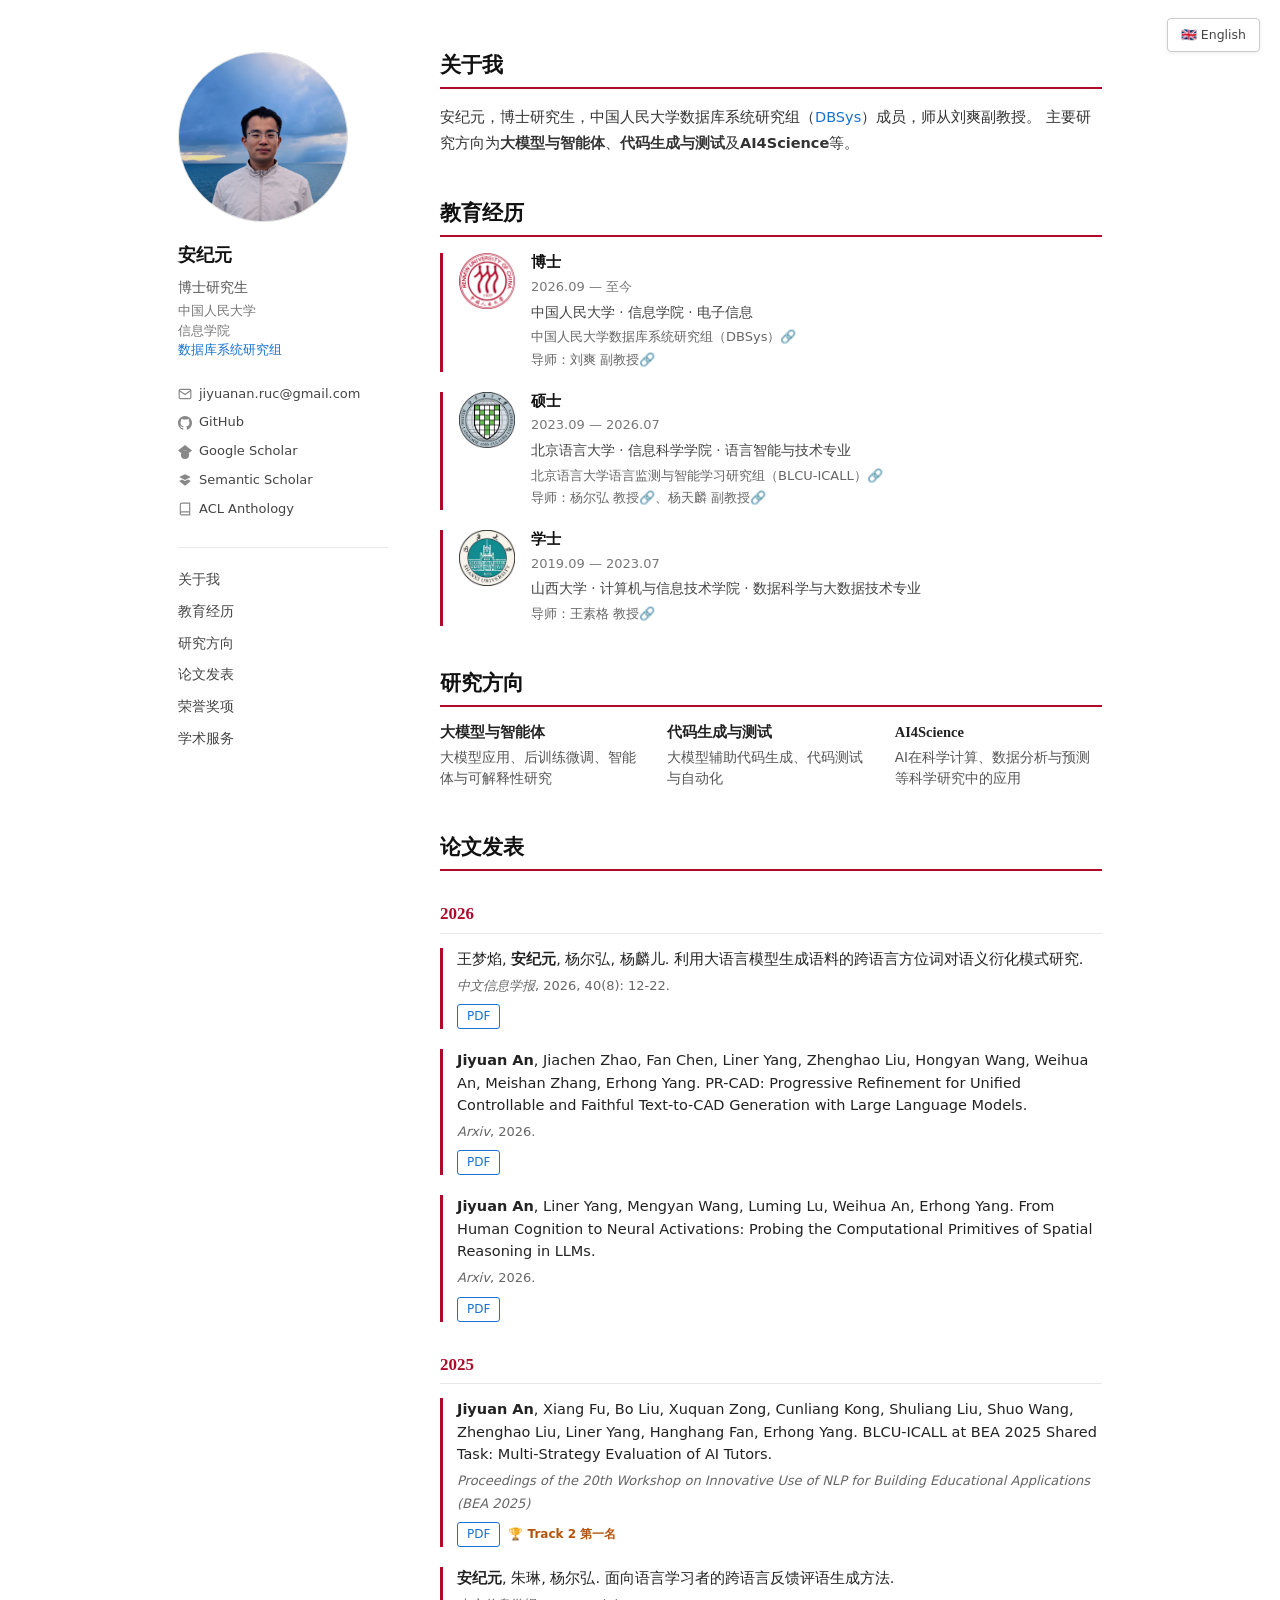
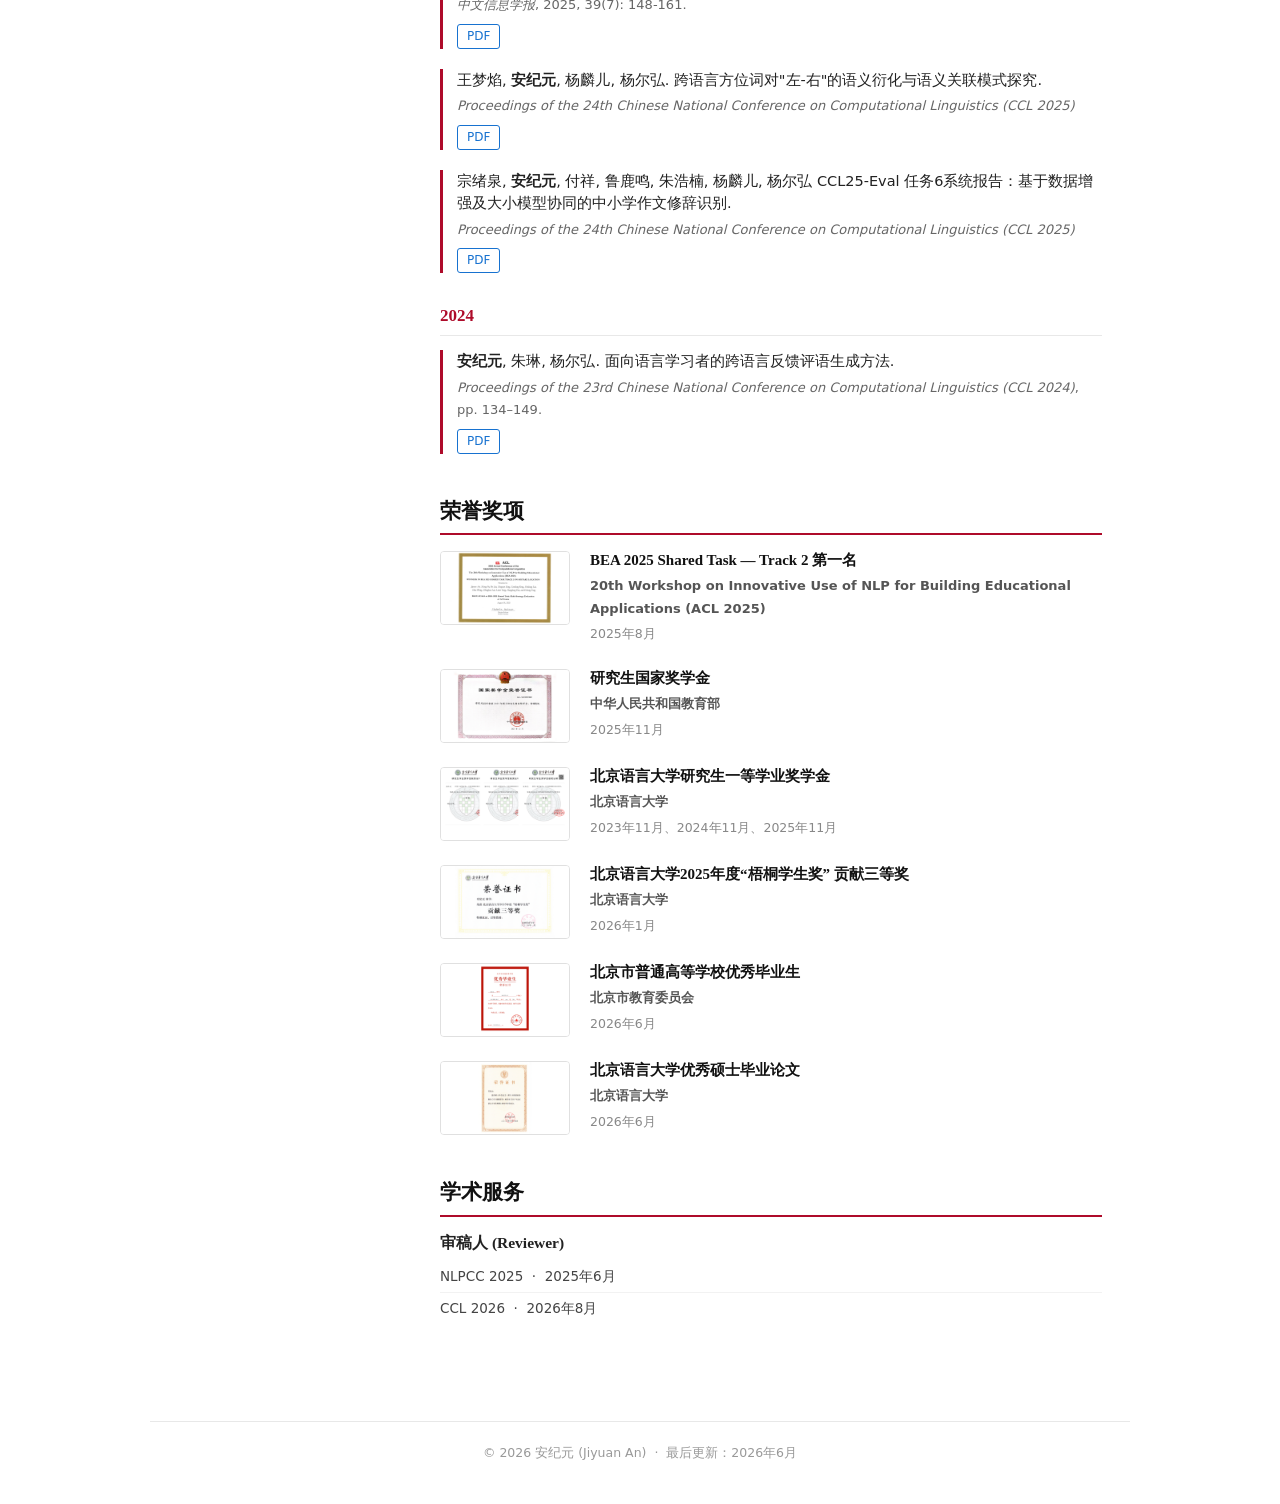
==== commit 6cd474b0: "update" ====
--- a/index.html
+++ b/index.html
@@ -305,6 +305,7 @@
         <h3>审稿人 (Reviewer)</h3>
         <ul>
           <li>NLPCC 2025 &nbsp;·&nbsp; 2025年6月</li>
+          <li>CCL 2026 &nbsp;·&nbsp; 2026年8月</li>
         </ul>
       </div>
     </section>
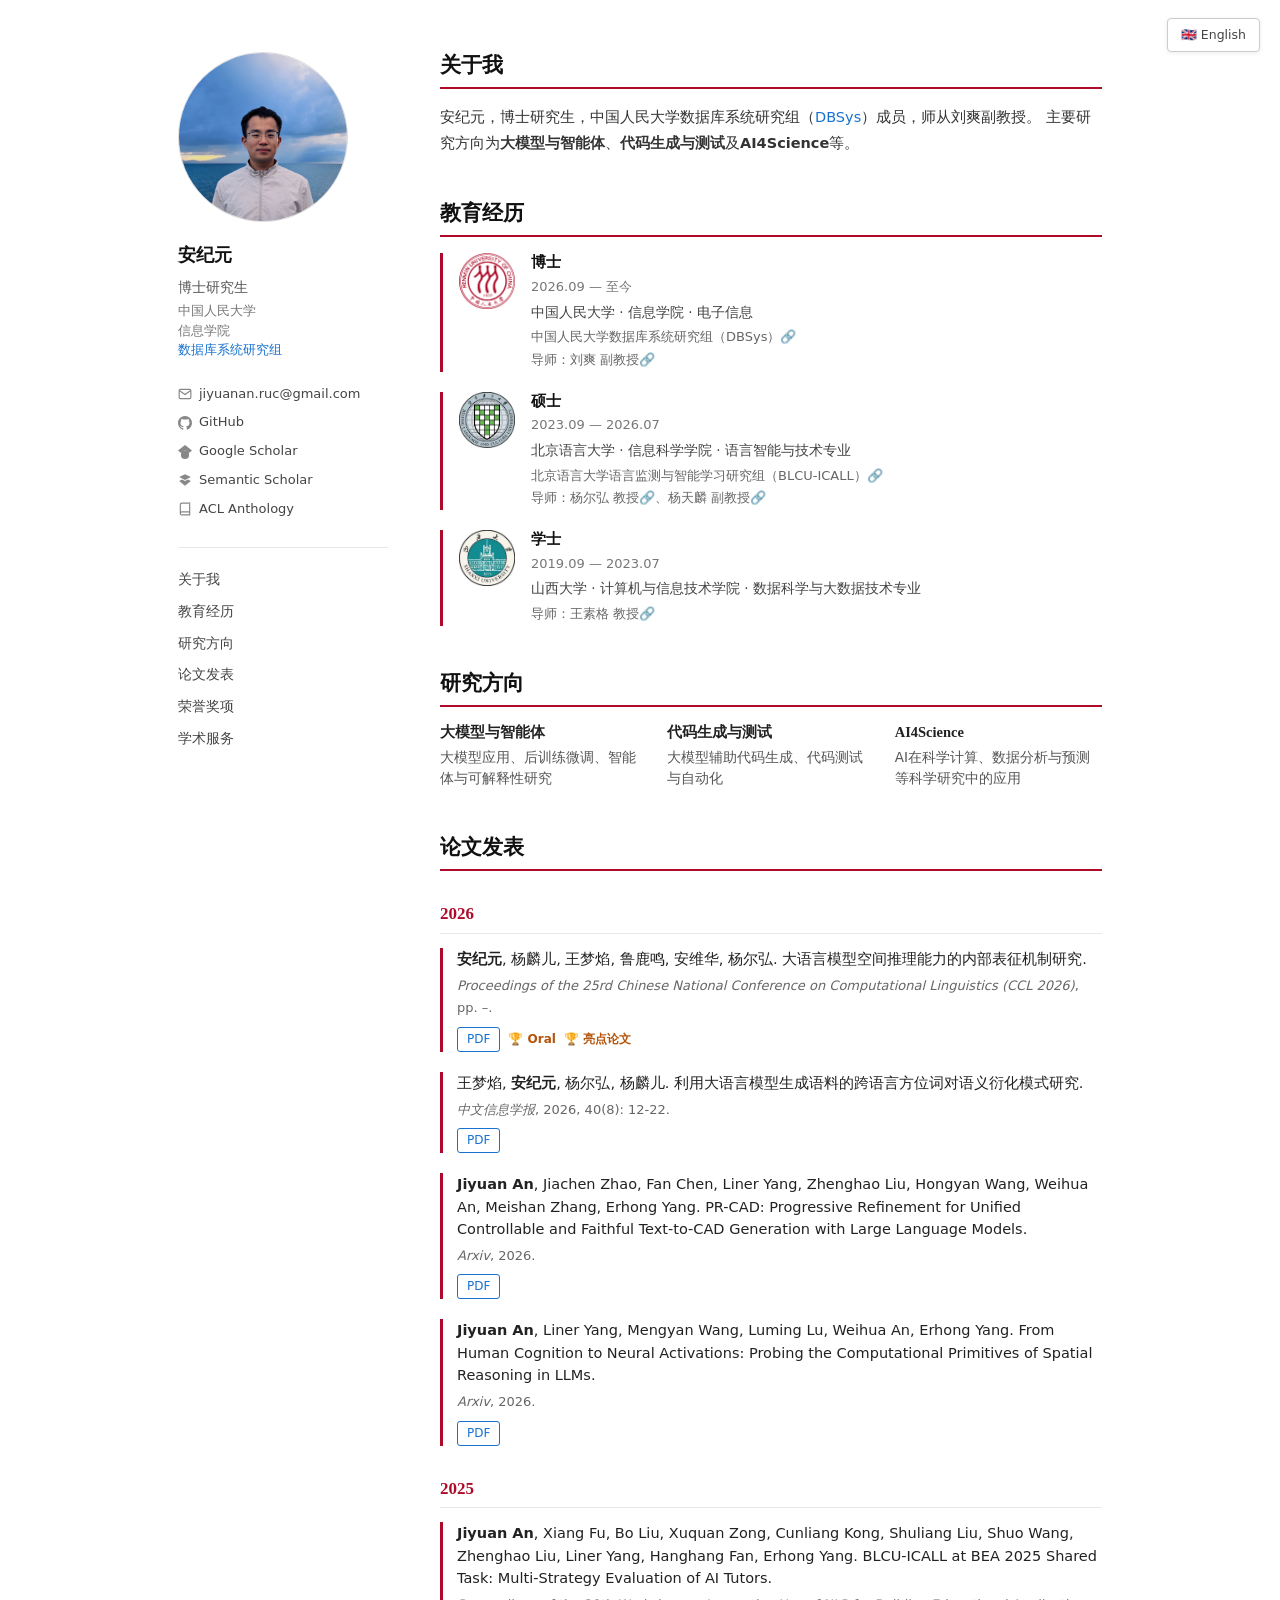
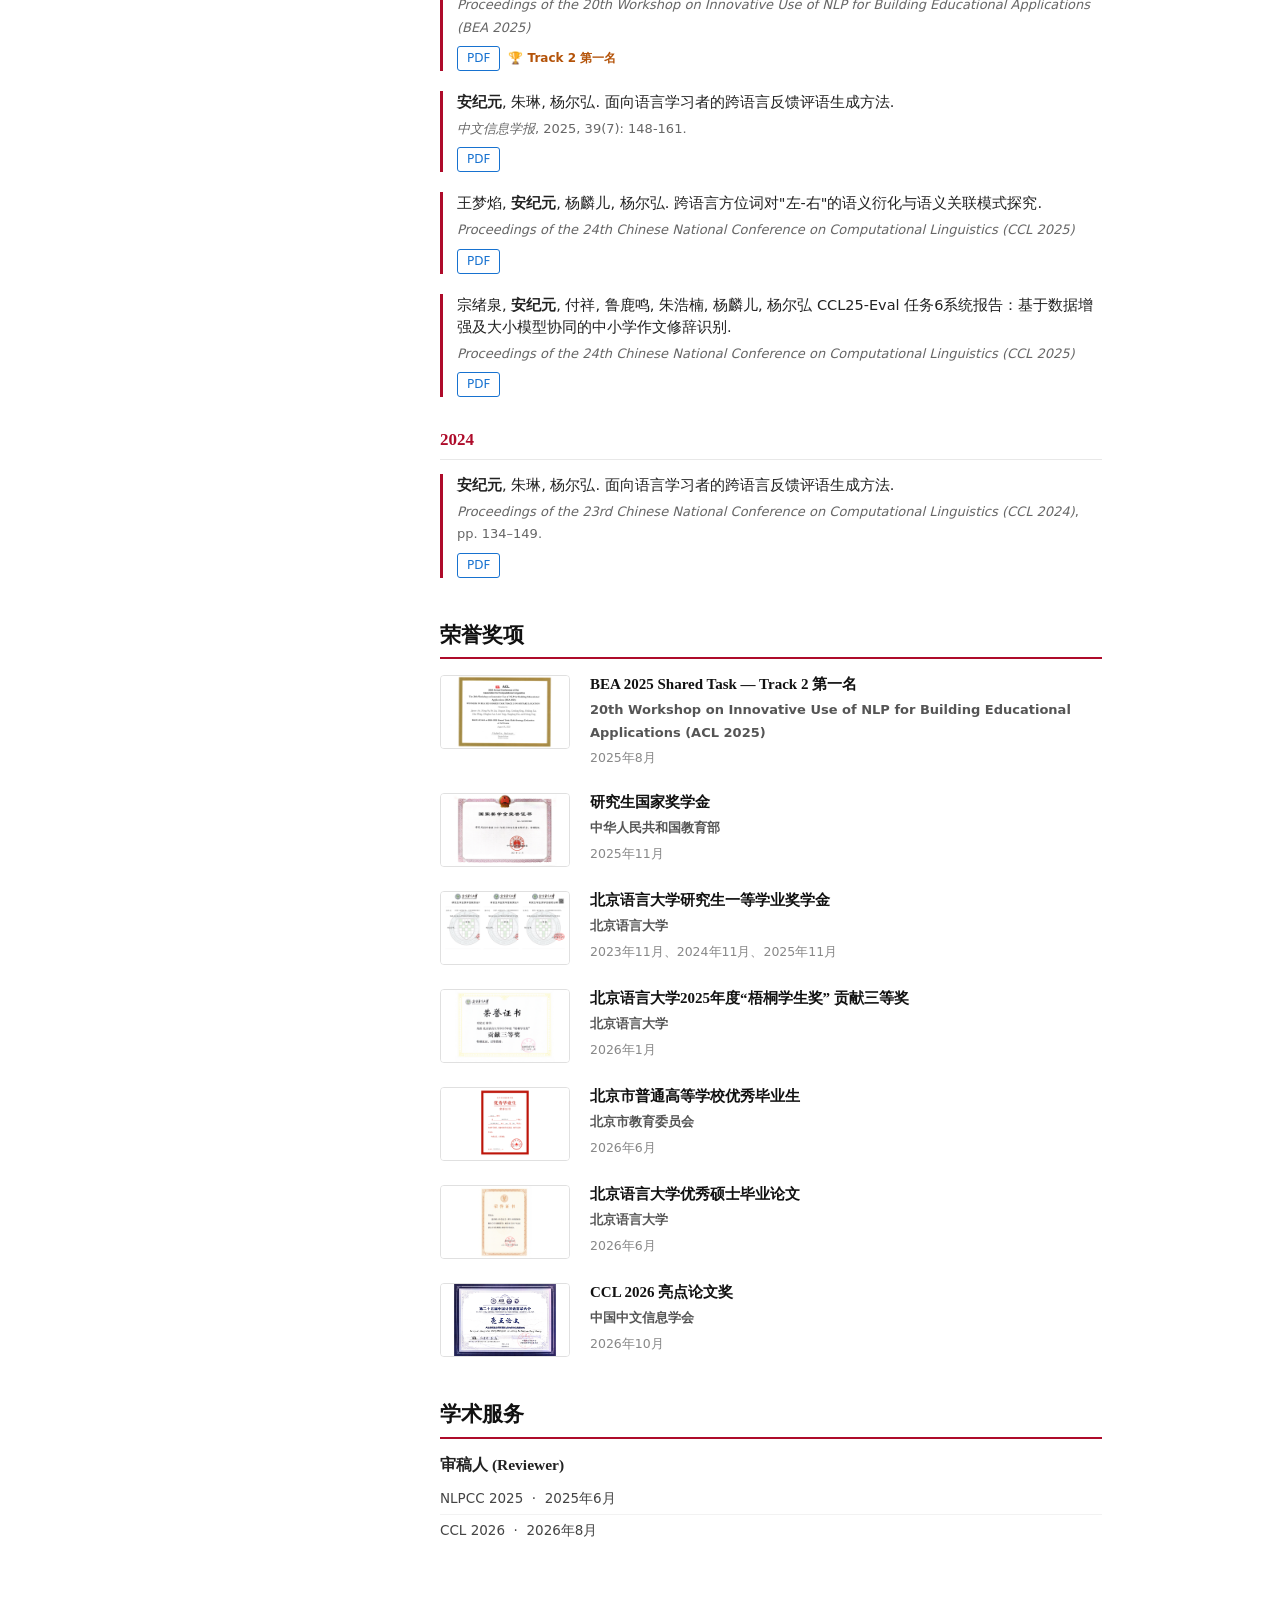
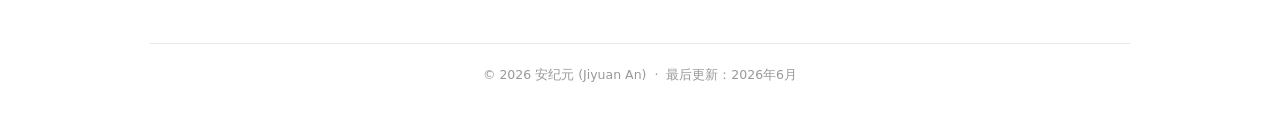
==== commit b5eaf09e: "update" ====
--- a/index.html
+++ b/index.html
@@ -152,6 +152,19 @@
 
       <div class="pub-item">
         <div class="pub-title">
+          <strong>安纪元</strong>, 杨麟儿, 王梦焰, 鲁鹿鸣, 安维华, 杨尔弘.
+          大语言模型空间推理能力的内部表征机制研究.
+        </div>
+        <div class="pub-venue"><em>Proceedings of the 25rd Chinese National Conference on Computational Linguistics (CCL 2026)</em>, pp. –.</div>
+        <div class="pub-links">
+          <a class="pub-link" href="./papers/CCL2026_0657.pdf" target="_blank" rel="noreferrer">PDF</a>
+          <span class="pub-award">🏆 Oral</span>
+          <span class="pub-award">🏆 亮点论文</span>
+        </div>
+      </div>
+
+      <div class="pub-item">
+        <div class="pub-title">
           王梦焰, <strong>安纪元</strong>, 杨尔弘, 杨麟儿.
           利用大语言模型生成语料的跨语言方位词对语义衍化模式研究.
         </div>
@@ -294,6 +307,14 @@
             <h3>北京语言大学优秀硕士毕业论文</h3>
             <div class="award-org">北京语言大学</div>
             <div class="award-date">2026年6月</div>
+          </div>
+        </div>
+        <div class="award-item">
+          <img class="award-img" src="./assets/images/CCL_2026.png" alt="亮点论文" />
+          <div class="award-body">
+            <h3>CCL 2026 亮点论文奖</h3>
+            <div class="award-org">中国中文信息学会</div>
+            <div class="award-date">2026年10月</div>
           </div>
         </div>
       </div>
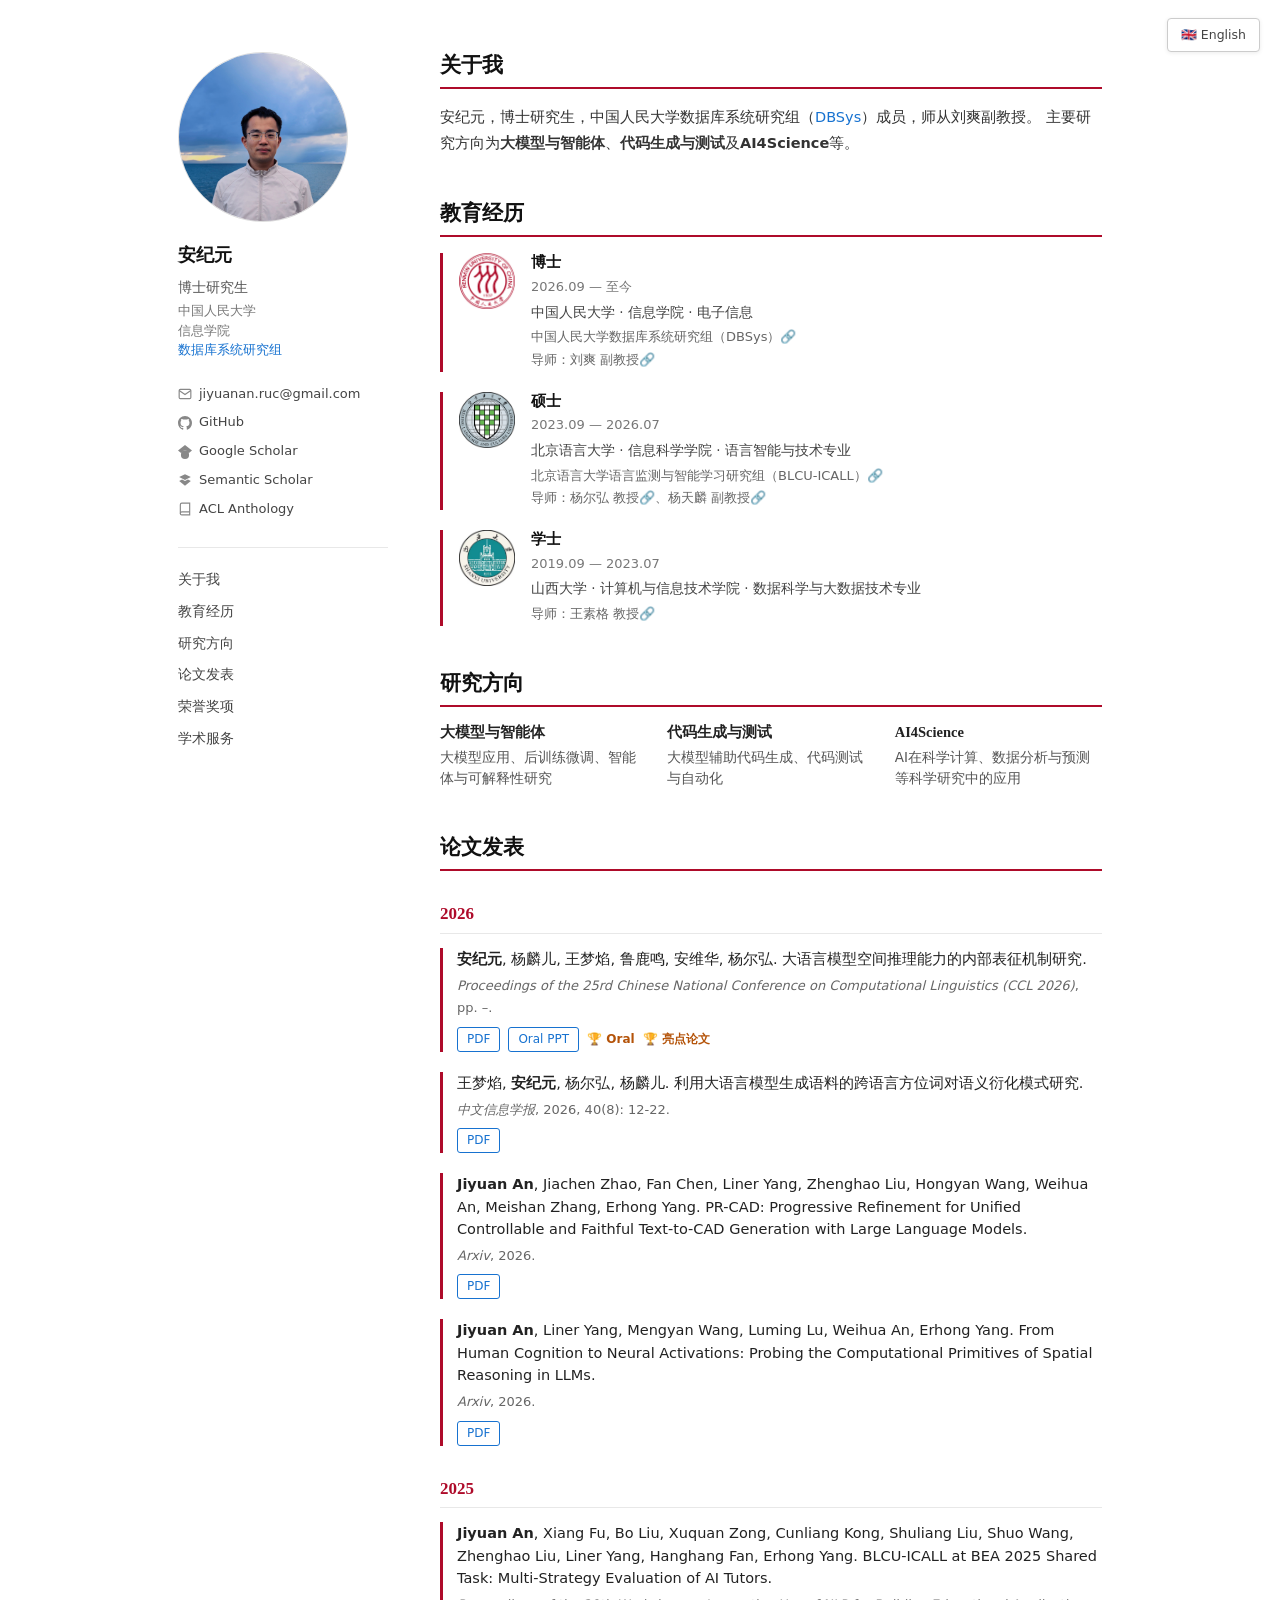
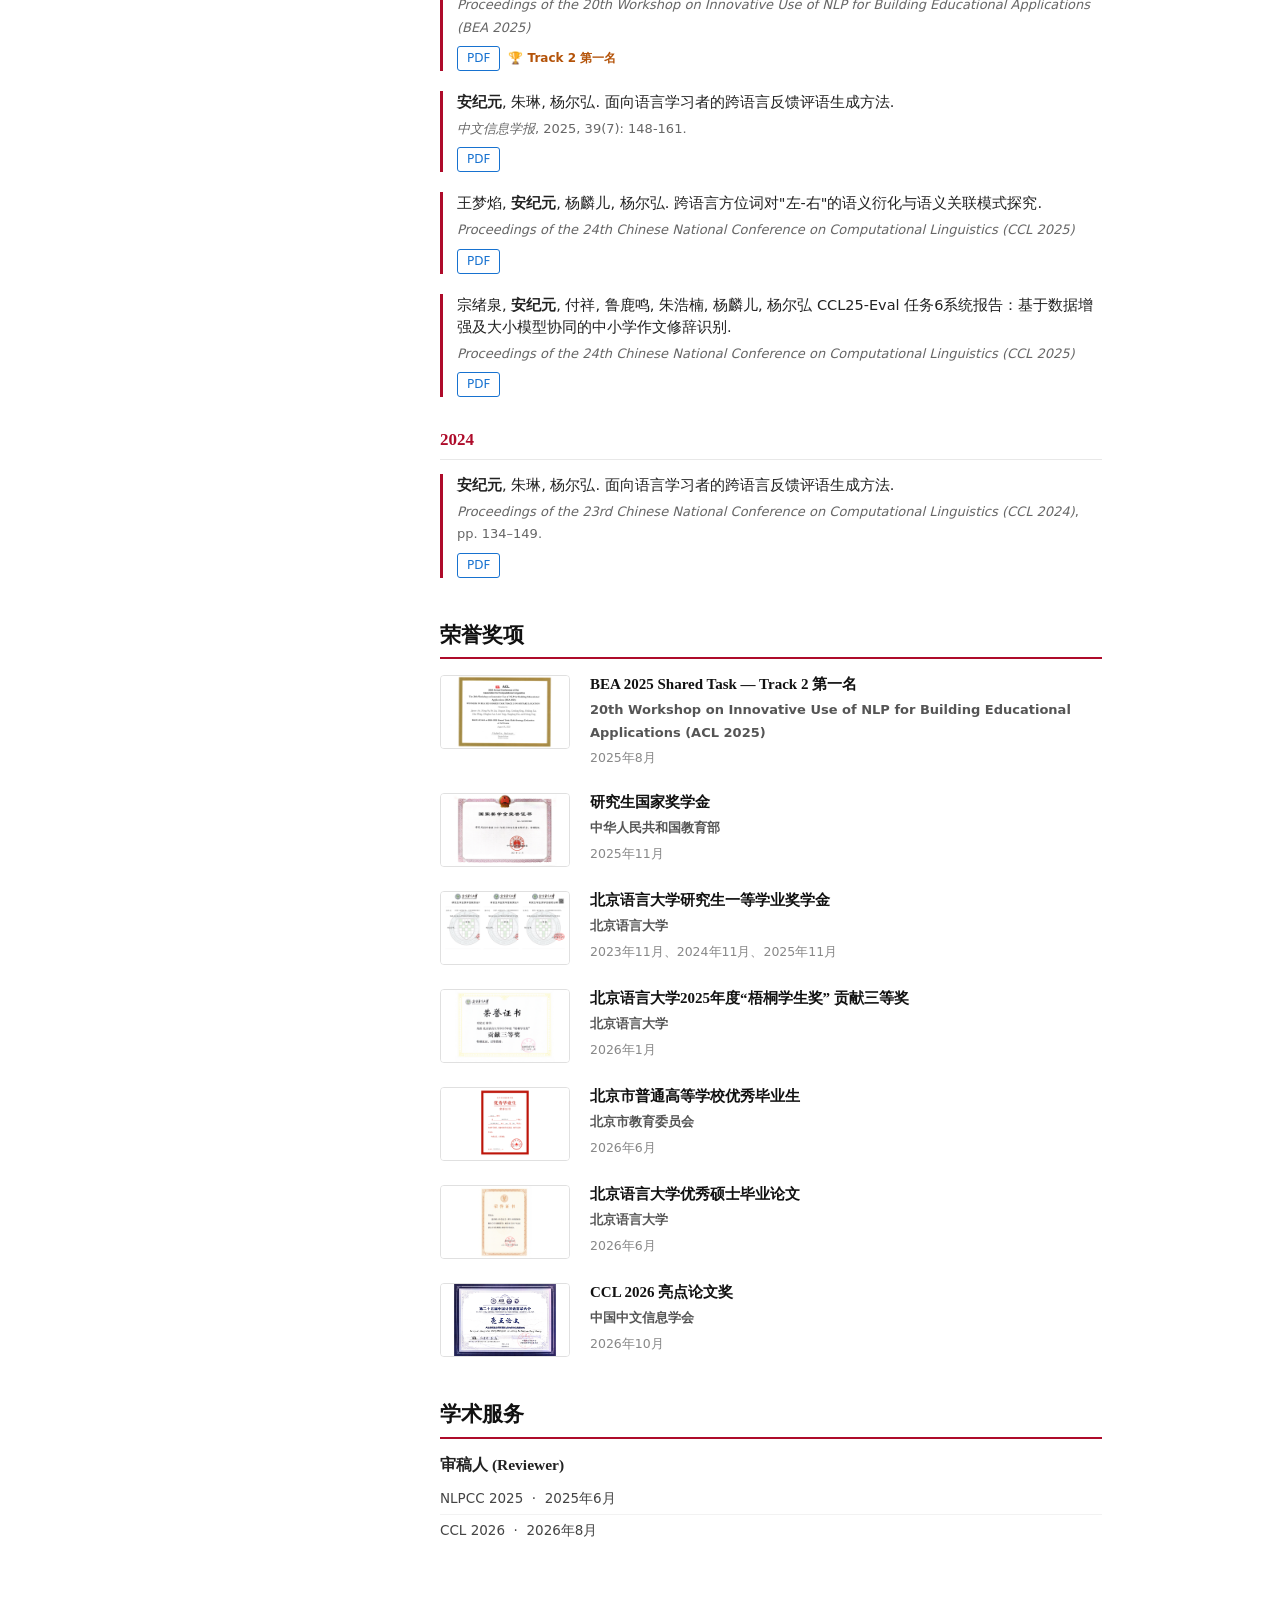
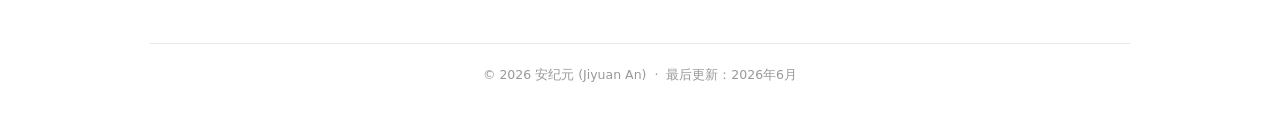
==== commit 12e14d23: "update" ====
--- a/index.html
+++ b/index.html
@@ -158,6 +158,7 @@
         <div class="pub-venue"><em>Proceedings of the 25rd Chinese National Conference on Computational Linguistics (CCL 2026)</em>, pp. –.</div>
         <div class="pub-links">
           <a class="pub-link" href="./papers/CCL2026_0657.pdf" target="_blank" rel="noreferrer">PDF</a>
+          <a class="pub-link" href="./slides/大语言模型空间推理能力的内部表征机制研究汇报_20261017_安纪元_V9.pdf" target="_blank" rel="noreferrer">Oral PPT</a>
           <span class="pub-award">🏆 Oral</span>
           <span class="pub-award">🏆 亮点论文</span>
         </div>
